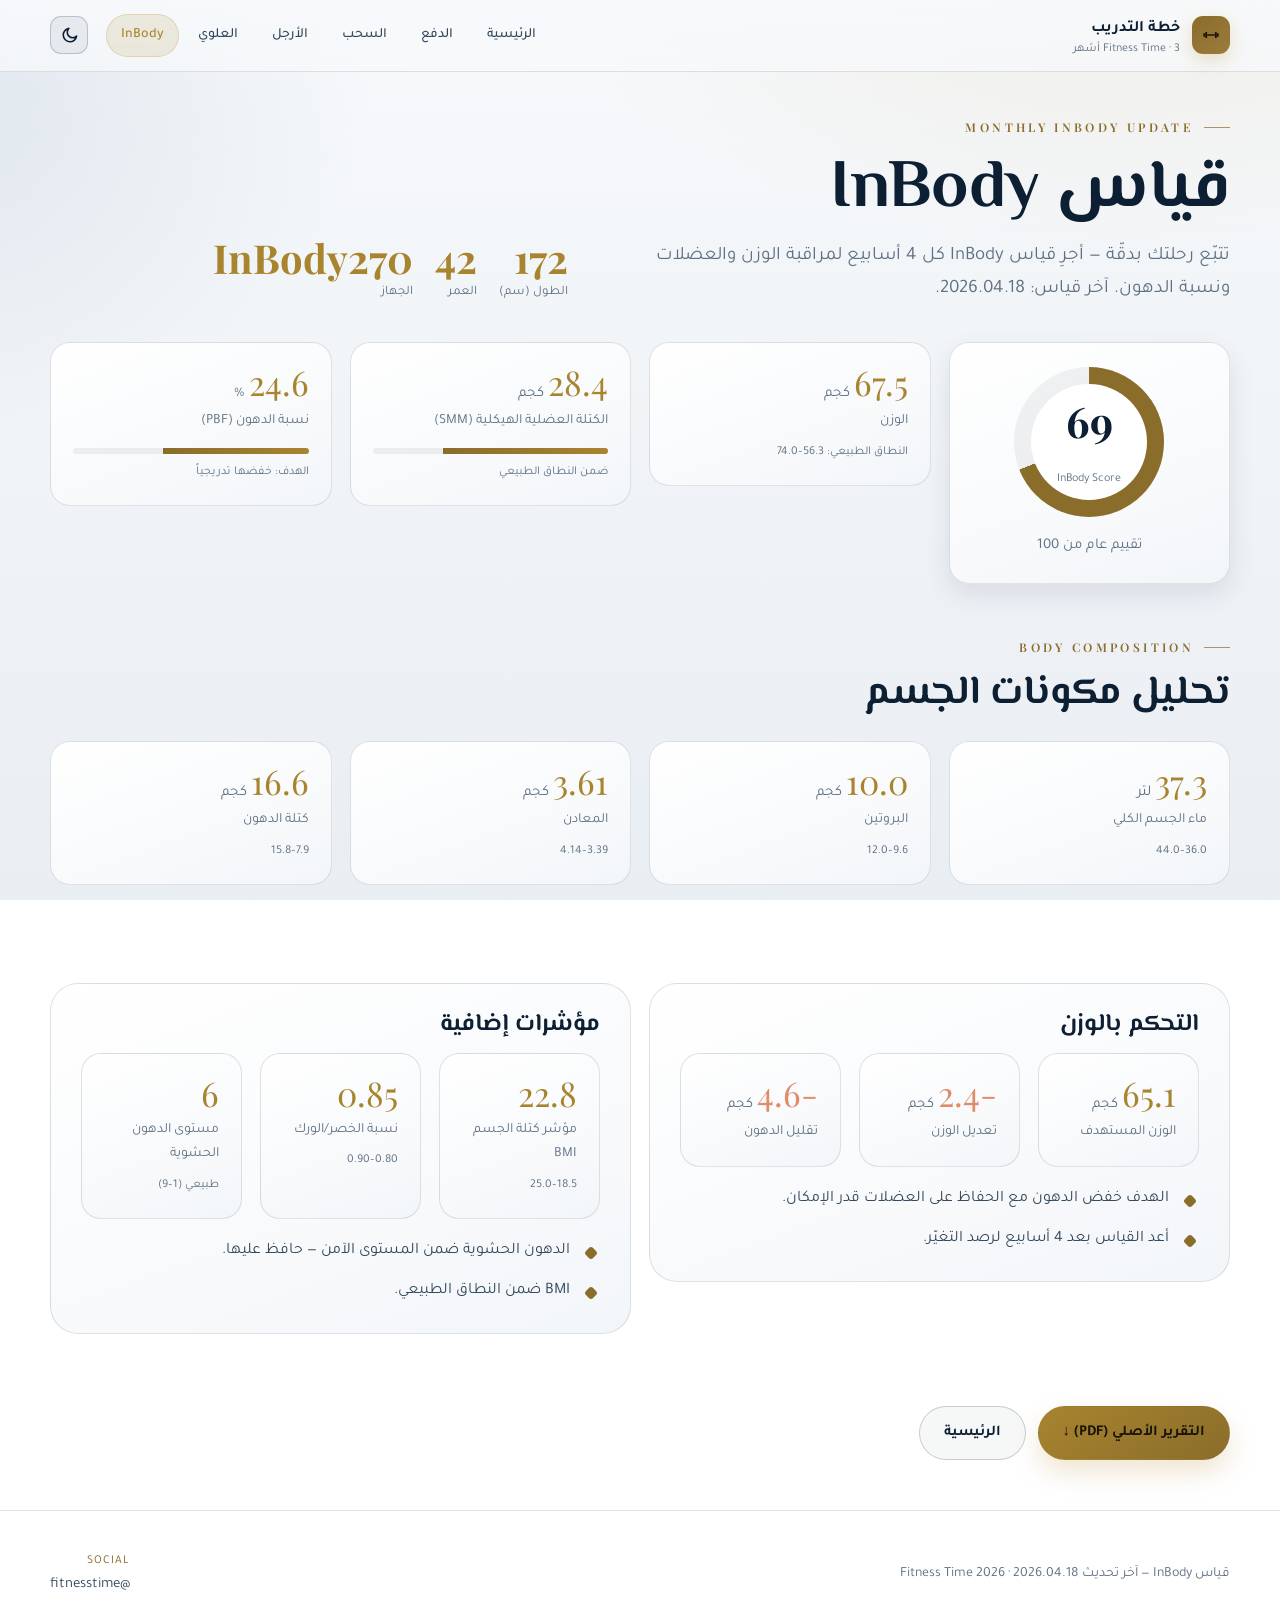
==== inbody.html @ ab3e82ea "Add exercise animation previews with local GIF/JPG assets - Integrated 16 exercises from hasaneyldrm" ====
<!DOCTYPE html>
<html lang="ar" dir="rtl">
<head>
  <meta charset="UTF-8">
  <meta name="viewport" content="width=device-width, initial-scale=1.0">
  <title>قياس InBody | خطة التدريب</title>
  <meta name="description" content="تقرير InBody: الوزن، الكتلة العضلية، نسبة الدهون، ونقاط القياس — مع متابعة شهرية.">
  <meta name="theme-color" content="#0b1a2b">
  <link rel="icon" href="assets/icon.svg" type="image/svg+xml">
  <link rel="manifest" href="manifest.webmanifest">
  <script>try{var t=JSON.parse(localStorage.getItem('theme'));if(t)document.documentElement.dataset.theme=t;}catch(e){}</script>
  <link rel="stylesheet" href="assets/styles.css">
</head>
<body data-day="inbody">
  <header class="nav">
    <div class="wrap nav-in">
      <a class="brand" href="index.html">
        <span class="mark"><svg width="22" height="22" viewBox="0 0 512 512" fill="currentColor"><rect x="78" y="216" width="40" height="80" rx="12"/><rect x="122" y="186" width="44" height="140" rx="14"/><rect x="346" y="186" width="44" height="140" rx="14"/><rect x="394" y="216" width="40" height="80" rx="12"/><rect x="166" y="240" width="180" height="32" rx="16"/></svg></span>
        <span>خطة التدريب<small>Fitness Time · 3 أشهر</small></span>
      </a>
      <nav class="nav-links">
        <a href="index.html">الرئيسية</a>
        <a href="push.html">الدفع</a>
        <a href="pull.html">السحب</a>
        <a href="legs.html">الأرجل</a>
        <a href="upper.html">العلوي</a>
        <a href="inbody.html">InBody</a>
      </nav>
      <button class="theme-toggle" id="themeToggle" type="button" aria-label="تبديل الوضع"></button>
    </div>
  </header>

  <main class="wrap">
    <section class="workout-head">
      <div data-reveal>
        <p class="eyebrow">Monthly InBody Update</p>
        <h1 class="display">قياس InBody</h1>
        <p class="lead">تتبّع رحلتك بدقّة — أجرِ قياس InBody كل 4 أسابيع لمراقبة الوزن والعضلات ونسبة الدهون. آخر قياس: 2026.04.18.</p>
      </div>
      <div class="kpis" data-reveal>
        <div class="kpi"><b>172</b><span>الطول (سم)</span></div>
        <div class="kpi"><b>42</b><span>العمر</span></div>
        <div class="kpi"><b>InBody270</b><span>الجهاز</span></div>
      </div>
    </section>

    <!-- top: score + key stats -->
    <section class="cards c4" style="margin-top:28px; align-items:start">
      <div class="card score-card" data-reveal>
        <div class="score-ring" style="--p:69"><div><b>69</b><span>InBody Score</span></div></div>
        <p style="margin-top:4px">تقييم عام من 100</p>
      </div>
      <div class="stat" data-reveal>
        <div class="v">67.5<small> كجم</small></div>
        <div class="k">الوزن</div>
        <div class="range">النطاق الطبيعي: 56.3–74.0</div>
      </div>
      <div class="stat" data-reveal>
        <div class="v">28.4<small> كجم</small></div>
        <div class="k">الكتلة العضلية الهيكلية (SMM)</div>
        <div class="bar"><i style="width:70%"></i></div>
        <div class="range">ضمن النطاق الطبيعي</div>
      </div>
      <div class="stat" data-reveal>
        <div class="v">24.6<small> %</small></div>
        <div class="k">نسبة الدهون (PBF)</div>
        <div class="bar"><i style="width:62%"></i></div>
        <div class="range">الهدف: خفضها تدريجياً</div>
      </div>
    </section>

    <!-- body composition -->
    <section class="section" style="padding-top:48px">
      <p class="eyebrow" data-reveal>Body Composition</p>
      <h2 class="section-title" data-reveal>تحليل مكونات الجسم</h2>
      <div class="cards c4" style="margin-top:24px">
        <div class="stat" data-reveal><div class="v">37.3<small> لتر</small></div><div class="k">ماء الجسم الكلي</div><div class="range">36.0–44.0</div></div>
        <div class="stat" data-reveal><div class="v">10.0<small> كجم</small></div><div class="k">البروتين</div><div class="range">9.6–12.0</div></div>
        <div class="stat" data-reveal><div class="v">3.61<small> كجم</small></div><div class="k">المعادن</div><div class="range">3.39–4.14</div></div>
        <div class="stat" data-reveal><div class="v">16.6<small> كجم</small></div><div class="k">كتلة الدهون</div><div class="range">7.9–15.8</div></div>
      </div>
    </section>

    <!-- weight control + indicators -->
    <section class="section" style="padding-top:8px">
      <div class="cards c2" style="align-items:start">
        <div class="panel" data-reveal>
          <h2>التحكم بالوزن</h2>
          <div class="cards c3" style="margin-top:6px">
            <div class="stat"><div class="v">65.1<small> كجم</small></div><div class="k">الوزن المستهدف</div></div>
            <div class="stat"><div class="v" style="color:#e08b6a">-2.4<small> كجم</small></div><div class="k">تعديل الوزن</div></div>
            <div class="stat"><div class="v" style="color:#e08b6a">-4.6<small> كجم</small></div><div class="k">تقليل الدهون</div></div>
          </div>
          <ul class="note-list" style="margin-top:18px">
            <li>الهدف خفض الدهون مع الحفاظ على العضلات قدر الإمكان.</li>
            <li>أعد القياس بعد 4 أسابيع لرصد التغيّر.</li>
          </ul>
        </div>
        <div class="panel" data-reveal>
          <h2>مؤشرات إضافية</h2>
          <div class="cards c3" style="margin-top:6px">
            <div class="stat"><div class="v">22.8</div><div class="k">مؤشر كتلة الجسم BMI</div><div class="range">18.5–25.0</div></div>
            <div class="stat"><div class="v">0.85</div><div class="k">نسبة الخصر/الورك</div><div class="range">0.80–0.90</div></div>
            <div class="stat"><div class="v">6</div><div class="k">مستوى الدهون الحشوية</div><div class="range">طبيعي (1–9)</div></div>
          </div>
          <ul class="note-list" style="margin-top:18px">
            <li>الدهون الحشوية ضمن المستوى الآمن — حافظ عليها.</li>
            <li>BMI ضمن النطاق الطبيعي.</li>
          </ul>
        </div>
      </div>
    </section>

    <div class="hero-cta" data-reveal style="margin-top:8px">
      <a class="btn btn-gold" href="Inbody.pdf" target="_blank" rel="noopener">التقرير الأصلي (PDF) ↓</a>
      <a class="btn btn-ghost" href="index.html">الرئيسية</a>
    </div>
  </main>

  <footer class="footer">
    <div class="wrap footer-grid">
      <div class="muted">قياس InBody — آخر تحديث 2026.04.18 · Fitness Time 2026</div>
      <div class="contact"><div><span>SOCIAL</span>@fitnesstime</div></div>
    </div>
  </footer>

  <script src="assets/app.js" defer></script>
</body>
</html>
---- assets/styles.css ----
/* ==========================================================================
   3-Month Training Plan — shared theme
   Dark navy editorial style, imitating the source presentation.
   ========================================================================== */

@import url('https://fonts.googleapis.com/css2?family=Playfair+Display:wght@500;600;700&family=El+Messiri:wght@500;600;700&family=Tajawal:wght@300;400;500;700&display=swap');

:root {
  /* surfaces */
  --navy-900: #08111d;
  --navy-850: #0b1a2b;
  --navy-800: #0f2336;
  --navy-700: #163049;
  --navy-600: #1e3d59;
  /* ink */
  --cream:    #f5f0e6;
  --text:     #c7d3de;
  --muted:    #8597a8;
  /* accent */
  --gold:      #c9a96a;
  --gold-2:    #e3c789;
  --gold-soft: rgba(201,169,106,.14);
  --ok:        #5fbf8f;
  --down:      #e08aa0;
  /* lines + fx */
  --line:    rgba(255,255,255,.08);
  --line-2:  rgba(255,255,255,.14);
  --shadow:  0 24px 60px rgba(0,0,0,.45);
  --shadow-sm: 0 10px 30px rgba(0,0,0,.30);
  --radius:  20px;
  --radius-lg: 28px;
  /* themed semantic tokens — these flip in light mode */
  --bg:
    radial-gradient(1100px 600px at 88% -8%, rgba(201,169,106,.10), transparent 55%),
    radial-gradient(900px 700px at -6% 10%, rgba(30,61,89,.55), transparent 50%),
    linear-gradient(180deg, var(--navy-850) 0%, var(--navy-900) 100%);
  --nav-bg: linear-gradient(180deg, rgba(8,17,29,.92), rgba(8,17,29,.66));
  --surface: linear-gradient(160deg, rgba(22,48,73,.55), rgba(12,26,43,.55));
  --fill:      rgba(255,255,255,.05);
  --fill-soft: rgba(255,255,255,.03);
  --frame-bg:
    radial-gradient(120% 90% at 70% 10%, rgba(201,169,106,.22), transparent 55%),
    linear-gradient(160deg, #14304a 0%, #0a1623 70%);
  --frame-dot: rgba(255,255,255,.05);
  --ring-inner: var(--navy-800);
  --timer-bg: rgba(11,26,43,.95);
  /* type */
  --serif: 'Playfair Display', 'El Messiri', serif;
  --ar-display: 'El Messiri', 'Playfair Display', serif;
  --ar-body: 'Tajawal', 'Segoe UI', Tahoma, sans-serif;
  --maxw: 1180px;

  /* ---- light palette literals (single source; mapped below) ---- */
  --l-cream: #0d1f33;            /* headings / ink */
  --l-text:  #33485c;
  --l-muted: #5f7184;
  --l-gold:    #8a6d2b;          /* deepened gold — legible on white */
  --l-gold-2:  #a8842f;          /* mid gold — emphasis text + button fills */
  --l-gold-soft: rgba(168,132,47,.14);
  --l-ok:   #2f9e6a;
  --l-down: #c14e69;
  --l-line:   rgba(13,31,51,.12);
  --l-line-2: rgba(13,31,51,.20);
  --l-shadow:    0 22px 50px rgba(20,40,70,.14);
  --l-shadow-sm: 0 10px 26px rgba(20,40,70,.10);
  --l-bg:
    radial-gradient(1100px 600px at 88% -8%, rgba(168,132,47,.10), transparent 55%),
    radial-gradient(900px 700px at -6% 10%, rgba(120,150,180,.18), transparent 50%),
    linear-gradient(180deg, #f7f9fb 0%, #e9eef3 100%);
  --l-nav-bg: linear-gradient(180deg, rgba(247,249,251,.92), rgba(247,249,251,.70));
  --l-surface: linear-gradient(160deg, #ffffff, #f3f6f9);
  --l-fill:      rgba(13,31,51,.06);
  --l-fill-soft: rgba(13,31,51,.035);
  --l-frame-bg:
    radial-gradient(120% 90% at 70% 10%, rgba(168,132,47,.18), transparent 55%),
    linear-gradient(160deg, #e7edf3 0%, #d7e0ea 70%);
  --l-frame-dot: rgba(13,31,51,.06);
  --l-ring-inner: #ffffff;
  --l-timer-bg: rgba(255,255,255,.96);
}

/* ---------- Light theme -----------------------------------------------------
   Maps the --l-* literals onto the live tokens. Applied two ways:
   1) explicit user choice  → :root[data-theme="light"]
   2) system preference     → @media, but only when the user hasn't forced dark
   ------------------------------------------------------------------------- */
:root[data-theme="light"] {
  --cream: var(--l-cream); --text: var(--l-text); --muted: var(--l-muted);
  --gold: var(--l-gold); --gold-2: var(--l-gold-2); --gold-soft: var(--l-gold-soft);
  --ok: var(--l-ok); --down: var(--l-down);
  --line: var(--l-line); --line-2: var(--l-line-2);
  --shadow: var(--l-shadow); --shadow-sm: var(--l-shadow-sm);
  --bg: var(--l-bg); --nav-bg: var(--l-nav-bg); --surface: var(--l-surface);
  --fill: var(--l-fill); --fill-soft: var(--l-fill-soft);
  --frame-bg: var(--l-frame-bg); --frame-dot: var(--l-frame-dot);
  --ring-inner: var(--l-ring-inner); --timer-bg: var(--l-timer-bg);
}
@media (prefers-color-scheme: light) {
  :root:not([data-theme="dark"]) {
    --cream: var(--l-cream); --text: var(--l-text); --muted: var(--l-muted);
    --gold: var(--l-gold); --gold-2: var(--l-gold-2); --gold-soft: var(--l-gold-soft);
    --ok: var(--l-ok); --down: var(--l-down);
    --line: var(--l-line); --line-2: var(--l-line-2);
    --shadow: var(--l-shadow); --shadow-sm: var(--l-shadow-sm);
    --bg: var(--l-bg); --nav-bg: var(--l-nav-bg); --surface: var(--l-surface);
    --fill: var(--l-fill); --fill-soft: var(--l-fill-soft);
    --frame-bg: var(--l-frame-bg); --frame-dot: var(--l-frame-dot);
    --ring-inner: var(--l-ring-inner); --timer-bg: var(--l-timer-bg);
  }
}

* { box-sizing: border-box; }
html { scroll-behavior: smooth; }

body {
  margin: 0;
  font-family: var(--ar-body);
  color: var(--text);
  background: var(--bg);
  background-attachment: fixed;
  min-height: 100vh;
  line-height: 1.75;
  -webkit-font-smoothing: antialiased;
  text-rendering: optimizeLegibility;
}

a { color: var(--gold-2); text-decoration: none; }
img { max-width: 100%; display: block; }

.wrap { width: min(var(--maxw), calc(100% - 36px)); margin-inline: auto; }

/* ---------- Top navigation ------------------------------------------------ */
.nav {
  position: sticky; top: 0; z-index: 40;
  backdrop-filter: blur(14px);
  background: var(--nav-bg);
  border-bottom: 1px solid var(--line);
}
.nav-in { display: flex; align-items: center; gap: 18px; padding: 14px 0; }
.brand { display: flex; align-items: center; gap: 12px; font-weight: 700; color: var(--cream); }
.brand .mark {
  width: 38px; height: 38px; border-radius: 11px; flex: none;
  display: grid; place-items: center;
  background: linear-gradient(145deg, var(--gold), #9c7b3c);
  color: #1a1407; box-shadow: 0 6px 18px rgba(201,169,106,.35);
}
.brand small { display: block; font-weight: 400; color: var(--muted); font-size: 12px; line-height: 1; }
.nav-links { display: flex; gap: 4px; margin-inline-start: auto; flex-wrap: wrap; }
.nav-links a {
  color: var(--text); padding: 8px 14px; border-radius: 999px;
  font-size: 14px; font-weight: 500; transition: .2s; border: 1px solid transparent;
}
.nav-links a:hover { background: var(--fill); color: var(--cream); }
.nav-links a.active { background: var(--gold-soft); color: var(--gold-2); border-color: rgba(201,169,106,.35); }

/* theme toggle (light / dark) */
.theme-toggle {
  width: 38px; height: 38px; flex: none; border-radius: 11px;
  display: grid; place-items: center; cursor: pointer; padding: 0;
  border: 1px solid var(--line-2); background: var(--fill); color: var(--cream);
  transition: border-color .2s, color .2s, transform .15s;
}
.theme-toggle:hover { border-color: var(--gold); color: var(--gold); transform: translateY(-1px); }
.theme-toggle svg { width: 19px; height: 19px; }

/* ---------- Shared section primitives ------------------------------------- */
.eyebrow {
  font-family: var(--serif); letter-spacing: .28em; text-transform: uppercase;
  color: var(--gold); font-size: 12px; font-weight: 600; margin: 0 0 14px;
  display: inline-flex; align-items: center; gap: 10px;
}
.eyebrow::before { content: ""; width: 26px; height: 1px; background: var(--gold); opacity: .7; }

.serif { font-family: var(--serif); }

h1, h2, h3 { color: var(--cream); margin: 0; line-height: 1.12; font-weight: 700; }
.display {
  font-family: var(--ar-display);
  font-size: clamp(34px, 6vw, 68px);
  letter-spacing: -.01em;
}
.section-title { font-family: var(--ar-display); font-size: clamp(26px, 3.4vw, 40px); }

.lead { color: var(--muted); font-size: clamp(16px, 1.6vw, 19px); margin: 12px 0 0; max-width: 60ch; }

.section { padding: 64px 0; }
.section + .section { padding-top: 8px; }

/* ---------- Hero / cover -------------------------------------------------- */
.hero { padding: 56px 0 40px; }
.hero-grid { display: grid; grid-template-columns: 1.05fr .95fr; gap: 34px; align-items: stretch; }
.hero-copy { display: flex; flex-direction: column; justify-content: center; }
.hero h1 { margin-bottom: 18px; }
.hero-tags { display: flex; flex-wrap: wrap; gap: 10px; margin-top: 26px; }
.tag {
  padding: 8px 16px; border-radius: 999px; border: 1px solid var(--line-2);
  background: var(--fill-soft); color: var(--text); font-size: 14px; font-weight: 500;
}
.hero-cta { display: flex; flex-wrap: wrap; gap: 12px; margin-top: 30px; }

/* decorative "photo" frame built from gradients + svg (offline-safe) */
.frame {
  position: relative; border-radius: var(--radius-lg); overflow: hidden;
  border: 1px solid var(--line-2);
  background: var(--frame-bg);
  box-shadow: var(--shadow);
  min-height: 340px; display: grid; place-items: center; isolation: isolate;
}
.frame::after {
  content: ""; position: absolute; inset: 0;
  background-image: radial-gradient(var(--frame-dot) 1px, transparent 1px);
  background-size: 22px 22px; opacity: .5; z-index: -1;
}
.frame .glyph { width: 58%; max-width: 320px; opacity: .9; filter: drop-shadow(0 12px 30px rgba(0,0,0,.5)); }
.frame .frame-cap {
  position: absolute; inset-inline: 18px; bottom: 16px; display: flex; justify-content: space-between;
  font-family: var(--serif); letter-spacing: .12em; font-size: 12px; color: var(--muted);
}

.btn {
  display: inline-flex; align-items: center; gap: 9px; padding: 13px 24px; border-radius: 999px;
  font-weight: 700; font-family: var(--ar-body); font-size: 15px; cursor: pointer; border: 1px solid transparent;
  transition: transform .15s, box-shadow .2s, background .2s; text-align: center;
}
.btn:hover { transform: translateY(-2px); }
.btn-gold { background: linear-gradient(145deg, var(--gold-2), var(--gold)); color: #1a1407; box-shadow: 0 12px 26px rgba(201,169,106,.30); }
.btn-ghost { background: var(--fill-soft); color: var(--cream); border-color: var(--line-2); }
.btn-ghost:hover { background: var(--fill); }

/* ---------- Generic cards ------------------------------------------------- */
.cards { display: grid; gap: 18px; }
.cards.c2 { grid-template-columns: repeat(2, 1fr); }
.cards.c3 { grid-template-columns: repeat(3, 1fr); }
.cards.c4 { grid-template-columns: repeat(4, 1fr); }

.card {
  background: var(--surface);
  border: 1px solid var(--line); border-radius: var(--radius); padding: 24px;
  box-shadow: var(--shadow-sm); transition: border-color .2s, transform .2s;
}
.card:hover { border-color: var(--line-2); transform: translateY(-3px); }
.card h3 { font-size: 20px; margin-bottom: 8px; color: var(--cream); }
.card p { margin: 0; color: var(--muted); font-size: 15px; }

/* day picker cards on home */
.day-card { display: block; position: relative; overflow: hidden; }
.day-card .num {
  font-family: var(--serif); font-size: 54px; color: rgba(201,169,106,.28);
  line-height: 1; font-weight: 700; margin-bottom: 6px;
}
.day-card .when { color: var(--gold); font-size: 13px; font-weight: 700; letter-spacing: .04em; }
.day-card .focus { display: flex; gap: 6px; flex-wrap: wrap; margin-top: 14px; }
.day-card .focus span { font-size: 12px; color: var(--text); background: var(--fill); padding: 4px 10px; border-radius: 8px; }
.day-card .go { margin-top: 16px; color: var(--gold-2); font-weight: 700; font-size: 14px; }

/* ---------- Exercise list (workout pages) -------------------------------- */
.workout-head { display: grid; grid-template-columns: 1.1fr .9fr; gap: 30px; align-items: end; padding: 40px 0 8px; }
.kpis { display: flex; gap: 22px; flex-wrap: wrap; }
.kpi { }
.kpi b { display: block; font-family: var(--serif); font-size: 40px; color: var(--gold-2); line-height: 1; }
.kpi span { color: var(--muted); font-size: 13px; }

.exlist { display: grid; gap: 16px; margin-top: 26px; }
.ex {
  display: grid; grid-template-columns: auto auto 1fr auto; gap: 20px; align-items: center;
  background: var(--surface);
  border: 1px solid var(--line); border-radius: var(--radius); padding: 20px 22px;
  transition: border-color .2s, background .2s;
}
.ex:hover { border-color: rgba(201,169,106,.3); }
.ex.done { border-color: rgba(95,191,143,.4); background: linear-gradient(160deg, rgba(95,191,143,.14), transparent 60%), var(--surface); }
.ex-num { font-family: var(--serif); font-size: 30px; font-weight: 700; color: var(--gold); width: 46px; text-align: center; }
/* explicit placement keeps the layout correct before JS injects .ex-preview */
.ex-body { grid-column: 3; }
.ex-side { grid-column: 4; }
.ex-body h3 { font-size: 21px; }
.ex-meta { display: flex; gap: 8px; flex-wrap: wrap; margin-top: 10px; }
.chip {
  font-size: 13px; color: var(--text); background: var(--fill);
  border: 1px solid var(--line); padding: 5px 11px; border-radius: 9px;
}
.chip b { color: var(--cream); font-weight: 700; }
.ex-links { display: flex; gap: 8px; flex-wrap: wrap; margin-top: 12px; }
.ex-link {
  display: inline-flex; align-items: center; gap: 7px; font-size: 13px; font-weight: 700;
  color: var(--gold-2); padding: 6px 12px; border: 1px solid rgba(201,169,106,.3);
  border-radius: 999px; transition: .2s;
}
.ex-link:hover { background: var(--gold-soft); }
.ex-side { display: flex; flex-direction: column; align-items: center; gap: 10px; }
.sets { display: flex; gap: 6px; }
.set-dot {
  width: 30px; height: 30px; border-radius: 9px; border: 1px solid var(--line-2);
  background: var(--fill-soft); color: var(--muted); font-size: 13px; font-weight: 700;
  display: grid; place-items: center; cursor: pointer; transition: .15s; user-select: none;
}
.set-dot:hover { border-color: var(--gold); color: var(--cream); }
.set-dot.on { background: linear-gradient(145deg, var(--gold-2), var(--gold)); color: #1a1407; border-color: transparent; }
.ex-side small { color: var(--muted); font-size: 11px; }

/* ---------- Exercise animation preview ---------------------------------- */
.ex-preview {
  grid-column: 2; align-self: center;
  width: 96px; height: 96px; flex: none;
  border-radius: 14px; overflow: hidden;
  border: 1px solid var(--line);
  background: var(--fill);
  position: relative;
}
.ex-preview-img {
  width: 100%; height: 100%; object-fit: cover; display: block;
  opacity: 0; transition: opacity .35s;
}
.ex-preview-img.loaded  { opacity: 1; }
.ex-preview-img.hidden  { display: none; }
.ex-preview-skeleton {
  position: absolute; inset: 0;
  background: linear-gradient(90deg, var(--fill) 0%, var(--fill-soft) 45%, var(--fill) 90%);
  background-size: 200% 100%;
  animation: ex-shimmer 1.6s ease-in-out infinite;
}
.ex-preview-skeleton.hidden { display: none; }
@keyframes ex-shimmer {
  0%   { background-position: 200% 0; }
  100% { background-position: -200% 0; }
}
.ex-preview-fallback {
  position: absolute; inset: 0;
  display: none; flex-direction: column; align-items: center; justify-content: center;
  gap: 5px; color: var(--muted); font-size: 10px;
  font-family: var(--ar-body); text-align: center; padding: 4px; line-height: 1.3;
}
.ex-preview-fallback svg { width: 28px; height: 28px; opacity: .35; }
.ex-preview-fallback.visible { display: flex; }
@media (prefers-reduced-motion: reduce) {
  .ex-preview-skeleton { animation: none; }
  .ex-preview-img { transition: none; }
}

/* per-exercise weight log (progress tracing) */
.ex-weight { display: flex; align-items: center; gap: 12px; flex-wrap: wrap; margin-top: 14px; }
.w-field {
  display: inline-flex; align-items: center; gap: 6px;
  background: var(--fill); border: 1px solid var(--line-2); border-radius: 11px; padding: 4px 12px;
  transition: border-color .2s;
}
.w-field:focus-within { border-color: var(--gold); }
.w-input {
  width: 60px; border: none; background: transparent; color: var(--cream);
  font-family: var(--serif); font-size: 21px; font-weight: 700; text-align: center;
  -moz-appearance: textfield; appearance: textfield;
}
.w-input::-webkit-outer-spin-button, .w-input::-webkit-inner-spin-button { -webkit-appearance: none; margin: 0; }
.w-input:focus { outline: none; }
.w-input::placeholder { color: var(--muted); opacity: .6; }
.w-unit { color: var(--muted); font-size: 13px; font-weight: 700; }
.w-stat { font-size: 12.5px; color: var(--muted); white-space: nowrap; }
.w-stat b { color: var(--text); font-weight: 700; }
.w-delta { font-size: 12.5px; font-weight: 700; white-space: nowrap; }
.w-delta.up { color: var(--ok); }
.w-delta.down { color: var(--down); }

/* progress bar */
.progress-wrap { display: flex; align-items: center; gap: 14px; margin: 22px 0 4px; }
.progress { flex: 1; height: 10px; border-radius: 999px; background: var(--fill); overflow: hidden; border: 1px solid var(--line); }
.progress > i { display: block; height: 100%; width: 0; background: linear-gradient(90deg, var(--gold), var(--gold-2)); transition: width .35s ease; }
.progress-label { font-size: 14px; color: var(--muted); white-space: nowrap; }
.progress-label b { color: var(--gold-2); }

/* notes panel */
.panel {
  background: var(--surface);
  border: 1px solid var(--line); border-radius: var(--radius-lg); padding: 28px 30px; margin-top: 26px;
}
.panel h2 { font-family: var(--ar-display); font-size: 24px; margin-bottom: 14px; }
.note-list { margin: 0; padding-inline-start: 4px; list-style: none; display: grid; gap: 12px; }
.note-list li { position: relative; padding-inline-start: 26px; color: var(--text); }
.note-list li::before {
  content: ""; position: absolute; inset-inline-start: 0; top: 11px; width: 10px; height: 10px;
  border-radius: 3px; background: var(--gold); transform: rotate(45deg);
}

/* ---------- InBody stats -------------------------------------------------- */
.score-card { text-align: center; display: grid; place-items: center; gap: 6px; }
.score-ring {
  --p: 69; width: 150px; height: 150px; border-radius: 50%;
  background: conic-gradient(var(--gold) calc(var(--p) * 1%), var(--fill) 0);
  display: grid; place-items: center; margin-bottom: 6px;
}
.score-ring > div { width: 116px; height: 116px; border-radius: 50%; background: var(--ring-inner); display: grid; place-items: center; line-height: 1; }
.score-ring b { font-family: var(--serif); font-size: 42px; color: var(--cream); }
.score-ring span { font-size: 12px; color: var(--muted); }

.stat {
  background: var(--surface);
  border: 1px solid var(--line); border-radius: var(--radius); padding: 22px;
}
.stat .v { font-family: var(--serif); font-size: 34px; color: var(--gold-2); line-height: 1; }
.stat .v small { font-size: 15px; color: var(--muted); font-family: var(--ar-body); }
.stat .k { color: var(--muted); font-size: 14px; margin-top: 8px; }
.stat .bar { height: 6px; border-radius: 999px; background: var(--fill); margin-top: 14px; overflow: hidden; }
.stat .bar > i { display: block; height: 100%; background: linear-gradient(90deg, var(--gold), var(--gold-2)); }
.stat .range { font-size: 12px; color: var(--muted); margin-top: 8px; }

/* ---------- Rest timer (floating) ---------------------------------------- */
.timer {
  position: fixed; inset-inline-end: 22px; bottom: 22px; z-index: 60;
  width: 230px; background: var(--timer-bg); backdrop-filter: blur(12px);
  border: 1px solid var(--line-2); border-radius: 18px; box-shadow: var(--shadow);
  padding: 16px; transform: translateY(140%); transition: transform .35s cubic-bezier(.2,.8,.2,1);
}
.timer.open { transform: translateY(0); }
.timer .t-head { display: flex; justify-content: space-between; align-items: center; color: var(--muted); font-size: 12px; }
.timer .t-time { font-family: var(--serif); font-size: 46px; text-align: center; color: var(--cream); margin: 4px 0 10px; letter-spacing: .02em; }
.timer .t-time.warn { color: var(--gold-2); }
.timer .t-row { display: flex; gap: 8px; }
.timer .t-row button { flex: 1; padding: 9px; border-radius: 11px; border: 1px solid var(--line-2); background: var(--fill); color: var(--cream); cursor: pointer; font-weight: 700; font-size: 13px; }
.timer .t-row button:hover { background: var(--fill-soft); border-color: var(--gold); }
.timer .t-presets { display: flex; gap: 6px; margin-top: 8px; }
.timer .t-presets button { flex: 1; padding: 7px 0; font-size: 12px; border-radius: 9px; border: 1px solid var(--line); background: transparent; color: var(--muted); cursor: pointer; }
.timer .t-presets button:hover { color: var(--cream); border-color: var(--gold); }
.timer .t-close { background: none; border: none; color: var(--muted); cursor: pointer; font-size: 18px; line-height: 1; }

.timer-fab {
  position: fixed; inset-inline-end: 22px; bottom: 22px; z-index: 55;
  width: 56px; height: 56px; border-radius: 50%; border: none; cursor: pointer;
  background: linear-gradient(145deg, var(--gold-2), var(--gold)); color: #1a1407;
  box-shadow: 0 14px 30px rgba(201,169,106,.4); display: grid; place-items: center;
  transition: transform .15s;
}
.timer-fab:hover { transform: scale(1.06); }

/* ---------- Footer -------------------------------------------------------- */
.footer { border-top: 1px solid var(--line); margin-top: 50px; padding: 40px 0; }
.footer-grid { display: flex; justify-content: space-between; gap: 24px; flex-wrap: wrap; align-items: center; }
.footer .muted { color: var(--muted); font-size: 14px; }
.footer .contact { display: flex; gap: 20px; flex-wrap: wrap; }
.footer .contact div span { display: block; color: var(--gold); font-size: 12px; letter-spacing: .08em; }
.footer .contact div { color: var(--text); font-size: 15px; }

/* ---------- Reveal on scroll --------------------------------------------- */
[data-reveal] { opacity: 0; transform: translateY(18px); transition: opacity .6s, transform .6s; }
[data-reveal].in { opacity: 1; transform: none; }

/* ---------- Responsive ---------------------------------------------------- */
@media (max-width: 920px) {
  .hero-grid, .workout-head { grid-template-columns: 1fr; }
  .cards.c4 { grid-template-columns: repeat(2, 1fr); }
  .cards.c3 { grid-template-columns: 1fr; }
}
@media (max-width: 620px) {
  .nav-links { display: none; }
  .theme-toggle { margin-inline-start: auto; }
  .cards.c2, .cards.c4 { grid-template-columns: 1fr; }
  .ex { grid-template-columns: auto auto 1fr; }
  .ex-body { grid-column: 3; }
  .ex-side { grid-column: 1 / -1; flex-direction: row; justify-content: space-between; border-top: 1px solid var(--line); padding-top: 14px; margin-top: 4px; }
  .ex-preview { width: 64px; height: 64px; }
  .section { padding: 44px 0; }
}

/* ---------- Print --------------------------------------------------------- */
@media print {
  body { background: #fff; color: #111; }
  .nav, .timer, .timer-fab, .hero-cta, [data-reveal] { opacity: 1 !important; transform: none !important; }
  .timer, .timer-fab, .theme-toggle, .ex-preview { display: none !important; }
  .ex { grid-template-columns: auto 1fr auto; }
  .ex-body { grid-column: 2; }
  .ex-side { grid-column: 3; }
  .card, .ex, .panel, .stat, .w-field { box-shadow: none; border-color: #ccc; background: #fff; }
  h1,h2,h3,.display,.kpi b,.ex-num,.w-input,.w-stat b { color: #111; }
}
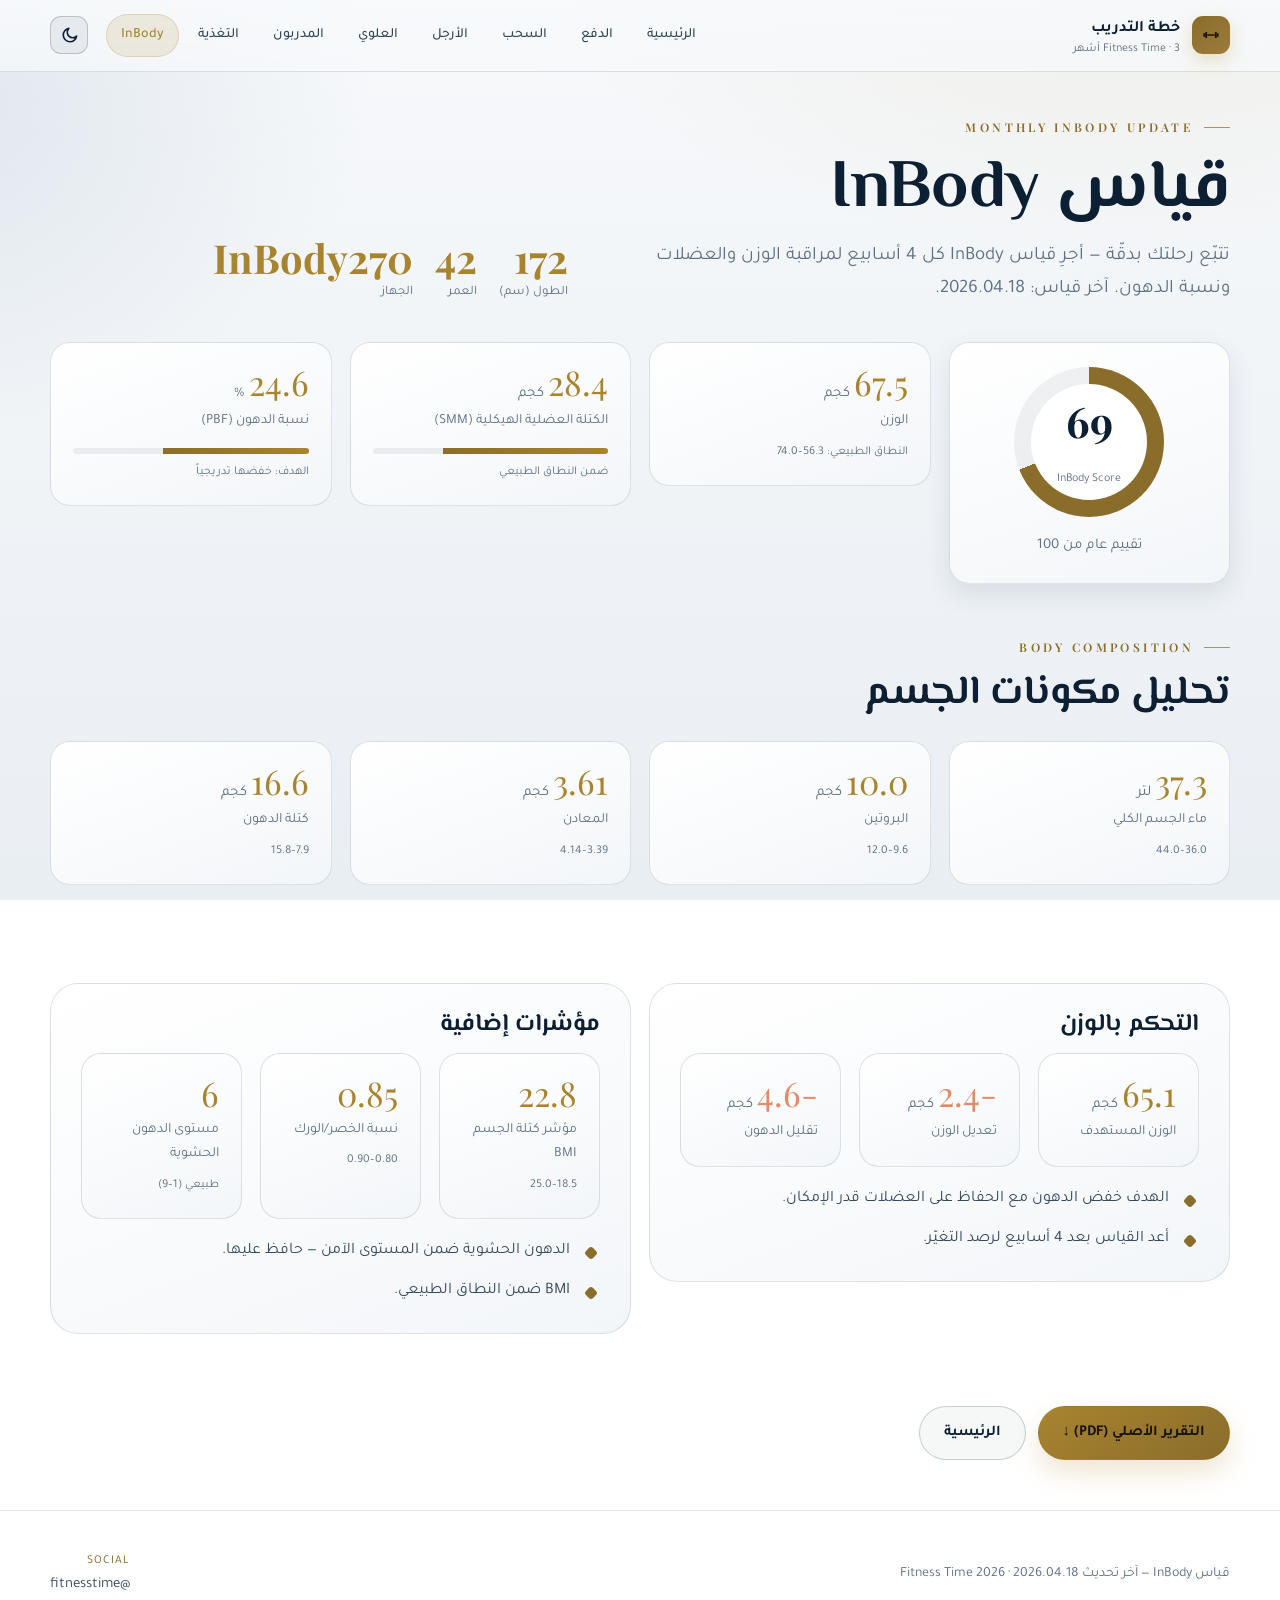
==== commit 11c659ac: "Add instructors + nutrition pages, more exercises, photo-driven design - Redesign home hero with rea" ====
--- a/inbody.html
+++ b/inbody.html
@@ -24,6 +24,8 @@
         <a href="pull.html">السحب</a>
         <a href="legs.html">الأرجل</a>
         <a href="upper.html">العلوي</a>
+        <a href="instructors.html">المدربون</a>
+        <a href="nutrition.html">التغذية</a>
         <a href="inbody.html">InBody</a>
       </nav>
       <button class="theme-toggle" id="themeToggle" type="button" aria-label="تبديل الوضع"></button>
--- a/assets/styles.css
+++ b/assets/styles.css
@@ -215,7 +215,16 @@
 .frame .frame-cap {
   position: absolute; inset-inline: 18px; bottom: 16px; display: flex; justify-content: space-between;
   font-family: var(--serif); letter-spacing: .12em; font-size: 12px; color: var(--muted);
-}
+  z-index: 2;
+}
+/* real-photo hero frame (screenshot style) */
+.photo-frame { padding: 0; }
+.photo-frame img { width: 100%; height: 100%; min-height: 340px; object-fit: cover; }
+.photo-frame::before {
+  content: ""; position: absolute; inset: 0; z-index: 1; pointer-events: none;
+  background: linear-gradient(180deg, rgba(8,17,29,0) 45%, rgba(8,17,29,.78) 100%);
+}
+.photo-frame .frame-cap span { color: var(--cream); text-shadow: 0 2px 12px rgba(0,0,0,.6); }
 
 .btn {
   display: inline-flex; align-items: center; gap: 9px; padding: 13px 24px; border-radius: 999px;
@@ -442,8 +451,96 @@
 [data-reveal] { opacity: 0; transform: translateY(18px); transition: opacity .6s, transform .6s; }
 [data-reveal].in { opacity: 1; transform: none; }
 
+/* ---------- Feature cards (home → instructors / nutrition) --------------- */
+.feature {
+  display: block; border-radius: var(--radius-lg); overflow: hidden;
+  border: 1px solid var(--line); background: var(--surface);
+  box-shadow: var(--shadow-sm); transition: border-color .2s, transform .2s;
+}
+.feature:hover { border-color: rgba(201,169,106,.4); transform: translateY(-3px); }
+.feature-img { position: relative; aspect-ratio: 16 / 9; overflow: hidden; }
+.feature-img img { width: 100%; height: 100%; object-fit: cover; transition: transform .5s ease; }
+.feature:hover .feature-img img { transform: scale(1.05); }
+.feature-img::after {
+  content: ""; position: absolute; inset: 0;
+  background: linear-gradient(180deg, rgba(8,17,29,0) 50%, rgba(8,17,29,.55) 100%);
+}
+.feature-body { padding: 22px 24px 26px; }
+.feature-body h3 { font-family: var(--ar-display); font-size: 24px; margin: 4px 0 8px; }
+.feature-body p { margin: 0; color: var(--muted); font-size: 15px; }
+.feature-body .go { display: inline-block; margin-top: 14px; color: var(--gold-2); font-weight: 700; font-size: 14px; }
+
+/* ---------- Instructors / coaches ---------------------------------------- */
+.coach-grid { display: grid; grid-template-columns: repeat(2, 1fr); gap: 20px; margin-top: 28px; }
+.coach {
+  display: flex; flex-direction: column; overflow: hidden;
+  border: 1px solid var(--line); border-radius: var(--radius-lg);
+  background: var(--surface); box-shadow: var(--shadow-sm);
+  transition: border-color .2s, transform .2s;
+}
+.coach:hover { border-color: rgba(201,169,106,.4); transform: translateY(-3px); }
+.coach-photo { position: relative; aspect-ratio: 5 / 4; overflow: hidden; }
+.coach-photo img { width: 100%; height: 100%; object-fit: cover; transition: transform .5s ease; }
+.coach:hover .coach-photo img { transform: scale(1.05); }
+.coach-photo::after {
+  content: ""; position: absolute; inset: 0;
+  background: linear-gradient(180deg, rgba(8,17,29,0) 55%, rgba(8,17,29,.7) 100%);
+}
+.coach-tag {
+  position: absolute; inset-block-start: 14px; inset-inline-start: 14px; z-index: 2;
+  font-size: 12px; font-weight: 700; color: #1a1407; padding: 5px 12px; border-radius: 999px;
+  background: linear-gradient(145deg, var(--gold-2), var(--gold)); box-shadow: 0 6px 16px rgba(201,169,106,.35);
+}
+.coach-body { padding: 20px 22px 24px; }
+.coach-body h3 { font-size: 22px; }
+.coach-role { color: var(--gold); font-weight: 700; font-size: 13.5px; margin: 6px 0 10px; }
+.coach-body p { margin: 0; color: var(--muted); font-size: 14.5px; }
+.coach-stats { display: flex; gap: 16px; flex-wrap: wrap; margin-top: 16px; padding-top: 14px; border-top: 1px solid var(--line); }
+.coach-stats span { font-size: 12.5px; color: var(--muted); }
+.coach-stats b { display: block; font-family: var(--serif); font-size: 19px; color: var(--gold-2); line-height: 1.1; }
+
+/* ---------- Nutrition / meals -------------------------------------------- */
+.meal-grid { display: grid; grid-template-columns: repeat(3, 1fr); gap: 20px; margin-top: 28px; }
+.meal {
+  display: flex; flex-direction: column; overflow: hidden;
+  border: 1px solid var(--line); border-radius: var(--radius); background: var(--surface);
+  box-shadow: var(--shadow-sm); transition: border-color .2s, transform .2s;
+}
+.meal:hover { border-color: rgba(201,169,106,.4); transform: translateY(-3px); }
+.meal-img { position: relative; aspect-ratio: 4 / 3; overflow: hidden; }
+.meal-img img { width: 100%; height: 100%; object-fit: cover; transition: transform .5s ease; }
+.meal:hover .meal-img img { transform: scale(1.05); }
+.meal-kcal {
+  position: absolute; inset-block-start: 12px; inset-inline-end: 12px; z-index: 2;
+  font-size: 12px; font-weight: 700; color: var(--cream);
+  background: rgba(8,17,29,.7); backdrop-filter: blur(6px);
+  padding: 5px 11px; border-radius: 999px; border: 1px solid var(--line-2);
+}
+.meal-body { padding: 18px 20px 20px; flex: 1; display: flex; flex-direction: column; }
+.meal-body h3 { font-size: 19px; }
+.meal-body p { margin: 8px 0 0; color: var(--muted); font-size: 14px; flex: 1; }
+.macros { display: flex; gap: 8px; margin-top: 16px; }
+.macro {
+  flex: 1; text-align: center; font-size: 11.5px; color: var(--muted);
+  padding: 8px 4px; border-radius: 11px; border: 1px solid var(--line); background: var(--fill-soft);
+}
+.macro b { display: block; font-family: var(--serif); font-size: 17px; color: var(--cream); line-height: 1.15; margin-bottom: 2px; }
+.macro.p b { color: #6fd3a3; }
+.macro.c b { color: var(--gold-2); }
+.macro.f b { color: #e0a878; }
+
+/* daily plan split panel */
+.diet-plan { display: grid; grid-template-columns: 1.3fr .7fr; gap: 28px; align-items: center; }
+.diet-copy h2 { font-family: var(--ar-display); font-size: 24px; margin-bottom: 14px; }
+.diet-photo { border-radius: var(--radius); overflow: hidden; aspect-ratio: 1 / 1; border: 1px solid var(--line-2); }
+.diet-photo img { width: 100%; height: 100%; object-fit: cover; }
+
 /* ---------- Responsive ---------------------------------------------------- */
 @media (max-width: 920px) {
+  .coach-grid { grid-template-columns: 1fr; }
+  .meal-grid { grid-template-columns: repeat(2, 1fr); }
+  .diet-plan { grid-template-columns: 1fr; }
+  .diet-photo { aspect-ratio: 16 / 9; }
   .hero-grid, .workout-head { grid-template-columns: 1fr; }
   .cards.c4 { grid-template-columns: repeat(2, 1fr); }
   .cards.c3 { grid-template-columns: 1fr; }
@@ -452,6 +549,7 @@
   .nav-links { display: none; }
   .theme-toggle { margin-inline-start: auto; }
   .cards.c2, .cards.c4 { grid-template-columns: 1fr; }
+  .meal-grid { grid-template-columns: 1fr; }
   .ex { grid-template-columns: auto auto 1fr; }
   .ex-body { grid-column: 3; }
   .ex-side { grid-column: 1 / -1; flex-direction: row; justify-content: space-between; border-top: 1px solid var(--line); padding-top: 14px; margin-top: 4px; }
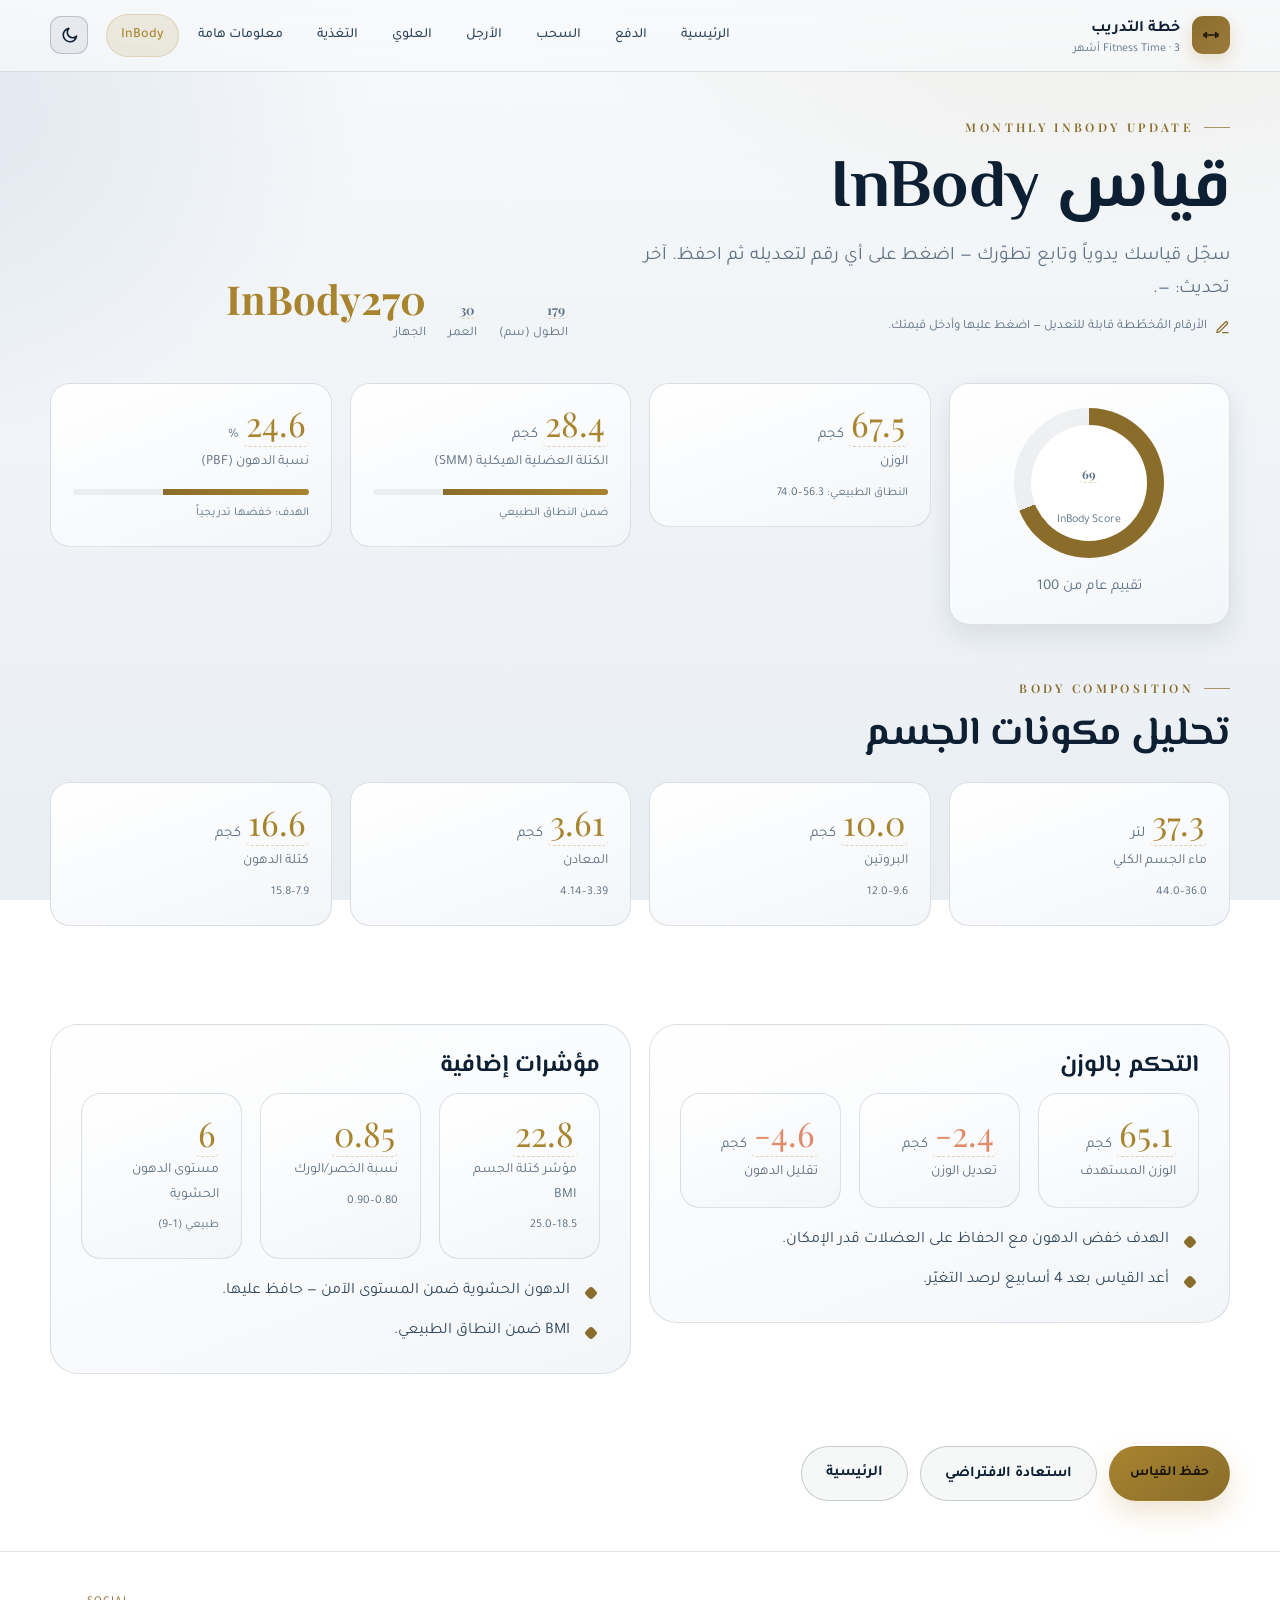
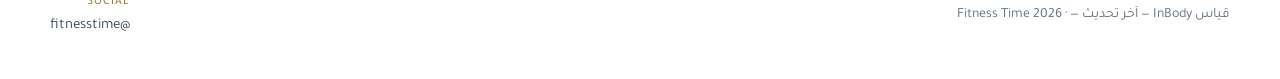
==== commit 08c5e042: "Replace instructors page with "Important Info" + manual InBody entry - Remove instructors.html; add " ====
--- a/inbody.html
+++ b/inbody.html
@@ -4,7 +4,7 @@
   <meta charset="UTF-8">
   <meta name="viewport" content="width=device-width, initial-scale=1.0">
   <title>قياس InBody | خطة التدريب</title>
-  <meta name="description" content="تقرير InBody: الوزن، الكتلة العضلية، نسبة الدهون، ونقاط القياس — مع متابعة شهرية.">
+  <meta name="description" content="تقرير InBody: الوزن، الكتلة العضلية، نسبة الدهون، ونقاط القياس — إدخال يدوي ومتابعة شهرية.">
   <meta name="theme-color" content="#0b1a2b">
   <link rel="icon" href="assets/icon.svg" type="image/svg+xml">
   <link rel="manifest" href="manifest.webmanifest">
@@ -24,8 +24,8 @@
         <a href="pull.html">السحب</a>
         <a href="legs.html">الأرجل</a>
         <a href="upper.html">العلوي</a>
-        <a href="instructors.html">المدربون</a>
         <a href="nutrition.html">التغذية</a>
+        <a href="info.html">معلومات هامة</a>
         <a href="inbody.html">InBody</a>
       </nav>
       <button class="theme-toggle" id="themeToggle" type="button" aria-label="تبديل الوضع"></button>
@@ -37,11 +37,15 @@
       <div data-reveal>
         <p class="eyebrow">Monthly InBody Update</p>
         <h1 class="display">قياس InBody</h1>
-        <p class="lead">تتبّع رحلتك بدقّة — أجرِ قياس InBody كل 4 أسابيع لمراقبة الوزن والعضلات ونسبة الدهون. آخر قياس: 2026.04.18.</p>
+        <p class="lead">سجّل قياسك يدوياً وتابع تطوّرك — اضغط على أي رقم لتعديله ثم احفظ. آخر تحديث: <span data-ib-date>—</span>.</p>
+        <div class="ib-hint">
+          <svg viewBox="0 0 24 24" fill="none" stroke="currentColor" stroke-width="2" stroke-linecap="round" stroke-linejoin="round"><path d="M12 20h9M16.5 3.5a2.1 2.1 0 0 1 3 3L7 19l-4 1 1-4 12.5-12.5z"/></svg>
+          الأرقام المُخطّطة قابلة للتعديل — اضغط عليها وأدخل قيمتك.
+        </div>
       </div>
       <div class="kpis" data-reveal>
-        <div class="kpi"><b>172</b><span>الطول (سم)</span></div>
-        <div class="kpi"><b>42</b><span>العمر</span></div>
+        <div class="kpi"><b><span class="ib" data-ib="height" contenteditable="true" inputmode="decimal">179</span></b><span>الطول (سم)</span></div>
+        <div class="kpi"><b><span class="ib" data-ib="age" contenteditable="true" inputmode="numeric">30</span></b><span>العمر</span></div>
         <div class="kpi"><b>InBody270</b><span>الجهاز</span></div>
       </div>
     </section>
@@ -49,22 +53,22 @@
     <!-- top: score + key stats -->
     <section class="cards c4" style="margin-top:28px; align-items:start">
       <div class="card score-card" data-reveal>
-        <div class="score-ring" style="--p:69"><div><b>69</b><span>InBody Score</span></div></div>
+        <div class="score-ring" style="--p:69"><div><b><span class="ib" data-ib="score" contenteditable="true" inputmode="numeric">69</span></b><span>InBody Score</span></div></div>
         <p style="margin-top:4px">تقييم عام من 100</p>
       </div>
       <div class="stat" data-reveal>
-        <div class="v">67.5<small> كجم</small></div>
+        <div class="v"><span class="ib" data-ib="weight" contenteditable="true" inputmode="decimal">67.5</span><small> كجم</small></div>
         <div class="k">الوزن</div>
         <div class="range">النطاق الطبيعي: 56.3–74.0</div>
       </div>
       <div class="stat" data-reveal>
-        <div class="v">28.4<small> كجم</small></div>
+        <div class="v"><span class="ib" data-ib="smm" contenteditable="true" inputmode="decimal">28.4</span><small> كجم</small></div>
         <div class="k">الكتلة العضلية الهيكلية (SMM)</div>
         <div class="bar"><i style="width:70%"></i></div>
         <div class="range">ضمن النطاق الطبيعي</div>
       </div>
       <div class="stat" data-reveal>
-        <div class="v">24.6<small> %</small></div>
+        <div class="v"><span class="ib" data-ib="pbf" contenteditable="true" inputmode="decimal">24.6</span><small> %</small></div>
         <div class="k">نسبة الدهون (PBF)</div>
         <div class="bar"><i style="width:62%"></i></div>
         <div class="range">الهدف: خفضها تدريجياً</div>
@@ -76,10 +80,10 @@
       <p class="eyebrow" data-reveal>Body Composition</p>
       <h2 class="section-title" data-reveal>تحليل مكونات الجسم</h2>
       <div class="cards c4" style="margin-top:24px">
-        <div class="stat" data-reveal><div class="v">37.3<small> لتر</small></div><div class="k">ماء الجسم الكلي</div><div class="range">36.0–44.0</div></div>
-        <div class="stat" data-reveal><div class="v">10.0<small> كجم</small></div><div class="k">البروتين</div><div class="range">9.6–12.0</div></div>
-        <div class="stat" data-reveal><div class="v">3.61<small> كجم</small></div><div class="k">المعادن</div><div class="range">3.39–4.14</div></div>
-        <div class="stat" data-reveal><div class="v">16.6<small> كجم</small></div><div class="k">كتلة الدهون</div><div class="range">7.9–15.8</div></div>
+        <div class="stat" data-reveal><div class="v"><span class="ib" data-ib="tbw" contenteditable="true" inputmode="decimal">37.3</span><small> لتر</small></div><div class="k">ماء الجسم الكلي</div><div class="range">36.0–44.0</div></div>
+        <div class="stat" data-reveal><div class="v"><span class="ib" data-ib="protein" contenteditable="true" inputmode="decimal">10.0</span><small> كجم</small></div><div class="k">البروتين</div><div class="range">9.6–12.0</div></div>
+        <div class="stat" data-reveal><div class="v"><span class="ib" data-ib="mineral" contenteditable="true" inputmode="decimal">3.61</span><small> كجم</small></div><div class="k">المعادن</div><div class="range">3.39–4.14</div></div>
+        <div class="stat" data-reveal><div class="v"><span class="ib" data-ib="fatmass" contenteditable="true" inputmode="decimal">16.6</span><small> كجم</small></div><div class="k">كتلة الدهون</div><div class="range">7.9–15.8</div></div>
       </div>
     </section>
 
@@ -89,9 +93,9 @@
         <div class="panel" data-reveal>
           <h2>التحكم بالوزن</h2>
           <div class="cards c3" style="margin-top:6px">
-            <div class="stat"><div class="v">65.1<small> كجم</small></div><div class="k">الوزن المستهدف</div></div>
-            <div class="stat"><div class="v" style="color:#e08b6a">-2.4<small> كجم</small></div><div class="k">تعديل الوزن</div></div>
-            <div class="stat"><div class="v" style="color:#e08b6a">-4.6<small> كجم</small></div><div class="k">تقليل الدهون</div></div>
+            <div class="stat"><div class="v"><span class="ib" data-ib="target" contenteditable="true" inputmode="decimal">65.1</span><small> كجم</small></div><div class="k">الوزن المستهدف</div></div>
+            <div class="stat"><div class="v" style="color:#e08b6a"><span class="ib" data-ib="adjust" contenteditable="true" inputmode="decimal">-2.4</span><small> كجم</small></div><div class="k">تعديل الوزن</div></div>
+            <div class="stat"><div class="v" style="color:#e08b6a"><span class="ib" data-ib="fatreduce" contenteditable="true" inputmode="decimal">-4.6</span><small> كجم</small></div><div class="k">تقليل الدهون</div></div>
           </div>
           <ul class="note-list" style="margin-top:18px">
             <li>الهدف خفض الدهون مع الحفاظ على العضلات قدر الإمكان.</li>
@@ -101,9 +105,9 @@
         <div class="panel" data-reveal>
           <h2>مؤشرات إضافية</h2>
           <div class="cards c3" style="margin-top:6px">
-            <div class="stat"><div class="v">22.8</div><div class="k">مؤشر كتلة الجسم BMI</div><div class="range">18.5–25.0</div></div>
-            <div class="stat"><div class="v">0.85</div><div class="k">نسبة الخصر/الورك</div><div class="range">0.80–0.90</div></div>
-            <div class="stat"><div class="v">6</div><div class="k">مستوى الدهون الحشوية</div><div class="range">طبيعي (1–9)</div></div>
+            <div class="stat"><div class="v"><span class="ib" data-ib="bmi" contenteditable="true" inputmode="decimal">22.8</span></div><div class="k">مؤشر كتلة الجسم BMI</div><div class="range">18.5–25.0</div></div>
+            <div class="stat"><div class="v"><span class="ib" data-ib="whr" contenteditable="true" inputmode="decimal">0.85</span></div><div class="k">نسبة الخصر/الورك</div><div class="range">0.80–0.90</div></div>
+            <div class="stat"><div class="v"><span class="ib" data-ib="vfl" contenteditable="true" inputmode="numeric">6</span></div><div class="k">مستوى الدهون الحشوية</div><div class="range">طبيعي (1–9)</div></div>
           </div>
           <ul class="note-list" style="margin-top:18px">
             <li>الدهون الحشوية ضمن المستوى الآمن — حافظ عليها.</li>
@@ -114,14 +118,15 @@
     </section>
 
     <div class="hero-cta" data-reveal style="margin-top:8px">
-      <a class="btn btn-gold" href="Inbody.pdf" target="_blank" rel="noopener">التقرير الأصلي (PDF) ↓</a>
+      <button class="btn btn-gold" id="ibSave" type="button">حفظ القياس</button>
+      <button class="btn btn-ghost" id="ibReset" type="button">استعادة الافتراضي</button>
       <a class="btn btn-ghost" href="index.html">الرئيسية</a>
     </div>
   </main>
 
   <footer class="footer">
     <div class="wrap footer-grid">
-      <div class="muted">قياس InBody — آخر تحديث 2026.04.18 · Fitness Time 2026</div>
+      <div class="muted">قياس InBody — آخر تحديث <span data-ib-date>—</span> · Fitness Time 2026</div>
       <div class="contact"><div><span>SOCIAL</span>@fitnesstime</div></div>
     </div>
   </footer>
--- a/assets/styles.css
+++ b/assets/styles.css
@@ -535,9 +535,80 @@
 .diet-photo { border-radius: var(--radius); overflow: hidden; aspect-ratio: 1 / 1; border: 1px solid var(--line-2); }
 .diet-photo img { width: 100%; height: 100%; object-fit: cover; }
 
+/* ---------- Info page: profile strip ------------------------------------- */
+.profile-strip {
+  display: grid; grid-template-columns: 260px 1fr; gap: 0; margin-top: 28px;
+  border: 1px solid var(--line); border-radius: var(--radius-lg); overflow: hidden;
+  background: var(--surface); box-shadow: var(--shadow-sm);
+}
+.profile-photo { position: relative; min-height: 200px; overflow: hidden; }
+.profile-photo img { width: 100%; height: 100%; object-fit: cover; position: absolute; inset: 0; }
+.profile-photo::after { content: ""; position: absolute; inset: 0; background: linear-gradient(90deg, rgba(8,17,29,.55), rgba(8,17,29,.1)); }
+.profile-body { padding: 26px 30px; display: flex; flex-direction: column; justify-content: center; }
+.profile-body h2 { font-family: var(--ar-display); font-size: 30px; margin: 4px 0 18px; }
+.profile-stats { display: flex; flex-wrap: wrap; gap: 28px; }
+.profile-stats div { }
+.profile-stats b { display: block; font-family: var(--serif); font-size: 30px; color: var(--gold-2); line-height: 1.1; }
+.profile-stats b small { font-size: 14px; color: var(--muted); font-family: var(--ar-body); }
+.profile-stats span { font-size: 13px; color: var(--muted); }
+
+/* ---------- Info page: tips grid ----------------------------------------- */
+.tip-grid { display: grid; grid-template-columns: repeat(3, 1fr); gap: 18px; margin-top: 26px; }
+.tip {
+  position: relative; padding: 24px 22px 22px;
+  border: 1px solid var(--line); border-radius: var(--radius); background: var(--surface);
+  box-shadow: var(--shadow-sm); transition: border-color .2s, transform .2s; overflow: hidden;
+}
+.tip:hover { border-color: rgba(201,169,106,.4); transform: translateY(-3px); }
+.tip-no {
+  position: absolute; inset-block-start: 14px; inset-inline-start: 18px;
+  font-family: var(--serif); font-size: 30px; font-weight: 700; color: rgba(201,169,106,.22); line-height: 1;
+}
+.tip-ic {
+  width: 50px; height: 50px; border-radius: 14px; display: grid; place-items: center; margin-bottom: 16px;
+  background: var(--gold-soft); border: 1px solid rgba(201,169,106,.3); color: var(--gold-2);
+}
+.tip-ic svg { width: 26px; height: 26px; }
+.tip h3 { font-size: 18px; margin-bottom: 8px; }
+.tip p { margin: 0; color: var(--muted); font-size: 14.5px; line-height: 1.7; }
+.tip p b { color: var(--text); font-weight: 700; }
+
+/* ---------- Info page: weekly split + golden tip ------------------------- */
+.week-split { display: grid; gap: 8px; margin-top: 6px; }
+.day {
+  display: flex; justify-content: space-between; align-items: center;
+  padding: 11px 16px; border-radius: 12px; border: 1px solid var(--line); background: var(--fill-soft);
+}
+.day span { color: var(--muted); font-size: 14px; }
+.day b { font-size: 14.5px; color: var(--text); }
+.day.on { border-color: rgba(201,169,106,.32); background: var(--gold-soft); }
+.day.on b { color: var(--gold-2); }
+.day.off { opacity: .7; }
+.golden-tip { display: flex; flex-direction: column; }
+.golden-tip h2 { font-family: var(--ar-display); font-size: 24px; margin-bottom: 12px; }
+.golden-tip p { color: var(--muted); font-size: 15px; line-height: 1.8; margin: 0; }
+
+/* ---------- InBody: editable manual fields ------------------------------- */
+.ib {
+  cursor: text; outline: none; border-radius: 5px; padding: 0 3px;
+  border-bottom: 1px dashed rgba(201,169,106,.5); transition: background .15s, border-color .15s;
+  unicode-bidi: plaintext;
+}
+.ib:hover { border-bottom-color: var(--gold); }
+.ib:focus { background: var(--gold-soft); border-bottom-style: solid; border-bottom-color: var(--gold); }
+.ib-hint {
+  display: inline-flex; align-items: center; gap: 8px; margin-top: 10px;
+  color: var(--muted); font-size: 13px;
+}
+.ib-hint svg { width: 15px; height: 15px; color: var(--gold); }
+#ibSave { padding: 10px 20px; font-size: 14px; }
+
 /* ---------- Responsive ---------------------------------------------------- */
 @media (max-width: 920px) {
   .coach-grid { grid-template-columns: 1fr; }
+  .tip-grid { grid-template-columns: repeat(2, 1fr); }
+  .profile-strip { grid-template-columns: 1fr; }
+  .profile-photo { min-height: 160px; }
   .meal-grid { grid-template-columns: repeat(2, 1fr); }
   .diet-plan { grid-template-columns: 1fr; }
   .diet-photo { aspect-ratio: 16 / 9; }
@@ -550,6 +621,8 @@
   .theme-toggle { margin-inline-start: auto; }
   .cards.c2, .cards.c4 { grid-template-columns: 1fr; }
   .meal-grid { grid-template-columns: 1fr; }
+  .tip-grid { grid-template-columns: 1fr; }
+  .profile-stats { gap: 18px; }
   .ex { grid-template-columns: auto auto 1fr; }
   .ex-body { grid-column: 3; }
   .ex-side { grid-column: 1 / -1; flex-direction: row; justify-content: space-between; border-top: 1px solid var(--line); padding-top: 14px; margin-top: 4px; }
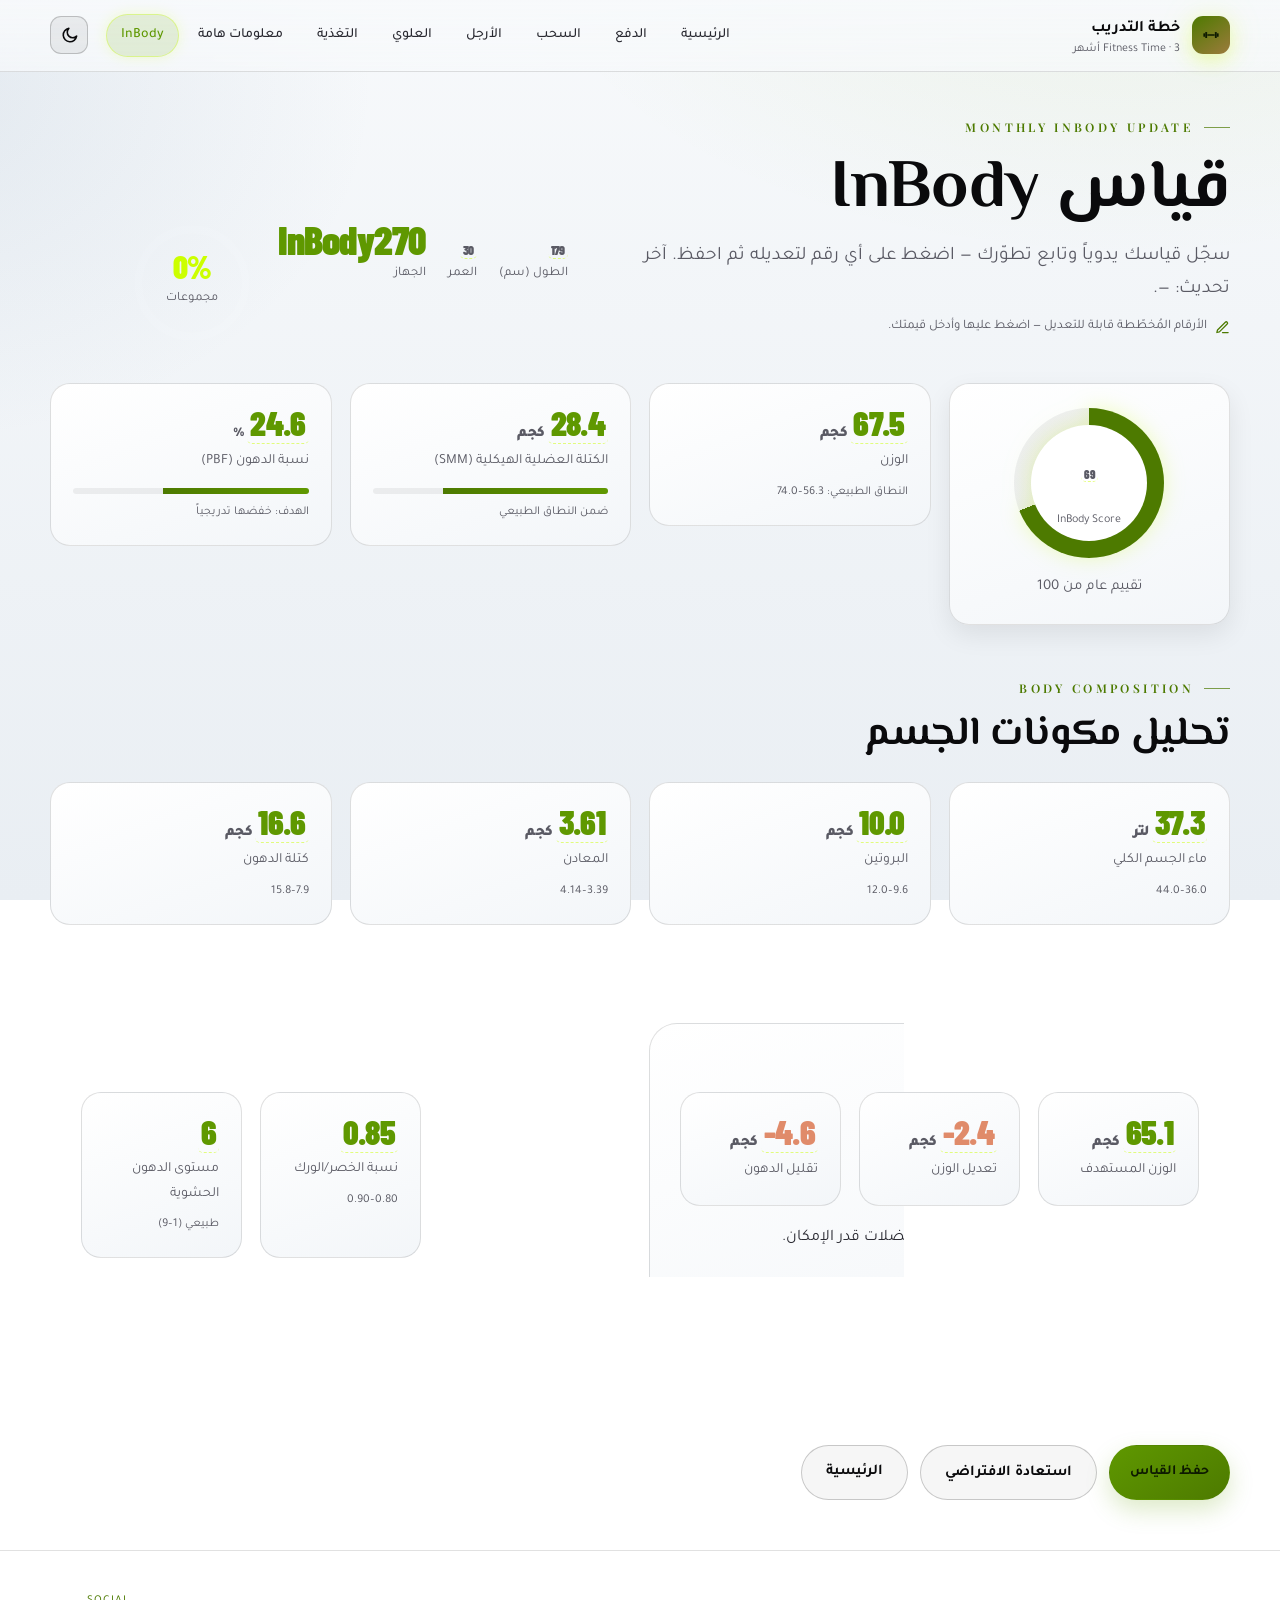
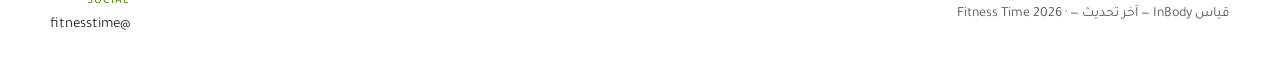
==== commit 4bb8bd8f: "تحسين واجهة الجوال: bottom nav لجميع الصفحات + تحسينات CSS" ====
--- a/inbody.html
+++ b/inbody.html
@@ -132,5 +132,49 @@
   </footer>
 
   <script src="assets/app.js" defer></script>
+
+  <!-- Bottom Navigation Bar (Mobile) -->
+  <nav class="bottom-nav" role="navigation" aria-label="تنقل سريع">
+    <a class="bottom-nav__item" href="index.html" aria-label="الرئيسية">
+      <svg width="24" height="24" viewBox="0 0 24 24" fill="none" stroke="currentColor" stroke-width="2" stroke-linecap="round" stroke-linejoin="round"><path d="m3 9 9-7 9 7v11a2 2 0 0 1-2 2H5a2 2 0 0 1-2-2z"/><polyline points="9 22 9 12 15 12 15 22"/></svg>
+      <span>الرئيسية</span>
+    </a>
+    <button class="bottom-nav__item" id="bnWorkoutBtn" aria-label="التدريب" aria-expanded="false" aria-haspopup="true">
+      <svg width="24" height="24" viewBox="0 0 24 24" fill="none" stroke="currentColor" stroke-width="2" stroke-linecap="round" stroke-linejoin="round"><path d="M6.5 6.5h11M6.5 17.5h11M3 12h18"/><circle cx="12" cy="12" r="1"/></svg>
+      <span>التدريب</span>
+      <div class="bottom-nav__dropdown" id="bnWorkoutDropdown" role="menu">
+        <a href="push.html" role="menuitem"><svg width="16" height="16" viewBox="0 0 24 24" fill="none" stroke="currentColor" stroke-width="2"><path d="M5 12h14M12 5l7 7-7 7"/></svg>يوم الدفع — Push</a>
+        <a href="pull.html" role="menuitem"><svg width="16" height="16" viewBox="0 0 24 24" fill="none" stroke="currentColor" stroke-width="2"><path d="M19 12H5M12 19l-7-7 7-7"/></svg>يوم السحب — Pull</a>
+        <a href="upper.html" role="menuitem"><svg width="16" height="16" viewBox="0 0 24 24" fill="none" stroke="currentColor" stroke-width="2"><path d="M12 19V5M5 12l7-7 7 7"/></svg>الجزء العلوي — Upper</a>
+        <a href="legs.html" role="menuitem"><svg width="16" height="16" viewBox="0 0 24 24" fill="none" stroke="currentColor" stroke-width="2"><path d="M12 5v14M5 12l7 7 7-7"/></svg>يوم الأرجل — Legs</a>
+      </div>
+    </button>
+    <a class="bottom-nav__item" href="nutrition.html" aria-label="التغذية">
+      <svg width="24" height="24" viewBox="0 0 24 24" fill="none" stroke="currentColor" stroke-width="2" stroke-linecap="round" stroke-linejoin="round"><path d="M11 2a2 2 0 0 0-2 2v5H4a2 2 0 0 0-2 2v3c0 1.1.9 2 2 2h3v4a2 2 0 0 0 2 2h2a2 2 0 0 0 2-2v-4h3a2 2 0 0 0 2-2v-3a2 2 0 0 0-2-2h-5V4a2 2 0 0 0-2-2h-2z"/></svg>
+      <span>التغذية</span>
+    </a>
+    <a class="bottom-nav__item active" href="inbody.html" aria-label="InBody">
+      <svg width="24" height="24" viewBox="0 0 24 24" fill="none" stroke="currentColor" stroke-width="2" stroke-linecap="round" stroke-linejoin="round"><line x1="18" y1="20" x2="18" y2="10"/><line x1="12" y1="20" x2="12" y2="4"/><line x1="6" y1="20" x2="6" y2="14"/></svg>
+      <span>InBody</span>
+    </a>
+    <a class="bottom-nav__item" href="info.html" aria-label="معلومات">
+      <svg width="24" height="24" viewBox="0 0 24 24" fill="none" stroke="currentColor" stroke-width="2" stroke-linecap="round" stroke-linejoin="round"><circle cx="12" cy="12" r="10"/><line x1="12" y1="16" x2="12" y2="12"/><line x1="12" y1="8" x2="12.01" y2="8"/></svg>
+      <span>معلومات</span>
+    </a>
+  </nav>
+
+  <script>
+    (function(){
+      var btn = document.getElementById('bnWorkoutBtn');
+      var dd  = document.getElementById('bnWorkoutDropdown');
+      if (!btn || !dd) return;
+      btn.addEventListener('click', function(e){
+        e.stopPropagation();
+        var open = dd.classList.toggle('open');
+        btn.setAttribute('aria-expanded', open);
+      });
+      document.addEventListener('click', function(){ dd.classList.remove('open'); btn.setAttribute('aria-expanded','false'); });
+    })();
+  </script>
 </body>
 </html>
--- a/assets/styles.css
+++ b/assets/styles.css
@@ -1,80 +1,87 @@
 /* ==========================================================================
-   3-Month Training Plan — shared theme
-   Dark navy editorial style, imitating the source presentation.
+   3-Month Training Plan — BURN Electric Theme
+   Deep black + fluorescent lime, inspired by BURN / Nike Training Club.
    ========================================================================== */
 
-@import url('https://fonts.googleapis.com/css2?family=Playfair+Display:wght@500;600;700&family=El+Messiri:wght@500;600;700&family=Tajawal:wght@300;400;500;700&display=swap');
+@import url('https://fonts.googleapis.com/css2?family=Barlow+Condensed:wght@700;900&family=Playfair+Display:wght@500;600;700&family=El+Messiri:wght@500;600;700&family=Tajawal:wght@300;400;500;700&display=swap');
 
 :root {
-  /* surfaces */
-  --navy-900: #08111d;
-  --navy-850: #0b1a2b;
-  --navy-800: #0f2336;
-  --navy-700: #163049;
-  --navy-600: #1e3d59;
+  /* surfaces — BURN near-black */
+  --navy-900: #09090b;
+  --navy-850: #0d0d0f;
+  --navy-800: #111113;
+  --navy-700: #1a1a1c;
+  --navy-600: #242426;
   /* ink */
-  --cream:    #f5f0e6;
-  --text:     #c7d3de;
-  --muted:    #8597a8;
-  /* accent */
-  --gold:      #c9a96a;
-  --gold-2:    #e3c789;
-  --gold-soft: rgba(201,169,106,.14);
+  --cream:    #f0f0f0;
+  --text:     #b0b0b8;
+  --muted:    #66666e;
+  /* accent — BURN electric lime */
+  --gold:      #CCFF00;
+  --gold-2:    #d4ff2a;
+  --gold-soft: rgba(204,255,0,.10);
   --ok:        #5fbf8f;
   --down:      #e08aa0;
   /* lines + fx */
-  --line:    rgba(255,255,255,.08);
-  --line-2:  rgba(255,255,255,.14);
-  --shadow:  0 24px 60px rgba(0,0,0,.45);
-  --shadow-sm: 0 10px 30px rgba(0,0,0,.30);
+  --line:    rgba(255,255,255,.07);
+  --line-2:  rgba(255,255,255,.12);
+  --shadow:  0 24px 60px rgba(0,0,0,.70);
+  --shadow-sm: 0 10px 30px rgba(0,0,0,.55);
   --radius:  20px;
   --radius-lg: 28px;
+  /* glow — BURN neon lime */
+  --glow:    0 0 22px rgba(204,255,0,.45);
+  --glow-sm: 0 0 12px rgba(204,255,0,.28);
+  --glow-xs: 0 0  7px rgba(204,255,0,.20);
   /* themed semantic tokens — these flip in light mode */
   --bg:
-    radial-gradient(1100px 600px at 88% -8%, rgba(201,169,106,.10), transparent 55%),
-    radial-gradient(900px 700px at -6% 10%, rgba(30,61,89,.55), transparent 50%),
+    radial-gradient(1100px 600px at 88% -8%, rgba(204,255,0,.07), transparent 55%),
+    radial-gradient(900px 700px at -6% 10%, rgba(204,255,0,.03), transparent 50%),
     linear-gradient(180deg, var(--navy-850) 0%, var(--navy-900) 100%);
-  --nav-bg: linear-gradient(180deg, rgba(8,17,29,.92), rgba(8,17,29,.66));
-  --surface: linear-gradient(160deg, rgba(22,48,73,.55), rgba(12,26,43,.55));
-  --fill:      rgba(255,255,255,.05);
+  --nav-bg: linear-gradient(180deg, rgba(9,9,11,.96), rgba(9,9,11,.78));
+  --nav-panel: #0d0d0f;
+  --surface: linear-gradient(160deg, rgba(26,26,28,.88), rgba(17,17,19,.88));
+  --fill:      rgba(255,255,255,.06);
   --fill-soft: rgba(255,255,255,.03);
   --frame-bg:
-    radial-gradient(120% 90% at 70% 10%, rgba(201,169,106,.22), transparent 55%),
-    linear-gradient(160deg, #14304a 0%, #0a1623 70%);
-  --frame-dot: rgba(255,255,255,.05);
+    radial-gradient(120% 90% at 70% 10%, rgba(204,255,0,.18), transparent 55%),
+    linear-gradient(160deg, #1a1a1c 0%, #0d0d0f 70%);
+  --frame-dot: rgba(255,255,255,.04);
   --ring-inner: var(--navy-800);
-  --timer-bg: rgba(11,26,43,.95);
+  --timer-bg: rgba(9,9,11,.97);
   /* type */
+  --numeric: 'Barlow Condensed', 'Tajawal', sans-serif;
   --serif: 'Playfair Display', 'El Messiri', serif;
   --ar-display: 'El Messiri', 'Playfair Display', serif;
   --ar-body: 'Tajawal', 'Segoe UI', Tahoma, sans-serif;
   --maxw: 1180px;
 
   /* ---- light palette literals (single source; mapped below) ---- */
-  --l-cream: #0d1f33;            /* headings / ink */
-  --l-text:  #33485c;
-  --l-muted: #5f7184;
-  --l-gold:    #8a6d2b;          /* deepened gold — legible on white */
-  --l-gold-2:  #a8842f;          /* mid gold — emphasis text + button fills */
-  --l-gold-soft: rgba(168,132,47,.14);
+  --l-cream: #0a0a0c;
+  --l-text:  #2a2a32;
+  --l-muted: #5a5a64;
+  --l-gold:    #4d7a00;          /* dark lime — legible on white */
+  --l-gold-2:  #5f9800;
+  --l-gold-soft: rgba(102,160,0,.14);
   --l-ok:   #2f9e6a;
   --l-down: #c14e69;
-  --l-line:   rgba(13,31,51,.12);
-  --l-line-2: rgba(13,31,51,.20);
-  --l-shadow:    0 22px 50px rgba(20,40,70,.14);
-  --l-shadow-sm: 0 10px 26px rgba(20,40,70,.10);
+  --l-line:   rgba(10,10,12,.12);
+  --l-line-2: rgba(10,10,12,.20);
+  --l-shadow:    0 22px 50px rgba(0,0,0,.12);
+  --l-shadow-sm: 0 10px 26px rgba(0,0,0,.08);
   --l-bg:
-    radial-gradient(1100px 600px at 88% -8%, rgba(168,132,47,.10), transparent 55%),
-    radial-gradient(900px 700px at -6% 10%, rgba(120,150,180,.18), transparent 50%),
+    radial-gradient(1100px 600px at 88% -8%, rgba(102,160,0,.08), transparent 55%),
+    radial-gradient(900px 700px at -6% 10%, rgba(120,150,180,.15), transparent 50%),
     linear-gradient(180deg, #f7f9fb 0%, #e9eef3 100%);
-  --l-nav-bg: linear-gradient(180deg, rgba(247,249,251,.92), rgba(247,249,251,.70));
+  --l-nav-bg: linear-gradient(180deg, rgba(247,249,251,.94), rgba(247,249,251,.72));
+  --l-nav-panel: #ffffff;
   --l-surface: linear-gradient(160deg, #ffffff, #f3f6f9);
-  --l-fill:      rgba(13,31,51,.06);
-  --l-fill-soft: rgba(13,31,51,.035);
+  --l-fill:      rgba(10,10,12,.06);
+  --l-fill-soft: rgba(10,10,12,.035);
   --l-frame-bg:
-    radial-gradient(120% 90% at 70% 10%, rgba(168,132,47,.18), transparent 55%),
+    radial-gradient(120% 90% at 70% 10%, rgba(102,160,0,.14), transparent 55%),
     linear-gradient(160deg, #e7edf3 0%, #d7e0ea 70%);
-  --l-frame-dot: rgba(13,31,51,.06);
+  --l-frame-dot: rgba(10,10,12,.06);
   --l-ring-inner: #ffffff;
   --l-timer-bg: rgba(255,255,255,.96);
 }
@@ -90,7 +97,7 @@
   --ok: var(--l-ok); --down: var(--l-down);
   --line: var(--l-line); --line-2: var(--l-line-2);
   --shadow: var(--l-shadow); --shadow-sm: var(--l-shadow-sm);
-  --bg: var(--l-bg); --nav-bg: var(--l-nav-bg); --surface: var(--l-surface);
+  --bg: var(--l-bg); --nav-bg: var(--l-nav-bg); --nav-panel: var(--l-nav-panel); --surface: var(--l-surface);
   --fill: var(--l-fill); --fill-soft: var(--l-fill-soft);
   --frame-bg: var(--l-frame-bg); --frame-dot: var(--l-frame-dot);
   --ring-inner: var(--l-ring-inner); --timer-bg: var(--l-timer-bg);
@@ -102,7 +109,7 @@
     --ok: var(--l-ok); --down: var(--l-down);
     --line: var(--l-line); --line-2: var(--l-line-2);
     --shadow: var(--l-shadow); --shadow-sm: var(--l-shadow-sm);
-    --bg: var(--l-bg); --nav-bg: var(--l-nav-bg); --surface: var(--l-surface);
+    --bg: var(--l-bg); --nav-bg: var(--l-nav-bg); --nav-panel: var(--l-nav-panel); --surface: var(--l-surface);
     --fill: var(--l-fill); --fill-soft: var(--l-fill-soft);
     --frame-bg: var(--l-frame-bg); --frame-dot: var(--l-frame-dot);
     --ring-inner: var(--l-ring-inner); --timer-bg: var(--l-timer-bg);
@@ -142,7 +149,7 @@
   width: 38px; height: 38px; border-radius: 11px; flex: none;
   display: grid; place-items: center;
   background: linear-gradient(145deg, var(--gold), #9c7b3c);
-  color: #1a1407; box-shadow: 0 6px 18px rgba(201,169,106,.35);
+  color: #0d1a00; box-shadow: 0 6px 18px rgba(204,255,0,.35);
 }
 .brand small { display: block; font-weight: 400; color: var(--muted); font-size: 12px; line-height: 1; }
 .nav-links { display: flex; gap: 4px; margin-inline-start: auto; flex-wrap: wrap; }
@@ -151,7 +158,7 @@
   font-size: 14px; font-weight: 500; transition: .2s; border: 1px solid transparent;
 }
 .nav-links a:hover { background: var(--fill); color: var(--cream); }
-.nav-links a.active { background: var(--gold-soft); color: var(--gold-2); border-color: rgba(201,169,106,.35); }
+.nav-links a.active { background: var(--gold-soft); color: var(--gold-2); border-color: rgba(204,255,0,.35); }
 
 /* theme toggle (light / dark) */
 .theme-toggle {
@@ -162,6 +169,16 @@
 }
 .theme-toggle:hover { border-color: var(--gold); color: var(--gold); transform: translateY(-1px); }
 .theme-toggle svg { width: 19px; height: 19px; }
+
+/* mobile hamburger — hidden on desktop, shown ≤620px */
+.nav-toggle {
+  display: none; width: 38px; height: 38px; flex: none; border-radius: 11px;
+  place-items: center; cursor: pointer; padding: 0;
+  border: 1px solid var(--line-2); background: var(--fill); color: var(--cream);
+  transition: border-color .2s, color .2s;
+}
+.nav-toggle:hover { border-color: var(--gold); color: var(--gold); }
+.nav-toggle svg { width: 22px; height: 22px; }
 
 /* ---------- Shared section primitives ------------------------------------- */
 .eyebrow {
@@ -232,7 +249,7 @@
   transition: transform .15s, box-shadow .2s, background .2s; text-align: center;
 }
 .btn:hover { transform: translateY(-2px); }
-.btn-gold { background: linear-gradient(145deg, var(--gold-2), var(--gold)); color: #1a1407; box-shadow: 0 12px 26px rgba(201,169,106,.30); }
+.btn-gold { background: linear-gradient(145deg, var(--gold-2), var(--gold)); color: #0d1a00; box-shadow: 0 12px 26px rgba(204,255,0,.30); }
 .btn-ghost { background: var(--fill-soft); color: var(--cream); border-color: var(--line-2); }
 .btn-ghost:hover { background: var(--fill); }
 
@@ -254,7 +271,7 @@
 /* day picker cards on home */
 .day-card { display: block; position: relative; overflow: hidden; }
 .day-card .num {
-  font-family: var(--serif); font-size: 54px; color: rgba(201,169,106,.28);
+  font-family: var(--serif); font-size: 54px; color: rgba(204,255,0,.28);
   line-height: 1; font-weight: 700; margin-bottom: 6px;
 }
 .day-card .when { color: var(--gold); font-size: 13px; font-weight: 700; letter-spacing: .04em; }
@@ -276,7 +293,7 @@
   border: 1px solid var(--line); border-radius: var(--radius); padding: 20px 22px;
   transition: border-color .2s, background .2s;
 }
-.ex:hover { border-color: rgba(201,169,106,.3); }
+.ex:hover { border-color: rgba(204,255,0,.3); }
 .ex.done { border-color: rgba(95,191,143,.4); background: linear-gradient(160deg, rgba(95,191,143,.14), transparent 60%), var(--surface); }
 .ex-num { font-family: var(--serif); font-size: 30px; font-weight: 700; color: var(--gold); width: 46px; text-align: center; }
 /* explicit placement keeps the layout correct before JS injects .ex-preview */
@@ -292,7 +309,7 @@
 .ex-links { display: flex; gap: 8px; flex-wrap: wrap; margin-top: 12px; }
 .ex-link {
   display: inline-flex; align-items: center; gap: 7px; font-size: 13px; font-weight: 700;
-  color: var(--gold-2); padding: 6px 12px; border: 1px solid rgba(201,169,106,.3);
+  color: var(--gold-2); padding: 6px 12px; border: 1px solid rgba(204,255,0,.3);
   border-radius: 999px; transition: .2s;
 }
 .ex-link:hover { background: var(--gold-soft); }
@@ -304,7 +321,7 @@
   display: grid; place-items: center; cursor: pointer; transition: .15s; user-select: none;
 }
 .set-dot:hover { border-color: var(--gold); color: var(--cream); }
-.set-dot.on { background: linear-gradient(145deg, var(--gold-2), var(--gold)); color: #1a1407; border-color: transparent; }
+.set-dot.on { background: linear-gradient(145deg, var(--gold-2), var(--gold)); color: #0d1a00; border-color: transparent; }
 .ex-side small { color: var(--muted); font-size: 11px; }
 
 /* ---------- Exercise animation preview ---------------------------------- */
@@ -433,8 +450,8 @@
 .timer-fab {
   position: fixed; inset-inline-end: 22px; bottom: 22px; z-index: 55;
   width: 56px; height: 56px; border-radius: 50%; border: none; cursor: pointer;
-  background: linear-gradient(145deg, var(--gold-2), var(--gold)); color: #1a1407;
-  box-shadow: 0 14px 30px rgba(201,169,106,.4); display: grid; place-items: center;
+  background: linear-gradient(145deg, var(--gold-2), var(--gold)); color: #0d1a00;
+  box-shadow: 0 14px 30px rgba(204,255,0,.4); display: grid; place-items: center;
   transition: transform .15s;
 }
 .timer-fab:hover { transform: scale(1.06); }
@@ -457,7 +474,7 @@
   border: 1px solid var(--line); background: var(--surface);
   box-shadow: var(--shadow-sm); transition: border-color .2s, transform .2s;
 }
-.feature:hover { border-color: rgba(201,169,106,.4); transform: translateY(-3px); }
+.feature:hover { border-color: rgba(204,255,0,.4); transform: translateY(-3px); }
 .feature-img { position: relative; aspect-ratio: 16 / 9; overflow: hidden; }
 .feature-img img { width: 100%; height: 100%; object-fit: cover; transition: transform .5s ease; }
 .feature:hover .feature-img img { transform: scale(1.05); }
@@ -478,7 +495,7 @@
   background: var(--surface); box-shadow: var(--shadow-sm);
   transition: border-color .2s, transform .2s;
 }
-.coach:hover { border-color: rgba(201,169,106,.4); transform: translateY(-3px); }
+.coach:hover { border-color: rgba(204,255,0,.4); transform: translateY(-3px); }
 .coach-photo { position: relative; aspect-ratio: 5 / 4; overflow: hidden; }
 .coach-photo img { width: 100%; height: 100%; object-fit: cover; transition: transform .5s ease; }
 .coach:hover .coach-photo img { transform: scale(1.05); }
@@ -488,8 +505,8 @@
 }
 .coach-tag {
   position: absolute; inset-block-start: 14px; inset-inline-start: 14px; z-index: 2;
-  font-size: 12px; font-weight: 700; color: #1a1407; padding: 5px 12px; border-radius: 999px;
-  background: linear-gradient(145deg, var(--gold-2), var(--gold)); box-shadow: 0 6px 16px rgba(201,169,106,.35);
+  font-size: 12px; font-weight: 700; color: #0d1a00; padding: 5px 12px; border-radius: 999px;
+  background: linear-gradient(145deg, var(--gold-2), var(--gold)); box-shadow: 0 6px 16px rgba(204,255,0,.35);
 }
 .coach-body { padding: 20px 22px 24px; }
 .coach-body h3 { font-size: 22px; }
@@ -506,7 +523,7 @@
   border: 1px solid var(--line); border-radius: var(--radius); background: var(--surface);
   box-shadow: var(--shadow-sm); transition: border-color .2s, transform .2s;
 }
-.meal:hover { border-color: rgba(201,169,106,.4); transform: translateY(-3px); }
+.meal:hover { border-color: rgba(204,255,0,.4); transform: translateY(-3px); }
 .meal-img { position: relative; aspect-ratio: 4 / 3; overflow: hidden; }
 .meal-img img { width: 100%; height: 100%; object-fit: cover; transition: transform .5s ease; }
 .meal:hover .meal-img img { transform: scale(1.05); }
@@ -559,14 +576,15 @@
   border: 1px solid var(--line); border-radius: var(--radius); background: var(--surface);
   box-shadow: var(--shadow-sm); transition: border-color .2s, transform .2s; overflow: hidden;
 }
-.tip:hover { border-color: rgba(201,169,106,.4); transform: translateY(-3px); }
+.tip:hover { border-color: rgba(204,255,0,.4); transform: translateY(-3px); }
 .tip-no {
-  position: absolute; inset-block-start: 14px; inset-inline-start: 18px;
-  font-family: var(--serif); font-size: 30px; font-weight: 700; color: rgba(201,169,106,.22); line-height: 1;
+  position: absolute; inset-block-start: 18px; inset-inline-end: 22px;
+  font-family: var(--serif); font-size: 34px; font-weight: 700; color: rgba(204,255,0,.20); line-height: 1;
+  pointer-events: none;
 }
 .tip-ic {
   width: 50px; height: 50px; border-radius: 14px; display: grid; place-items: center; margin-bottom: 16px;
-  background: var(--gold-soft); border: 1px solid rgba(201,169,106,.3); color: var(--gold-2);
+  background: var(--gold-soft); border: 1px solid rgba(204,255,0,.3); color: var(--gold-2);
 }
 .tip-ic svg { width: 26px; height: 26px; }
 .tip h3 { font-size: 18px; margin-bottom: 8px; }
@@ -581,7 +599,7 @@
 }
 .day span { color: var(--muted); font-size: 14px; }
 .day b { font-size: 14.5px; color: var(--text); }
-.day.on { border-color: rgba(201,169,106,.32); background: var(--gold-soft); }
+.day.on { border-color: rgba(204,255,0,.32); background: var(--gold-soft); }
 .day.on b { color: var(--gold-2); }
 .day.off { opacity: .7; }
 .golden-tip { display: flex; flex-direction: column; }
@@ -591,7 +609,7 @@
 /* ---------- InBody: editable manual fields ------------------------------- */
 .ib {
   cursor: text; outline: none; border-radius: 5px; padding: 0 3px;
-  border-bottom: 1px dashed rgba(201,169,106,.5); transition: background .15s, border-color .15s;
+  border-bottom: 1px dashed rgba(204,255,0,.5); transition: background .15s, border-color .15s;
   unicode-bidi: plaintext;
 }
 .ib:hover { border-bottom-color: var(--gold); }
@@ -617,17 +635,208 @@
   .cards.c3 { grid-template-columns: 1fr; }
 }
 @media (max-width: 620px) {
-  .nav-links { display: none; }
-  .theme-toggle { margin-inline-start: auto; }
-  .cards.c2, .cards.c4 { grid-template-columns: 1fr; }
+
+  /* ---- Padding to avoid bottom nav overlap ---- */
+  body { padding-bottom: 0; }
+  .footer { margin-bottom: 72px; }
+
+  /* ---- Nav: keep hamburger as fallback but hide on mobile ---- */
+  .nav-toggle { display: grid; margin-inline-start: auto; }
+  .nav-links {
+    display: flex; flex-direction: column; gap: 2px; flex-wrap: nowrap;
+    position: absolute; inset-inline: 0; top: 100%; margin: 0;
+    background: var(--nav-panel); backdrop-filter: blur(14px);
+    border-bottom: 1px solid var(--line); box-shadow: var(--shadow);
+    padding: 8px 18px 14px; z-index: 45;
+    max-height: 0; overflow: hidden; opacity: 0; pointer-events: none;
+    transition: max-height .32s ease, opacity .24s, padding .32s;
+  }
+  .nav-links.open { max-height: 78vh; opacity: 1; pointer-events: auto; }
+  .nav-links a { padding: 12px 14px; font-size: 15px; border-radius: 12px; }
+
+  /* ---- Cards ---- */
+  .cards.c2 { grid-template-columns: 1fr; }
+  .cards.c4 { grid-template-columns: repeat(2, 1fr); }
   .meal-grid { grid-template-columns: 1fr; }
   .tip-grid { grid-template-columns: 1fr; }
   .profile-stats { gap: 18px; }
+
+  /* ---- Exercises ---- */
   .ex { grid-template-columns: auto auto 1fr; }
   .ex-body { grid-column: 3; }
-  .ex-side { grid-column: 1 / -1; flex-direction: row; justify-content: space-between; border-top: 1px solid var(--line); padding-top: 14px; margin-top: 4px; }
+  .ex-side {
+    grid-column: 1 / -1; flex-direction: row; justify-content: space-between;
+    border-top: 1px solid var(--line); padding-top: 14px; margin-top: 4px;
+  }
   .ex-preview { width: 64px; height: 64px; }
-  .section { padding: 44px 0; }
+
+  /* ---- Section spacing ---- */
+  .section { padding: 32px 0; }
+  .hero { padding: 28px 0 24px; }
+
+  /* ---- Hero: compact mobile layout ---- */
+  .display { font-size: clamp(28px, 8vw, 40px); }
+  .photo-frame { display: none; }
+  .hero-grid { grid-template-columns: 1fr; gap: 0; }
+  .hero-tags { gap: 8px; margin-top: 18px; }
+  .tag { font-size: 13px; padding: 6px 14px; }
+  .hero-cta { margin-top: 22px; gap: 10px; }
+  .btn { font-size: 14px; padding: 12px 20px; }
+
+  /* ---- Day cards: 2-per-row ---- */
+  #days .cards.c4 { grid-template-columns: repeat(2, 1fr); }
+  .day-card .num { font-size: 36px; margin-bottom: 4px; }
+  .day-card { padding: 16px; }
+  .day-card h3 { font-size: 15px; }
+  .day-card .when { font-size: 11px; }
+  .day-card .focus span { font-size: 11px; padding: 3px 8px; }
+  .day-card .go { font-size: 12px; margin-top: 10px; }
+
+  /* ---- InBody: score on top full-width + 3 stats in a row ---- */
+  #inbody .cards.c4 {
+    grid-template-columns: 1fr 1fr 1fr;
+    grid-template-rows: auto auto;
+    gap: 12px;
+  }
+  #inbody .cards.c4 .score-card {
+    grid-column: 1 / -1;
+    padding: 20px;
+  }
+  .score-ring { width: 130px; height: 130px; }
+  .score-ring > div { width: 100px; height: 100px; }
+  .score-ring b { font-size: 36px; }
+  #inbody .cards.c4 .stat { padding: 14px 12px; }
+  #inbody .cards.c4 .stat .v { font-size: 22px; }
+  #inbody .cards.c4 .stat .k { font-size: 11px; }
+  #inbody .cards.c4 .stat .range { font-size: 10px; }
+
+  /* ---- Bottom nav bar ---- */
+  .bottom-nav {
+    display: flex !important;
+  }
+
+  /* ---- Feature cards stacked ---- */
+  .cards.c2 .feature { width: 100%; }
+}
+
+/* ---- Bottom Nav Bar (mobile only) ---- */
+.bottom-nav {
+  display: none;
+  position: fixed;
+  inset-inline: 0;
+  bottom: 0;
+  z-index: 50;
+  height: 64px;
+  background: var(--nav-panel);
+  backdrop-filter: blur(16px);
+  -webkit-backdrop-filter: blur(16px);
+  border-top: 1px solid var(--line-2);
+  box-shadow: 0 -8px 30px rgba(0,0,0,.45);
+  align-items: stretch;
+  direction: rtl;
+}
+
+.bottom-nav__item {
+  flex: 1;
+  display: flex;
+  flex-direction: column;
+  align-items: center;
+  justify-content: center;
+  gap: 4px;
+  color: var(--muted);
+  text-decoration: none;
+  font-size: 10px;
+  font-family: var(--ar-body);
+  font-weight: 500;
+  cursor: pointer;
+  border: none;
+  background: transparent;
+  padding: 0;
+  transition: color .2s;
+  position: relative;
+}
+
+.bottom-nav__item:hover,
+.bottom-nav__item.active {
+  color: var(--gold-2);
+}
+
+.bottom-nav__item svg {
+  width: 22px;
+  height: 22px;
+  stroke: currentColor;
+  fill: none;
+  stroke-width: 1.8;
+  stroke-linecap: round;
+  stroke-linejoin: round;
+}
+
+.bottom-nav__item.active svg {
+  filter: drop-shadow(0 0 6px rgba(204,255,0,.50));
+}
+
+/* Workout dropdown from bottom nav */
+.bottom-nav__dropdown {
+  position: absolute;
+  bottom: calc(100% + 8px);
+  left: 50%;
+  transform: translateX(-50%);
+  background: var(--nav-panel);
+  border: 1px solid var(--line-2);
+  border-radius: 14px;
+  box-shadow: var(--shadow);
+  backdrop-filter: blur(14px);
+  padding: 8px;
+  min-width: 130px;
+  display: none;
+  flex-direction: column;
+  gap: 2px;
+  z-index: 55;
+}
+
+.bottom-nav__dropdown.open {
+  display: flex;
+}
+
+.bottom-nav__dropdown a {
+  display: flex;
+  align-items: center;
+  gap: 10px;
+  padding: 10px 14px;
+  border-radius: 10px;
+  color: var(--text);
+  font-size: 14px;
+  font-family: var(--ar-body);
+  font-weight: 500;
+  text-decoration: none;
+  transition: background .15s, color .15s;
+  white-space: nowrap;
+  direction: rtl;
+}
+
+.bottom-nav__dropdown a:hover {
+  background: var(--gold-soft);
+  color: var(--gold-2);
+}
+
+.bottom-nav__dropdown a svg {
+  width: 16px;
+  height: 16px;
+  stroke: currentColor;
+  fill: none;
+  stroke-width: 2;
+  flex: none;
+}
+
+/* Light mode bottom nav */
+[data-theme="light"] .bottom-nav {
+  box-shadow: 0 -4px 20px rgba(0,0,0,.10);
+}
+
+@media (prefers-color-scheme: light) {
+  :root:not([data-theme="dark"]) .bottom-nav {
+    box-shadow: 0 -4px 20px rgba(0,0,0,.10);
+  }
 }
 
 /* ---------- Print --------------------------------------------------------- */
@@ -641,3 +850,70 @@
   .card, .ex, .panel, .stat, .w-field { box-shadow: none; border-color: #ccc; background: #fff; }
   h1,h2,h3,.display,.kpi b,.ex-num,.w-input,.w-stat b { color: #111; }
 }
+
+/* ==========================================================================
+   BURN Electric Overrides — Barlow Condensed numerics + glow + frosted glass
+   + activity ring
+   ========================================================================== */
+
+/* Barlow Condensed for all key numeric displays */
+.kpi b         { font-family: var(--numeric); font-weight: 900; letter-spacing: -.02em; }
+.stat .v       { font-family: var(--numeric); font-weight: 900; letter-spacing: -.02em; }
+.score-ring b  { font-family: var(--numeric); font-weight: 900; }
+.w-stat b      { font-family: var(--numeric); }
+
+/* Frosted glass cards — BURN card style */
+.card, .panel, .stat, .ex, .meal, .tip, .day-card, .feature, .coach {
+  backdrop-filter: blur(10px);
+  -webkit-backdrop-filter: blur(10px);
+}
+
+/* Glow effects on lime accent elements */
+.btn-gold {
+  box-shadow: var(--glow-sm), 0 10px 24px rgba(204,255,0,.20);
+}
+.btn-gold:hover {
+  box-shadow: var(--glow), 0 14px 32px rgba(204,255,0,.32);
+}
+.set-dot.on   { box-shadow: var(--glow-xs); }
+.set-dot:hover { box-shadow: 0 0 10px rgba(204,255,0,.15); }
+.nav-links a.active { box-shadow: 0 0 14px rgba(204,255,0,.18); }
+.score-ring   { filter: drop-shadow(0 0 10px rgba(204,255,0,.25)); }
+.prog-bar > i { box-shadow: 0 0 10px rgba(204,255,0,.35); }
+
+/* Brand mark glow */
+.brand .mark {
+  box-shadow: 0 6px 20px rgba(204,255,0,.30), 0 0 40px rgba(204,255,0,.10);
+}
+
+/* Activity ring — workout progress visualization (BURN style) */
+.activity-ring {
+  width: 128px; height: 128px; flex: none; display: block;
+}
+.activity-ring svg { width: 100%; height: 100%; }
+.ar-track { stroke: rgba(255,255,255,.07); }
+.ar-fill  {
+  stroke: #CCFF00;
+  filter: drop-shadow(0 0 8px rgba(204,255,0,.55));
+  transition: stroke-dashoffset .65s cubic-bezier(.4,0,.2,1);
+}
+.ar-pct {
+  font-family: 'Barlow Condensed', sans-serif;
+  font-weight: 900; font-size: 28px; fill: #CCFF00;
+  letter-spacing: -.03em;
+}
+.ar-label {
+  font-family: 'Tajawal', sans-serif;
+  font-size: 11px; fill: var(--muted);
+}
+
+/* Light-mode glow softens (lime is still vivid on white) */
+[data-theme="light"] .btn-gold { box-shadow: 0 10px 24px rgba(102,160,0,.22); }
+[data-theme="light"] .btn-gold:hover { box-shadow: 0 14px 32px rgba(102,160,0,.35); }
+[data-theme="light"] .score-ring { filter: none; }
+[data-theme="light"] .ar-fill { filter: none; }
+[data-theme="light"] .prog-bar > i { box-shadow: none; }
+[data-theme="light"] .set-dot.on { box-shadow: none; }
+@media (prefers-color-scheme: light) {
+  :root:not([data-theme="dark"]) .btn-gold { box-shadow: 0 10px 24px rgba(102,160,0,.22); }
+}
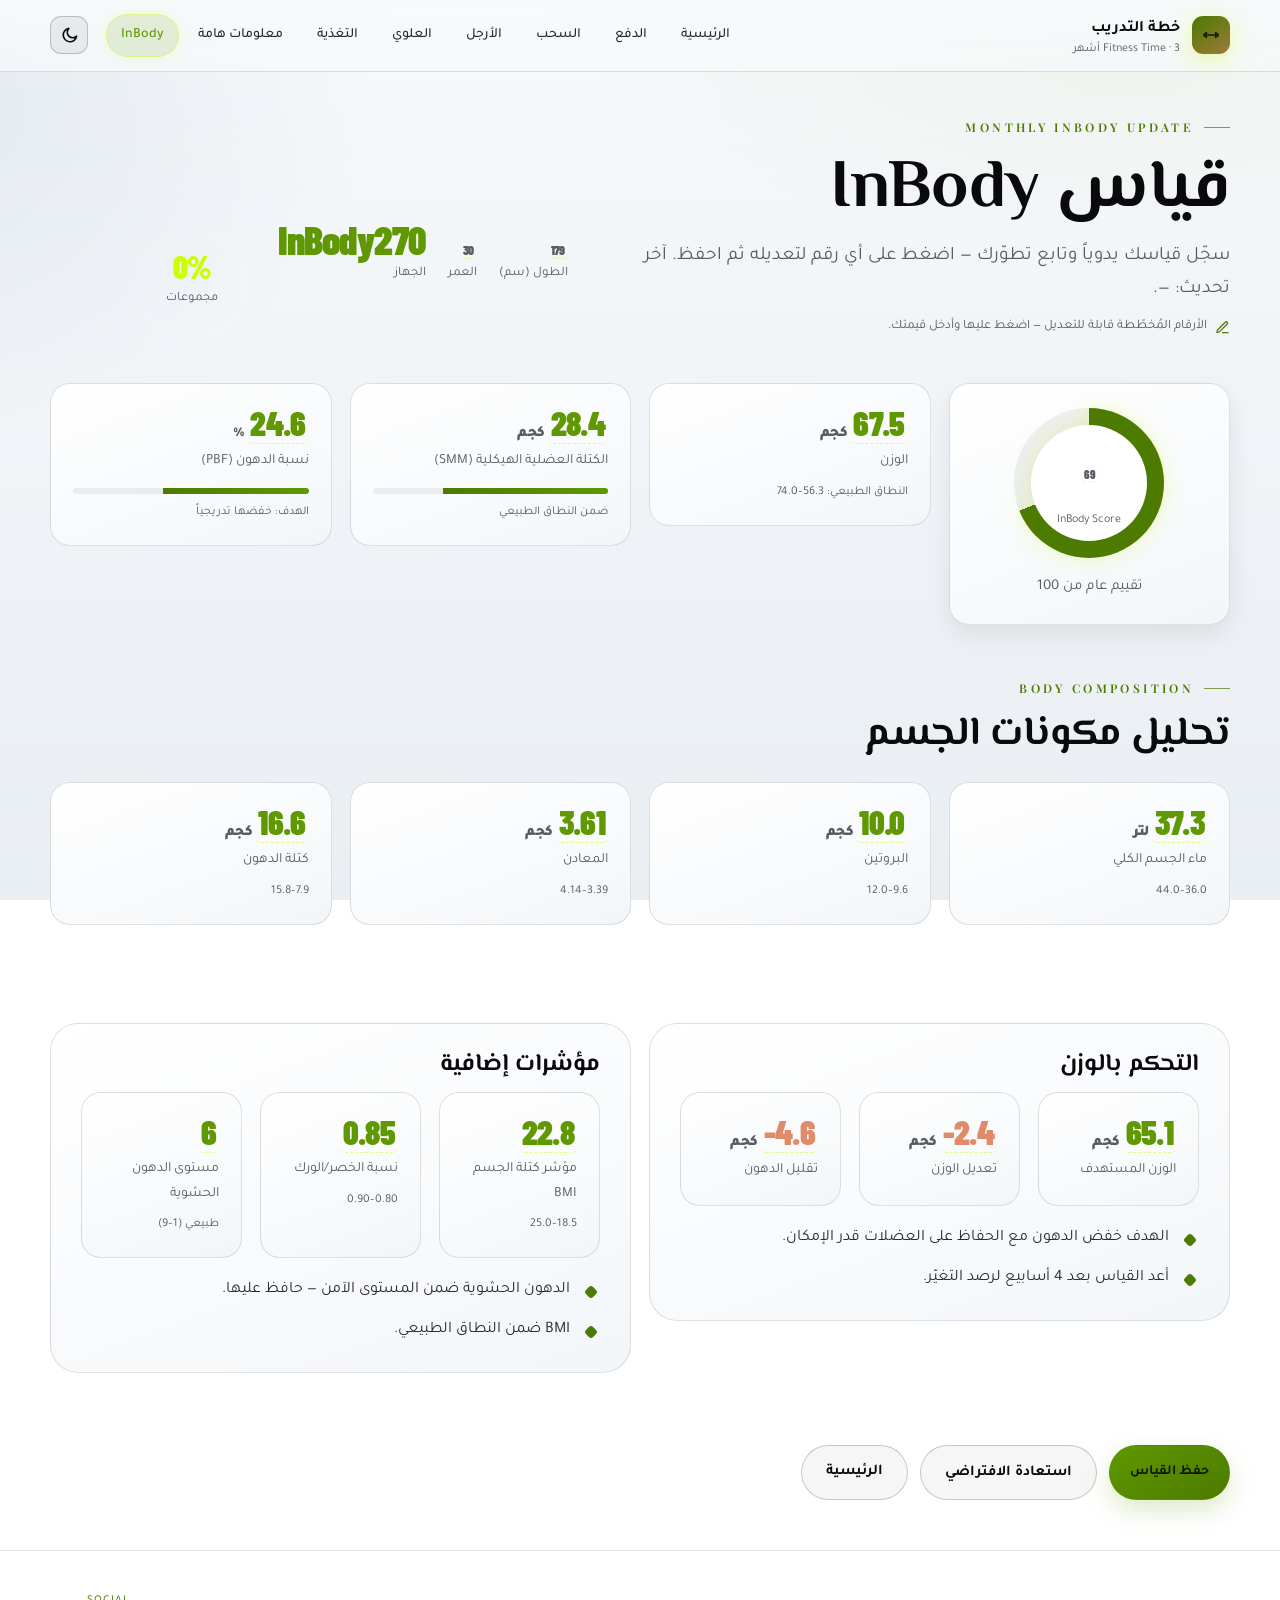
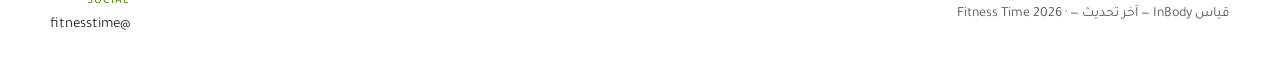
==== commit c24871ea: "تحسين بطاقات التمارين وتنظيف شريط التنقل السفلي - إعادة تصميم تخطيط بطاقات التمارين: رقم التمرين أعل" ====
--- a/inbody.html
+++ b/inbody.html
@@ -139,16 +139,10 @@
       <svg width="24" height="24" viewBox="0 0 24 24" fill="none" stroke="currentColor" stroke-width="2" stroke-linecap="round" stroke-linejoin="round"><path d="m3 9 9-7 9 7v11a2 2 0 0 1-2 2H5a2 2 0 0 1-2-2z"/><polyline points="9 22 9 12 15 12 15 22"/></svg>
       <span>الرئيسية</span>
     </a>
-    <button class="bottom-nav__item" id="bnWorkoutBtn" aria-label="التدريب" aria-expanded="false" aria-haspopup="true">
+    <a class="bottom-nav__item" href="push.html" aria-label="التدريب">
       <svg width="24" height="24" viewBox="0 0 24 24" fill="none" stroke="currentColor" stroke-width="2" stroke-linecap="round" stroke-linejoin="round"><path d="M6.5 6.5h11M6.5 17.5h11M3 12h18"/><circle cx="12" cy="12" r="1"/></svg>
       <span>التدريب</span>
-      <div class="bottom-nav__dropdown" id="bnWorkoutDropdown" role="menu">
-        <a href="push.html" role="menuitem"><svg width="16" height="16" viewBox="0 0 24 24" fill="none" stroke="currentColor" stroke-width="2"><path d="M5 12h14M12 5l7 7-7 7"/></svg>يوم الدفع — Push</a>
-        <a href="pull.html" role="menuitem"><svg width="16" height="16" viewBox="0 0 24 24" fill="none" stroke="currentColor" stroke-width="2"><path d="M19 12H5M12 19l-7-7 7-7"/></svg>يوم السحب — Pull</a>
-        <a href="upper.html" role="menuitem"><svg width="16" height="16" viewBox="0 0 24 24" fill="none" stroke="currentColor" stroke-width="2"><path d="M12 19V5M5 12l7-7 7 7"/></svg>الجزء العلوي — Upper</a>
-        <a href="legs.html" role="menuitem"><svg width="16" height="16" viewBox="0 0 24 24" fill="none" stroke="currentColor" stroke-width="2"><path d="M12 5v14M5 12l7 7 7-7"/></svg>يوم الأرجل — Legs</a>
-      </div>
-    </button>
+    </a>
     <a class="bottom-nav__item" href="nutrition.html" aria-label="التغذية">
       <svg width="24" height="24" viewBox="0 0 24 24" fill="none" stroke="currentColor" stroke-width="2" stroke-linecap="round" stroke-linejoin="round"><path d="M11 2a2 2 0 0 0-2 2v5H4a2 2 0 0 0-2 2v3c0 1.1.9 2 2 2h3v4a2 2 0 0 0 2 2h2a2 2 0 0 0 2-2v-4h3a2 2 0 0 0 2-2v-3a2 2 0 0 0-2-2h-5V4a2 2 0 0 0-2-2h-2z"/></svg>
       <span>التغذية</span>
@@ -163,18 +157,5 @@
     </a>
   </nav>
 
-  <script>
-    (function(){
-      var btn = document.getElementById('bnWorkoutBtn');
-      var dd  = document.getElementById('bnWorkoutDropdown');
-      if (!btn || !dd) return;
-      btn.addEventListener('click', function(e){
-        e.stopPropagation();
-        var open = dd.classList.toggle('open');
-        btn.setAttribute('aria-expanded', open);
-      });
-      document.addEventListener('click', function(){ dd.classList.remove('open'); btn.setAttribute('aria-expanded','false'); });
-    })();
-  </script>
 </body>
 </html>
--- a/assets/styles.css
+++ b/assets/styles.css
@@ -288,17 +288,16 @@
 
 .exlist { display: grid; gap: 16px; margin-top: 26px; }
 .ex {
-  display: grid; grid-template-columns: auto auto 1fr auto; gap: 20px; align-items: center;
+  display: grid; grid-template-columns: 1fr auto; gap: 10px 18px; align-items: start;
   background: var(--surface);
   border: 1px solid var(--line); border-radius: var(--radius); padding: 20px 22px;
   transition: border-color .2s, background .2s;
 }
 .ex:hover { border-color: rgba(204,255,0,.3); }
 .ex.done { border-color: rgba(95,191,143,.4); background: linear-gradient(160deg, rgba(95,191,143,.14), transparent 60%), var(--surface); }
-.ex-num { font-family: var(--serif); font-size: 30px; font-weight: 700; color: var(--gold); width: 46px; text-align: center; }
-/* explicit placement keeps the layout correct before JS injects .ex-preview */
-.ex-body { grid-column: 3; }
-.ex-side { grid-column: 4; }
+.ex-num { font-family: var(--serif); font-size: 30px; font-weight: 700; color: var(--gold); grid-column: 2; grid-row: 1; line-height: 1; text-align: center; min-width: 40px; }
+.ex-body { grid-column: 1; grid-row: 1 / span 2; }
+.ex-side { grid-column: 1 / -1; }
 .ex-body h3 { font-size: 21px; }
 .ex-meta { display: flex; gap: 8px; flex-wrap: wrap; margin-top: 10px; }
 .chip {
@@ -313,7 +312,7 @@
   border-radius: 999px; transition: .2s;
 }
 .ex-link:hover { background: var(--gold-soft); }
-.ex-side { display: flex; flex-direction: column; align-items: center; gap: 10px; }
+.ex-side { display: flex; flex-direction: row-reverse; justify-content: space-between; align-items: center; gap: 10px; border-top: 1px solid var(--line); padding-top: 12px; margin-top: 4px; }
 .sets { display: flex; gap: 6px; }
 .set-dot {
   width: 30px; height: 30px; border-radius: 9px; border: 1px solid var(--line-2);
@@ -326,8 +325,8 @@
 
 /* ---------- Exercise animation preview ---------------------------------- */
 .ex-preview {
-  grid-column: 2; align-self: center;
-  width: 96px; height: 96px; flex: none;
+  grid-column: 2; grid-row: 2; align-self: start;
+  width: 90px; height: 90px; flex: none;
   border-radius: 14px; overflow: hidden;
   border: 1px solid var(--line);
   background: var(--fill);
@@ -662,13 +661,9 @@
   .profile-stats { gap: 18px; }
 
   /* ---- Exercises ---- */
-  .ex { grid-template-columns: auto auto 1fr; }
-  .ex-body { grid-column: 3; }
-  .ex-side {
-    grid-column: 1 / -1; flex-direction: row; justify-content: space-between;
-    border-top: 1px solid var(--line); padding-top: 14px; margin-top: 4px;
-  }
-  .ex-preview { width: 64px; height: 64px; }
+  .ex { padding: 16px 16px 14px; gap: 8px 14px; }
+  .ex-num { font-size: 24px; min-width: 32px; }
+  .ex-preview { width: 72px; height: 72px; }
 
   /* ---- Section spacing ---- */
   .section { padding: 32px 0; }
@@ -775,58 +770,6 @@
   filter: drop-shadow(0 0 6px rgba(204,255,0,.50));
 }
 
-/* Workout dropdown from bottom nav */
-.bottom-nav__dropdown {
-  position: absolute;
-  bottom: calc(100% + 8px);
-  left: 50%;
-  transform: translateX(-50%);
-  background: var(--nav-panel);
-  border: 1px solid var(--line-2);
-  border-radius: 14px;
-  box-shadow: var(--shadow);
-  backdrop-filter: blur(14px);
-  padding: 8px;
-  min-width: 130px;
-  display: none;
-  flex-direction: column;
-  gap: 2px;
-  z-index: 55;
-}
-
-.bottom-nav__dropdown.open {
-  display: flex;
-}
-
-.bottom-nav__dropdown a {
-  display: flex;
-  align-items: center;
-  gap: 10px;
-  padding: 10px 14px;
-  border-radius: 10px;
-  color: var(--text);
-  font-size: 14px;
-  font-family: var(--ar-body);
-  font-weight: 500;
-  text-decoration: none;
-  transition: background .15s, color .15s;
-  white-space: nowrap;
-  direction: rtl;
-}
-
-.bottom-nav__dropdown a:hover {
-  background: var(--gold-soft);
-  color: var(--gold-2);
-}
-
-.bottom-nav__dropdown a svg {
-  width: 16px;
-  height: 16px;
-  stroke: currentColor;
-  fill: none;
-  stroke-width: 2;
-  flex: none;
-}
 
 /* Light mode bottom nav */
 [data-theme="light"] .bottom-nav {
@@ -837,6 +780,18 @@
   :root:not([data-theme="dark"]) .bottom-nav {
     box-shadow: 0 -4px 20px rgba(0,0,0,.10);
   }
+}
+
+/* Light mode: day card background numbers */
+[data-theme="light"] .day-card .num { color: rgba(77,122,0,.22); }
+@media (prefers-color-scheme: light) {
+  :root:not([data-theme="dark"]) .day-card .num { color: rgba(77,122,0,.22); }
+}
+
+/* Mobile: lift timer FAB above bottom nav */
+@media (max-width: 620px) {
+  .timer-fab { bottom: calc(64px + 14px); }
+  .timer     { bottom: calc(64px + 14px); }
 }
 
 /* ---------- Print --------------------------------------------------------- */
@@ -847,6 +802,9 @@
   .ex { grid-template-columns: auto 1fr auto; }
   .ex-body { grid-column: 2; }
   .ex-side { grid-column: 3; }
+  .ex { grid-template-columns: 1fr auto; }
+  .ex-body { grid-column: 1; }
+  .ex-side { grid-column: 1 / -1; }
   .card, .ex, .panel, .stat, .w-field { box-shadow: none; border-color: #ccc; background: #fff; }
   h1,h2,h3,.display,.kpi b,.ex-num,.w-input,.w-stat b { color: #111; }
 }
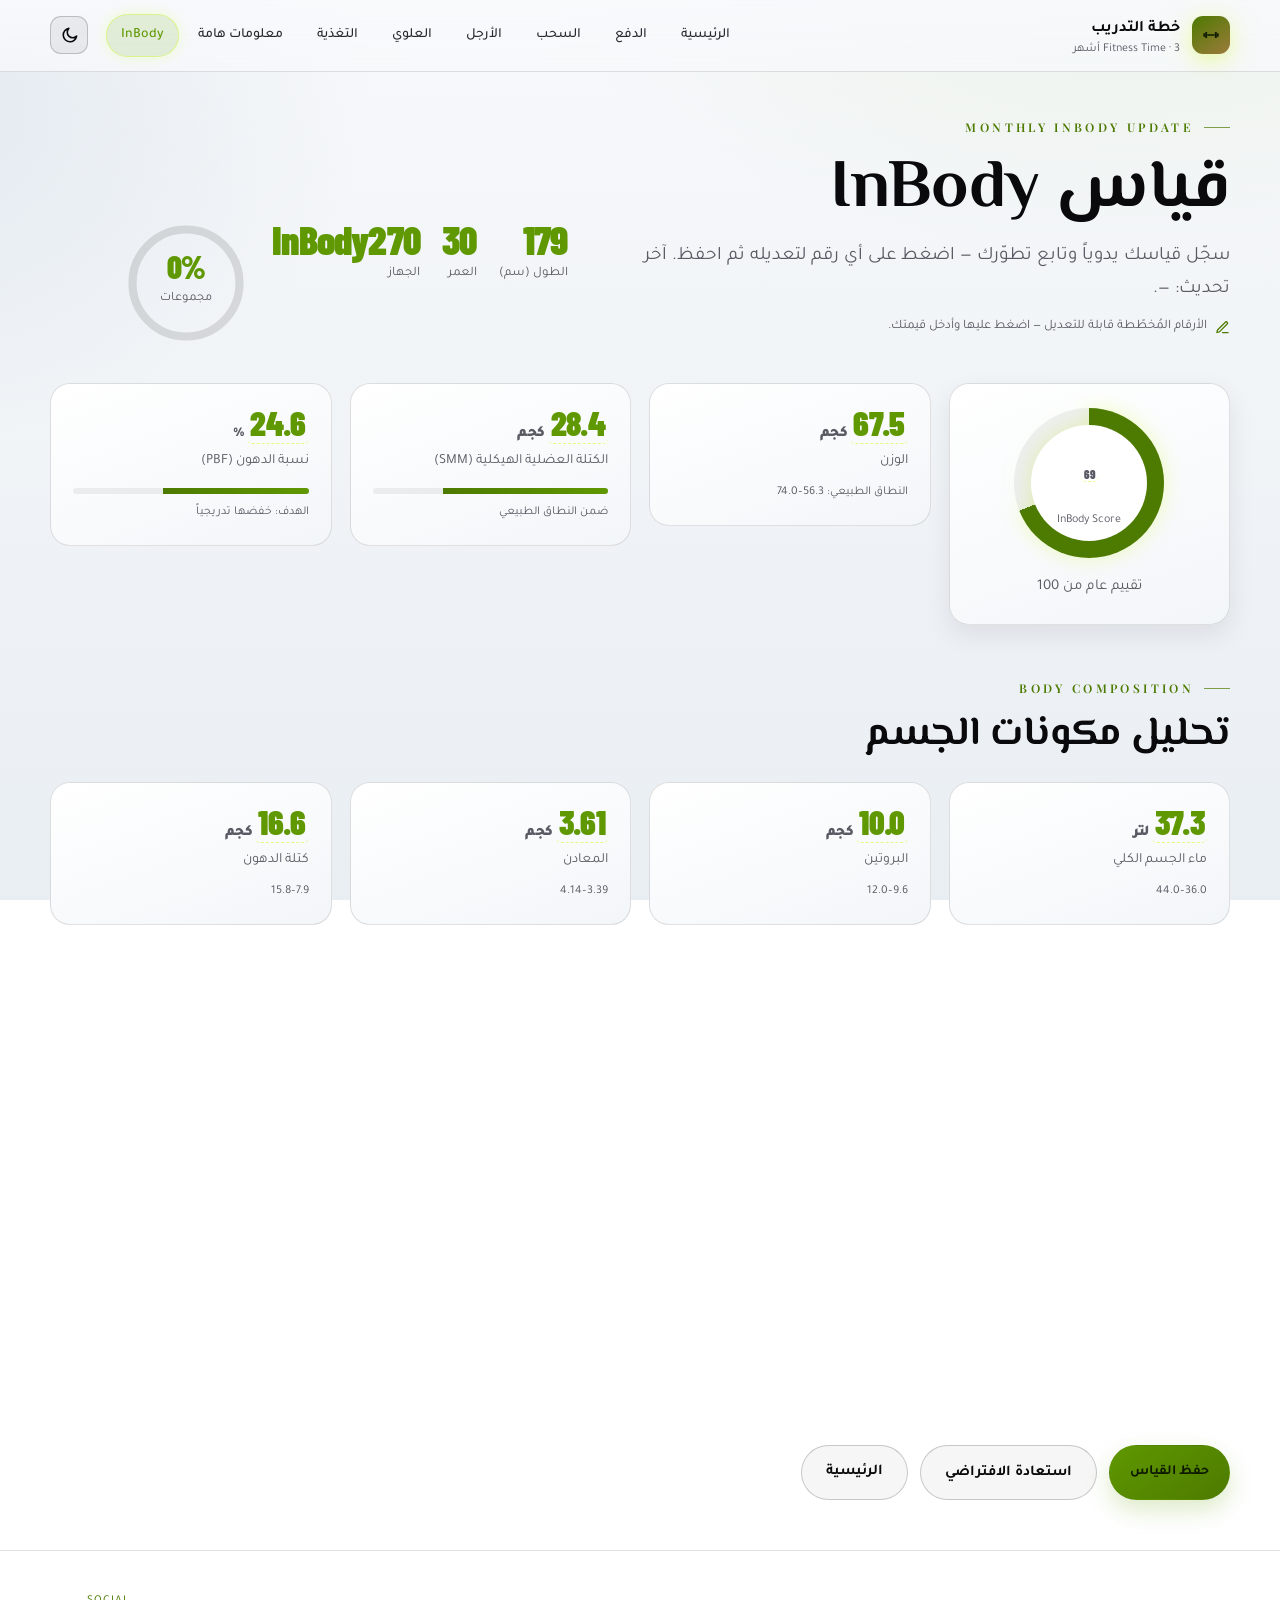
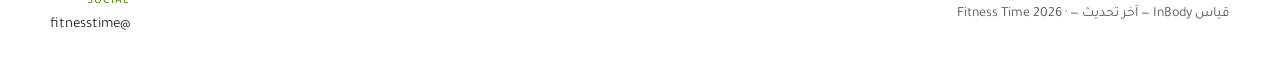
==== commit 40afb57d: "تصميم لوحة الأداء: صفوف تمارين بخطوط فاصلة + بطاقة حصة اليوم - تحويل بطاقات التمارين إلى صفوف مفصولة" ====
--- a/inbody.html
+++ b/inbody.html
@@ -5,7 +5,7 @@
   <meta name="viewport" content="width=device-width, initial-scale=1.0">
   <title>قياس InBody | خطة التدريب</title>
   <meta name="description" content="تقرير InBody: الوزن، الكتلة العضلية، نسبة الدهون، ونقاط القياس — إدخال يدوي ومتابعة شهرية.">
-  <meta name="theme-color" content="#0b1a2b">
+  <meta name="theme-color" content="#09090b">
   <link rel="icon" href="assets/icon.svg" type="image/svg+xml">
   <link rel="manifest" href="manifest.webmanifest">
   <script>try{var t=JSON.parse(localStorage.getItem('theme'));if(t)document.documentElement.dataset.theme=t;}catch(e){}</script>
--- a/assets/styles.css
+++ b/assets/styles.css
@@ -286,20 +286,22 @@
 .kpi b { display: block; font-family: var(--serif); font-size: 40px; color: var(--gold-2); line-height: 1; }
 .kpi span { color: var(--muted); font-size: 13px; }
 
-.exlist { display: grid; gap: 16px; margin-top: 26px; }
+.exlist { display: grid; gap: 0; margin-top: 18px; border-bottom: 1px solid var(--line); }
 .ex {
-  display: grid; grid-template-columns: 1fr auto; gap: 10px 18px; align-items: start;
-  background: var(--surface);
-  border: 1px solid var(--line); border-radius: var(--radius); padding: 20px 22px;
-  transition: border-color .2s, background .2s;
-}
-.ex:hover { border-color: rgba(204,255,0,.3); }
-.ex.done { border-color: rgba(95,191,143,.4); background: linear-gradient(160deg, rgba(95,191,143,.14), transparent 60%), var(--surface); }
-.ex-num { font-family: var(--serif); font-size: 30px; font-weight: 700; color: var(--gold); grid-column: 2; grid-row: 1; line-height: 1; text-align: center; min-width: 40px; }
-.ex-body { grid-column: 1; grid-row: 1 / span 2; }
-.ex-side { grid-column: 1 / -1; }
+  display: grid; grid-template-columns: auto 1fr auto; gap: 6px 16px; align-items: start;
+  background: transparent;
+  border-top: 1px solid var(--line); border-radius: 0; padding: 20px 4px 18px;
+  transition: background .2s;
+}
+.ex:hover { background: var(--fill-soft); }
+.ex.done { background: linear-gradient(90deg, rgba(95,191,143,.08), transparent 65%); }
+.ex-num { font-family: var(--numeric); font-size: 22px; font-weight: 900; color: var(--gold); grid-column: 1; grid-row: 1; line-height: 1.3; text-align: center; min-width: 34px; letter-spacing: .02em; }
+.ex-body { grid-column: 2; grid-row: 1; }
+.ex-side { grid-column: 1 / -1; grid-row: 2; }
 .ex-body h3 { font-size: 21px; }
-.ex-meta { display: flex; gap: 8px; flex-wrap: wrap; margin-top: 10px; }
+.ex-meta { display: flex; gap: 4px; flex-wrap: wrap; margin-top: 8px; }
+.ex-meta .chip { background: transparent; border: none; padding: 0; color: var(--muted); font-size: 12.5px; }
+.ex-meta .chip + .chip::before { content: "·"; margin-inline-end: 8px; color: var(--muted); }
 .chip {
   font-size: 13px; color: var(--text); background: var(--fill);
   border: 1px solid var(--line); padding: 5px 11px; border-radius: 9px;
@@ -312,21 +314,26 @@
   border-radius: 999px; transition: .2s;
 }
 .ex-link:hover { background: var(--gold-soft); }
-.ex-side { display: flex; flex-direction: row-reverse; justify-content: space-between; align-items: center; gap: 10px; border-top: 1px solid var(--line); padding-top: 12px; margin-top: 4px; }
-.sets { display: flex; gap: 6px; }
+.ex-side { display: flex; flex-direction: row-reverse; align-items: center; gap: 14px; padding-top: 6px; }
+.ex-side small { flex: none; }
+.sets { display: flex; gap: 5px; flex: 1; }
 .set-dot {
-  width: 30px; height: 30px; border-radius: 9px; border: 1px solid var(--line-2);
+  flex: 1; height: 30px; border-radius: 8px; border: 1px solid var(--line-2);
   background: var(--fill-soft); color: var(--muted); font-size: 13px; font-weight: 700;
+  font-family: var(--numeric);
   display: grid; place-items: center; cursor: pointer; transition: .15s; user-select: none;
 }
+@keyframes setPop { 0% { transform: scale(1); } 45% { transform: scale(1.12); } 100% { transform: scale(1); } }
+.set-dot.pop { animation: setPop .32s cubic-bezier(.34,1.56,.64,1); }
+@media (prefers-reduced-motion: reduce) { .set-dot.pop { animation: none; } }
 .set-dot:hover { border-color: var(--gold); color: var(--cream); }
 .set-dot.on { background: linear-gradient(145deg, var(--gold-2), var(--gold)); color: #0d1a00; border-color: transparent; }
 .ex-side small { color: var(--muted); font-size: 11px; }
 
 /* ---------- Exercise animation preview ---------------------------------- */
 .ex-preview {
-  grid-column: 2; grid-row: 2; align-self: start;
-  width: 90px; height: 90px; flex: none;
+  grid-column: 3; grid-row: 1; align-self: start;
+  width: 76px; height: 76px; flex: none;
   border-radius: 14px; overflow: hidden;
   border: 1px solid var(--line);
   background: var(--fill);
@@ -386,7 +393,12 @@
 .w-delta.down { color: var(--down); }
 
 /* progress bar */
-.progress-wrap { display: flex; align-items: center; gap: 14px; margin: 22px 0 4px; }
+.progress-wrap {
+  position: sticky; top: 74px; z-index: 30;
+  display: flex; align-items: center; gap: 14px; margin: 22px 0 4px;
+  padding: 10px 16px; background: var(--nav-panel);
+  border: 1px solid var(--line); border-radius: 999px;
+}
 .progress { flex: 1; height: 10px; border-radius: 999px; background: var(--fill); overflow: hidden; border: 1px solid var(--line); }
 .progress > i { display: block; height: 100%; width: 0; background: linear-gradient(90deg, var(--gold), var(--gold-2)); transition: width .35s ease; }
 .progress-label { font-size: 14px; color: var(--muted); white-space: nowrap; }
@@ -661,9 +673,11 @@
   .profile-stats { gap: 18px; }
 
   /* ---- Exercises ---- */
-  .ex { padding: 16px 16px 14px; gap: 8px 14px; }
-  .ex-num { font-size: 24px; min-width: 32px; }
-  .ex-preview { width: 72px; height: 72px; }
+  .ex { padding: 16px 2px 14px; gap: 6px 12px; }
+  .ex-num { font-size: 19px; min-width: 28px; }
+  .ex-preview { width: 64px; height: 64px; }
+  .set-dot { height: 28px; }
+  .progress-wrap { top: 68px; padding: 8px 14px; }
 
   /* ---- Section spacing ---- */
   .section { padding: 32px 0; }
@@ -788,6 +802,19 @@
   :root:not([data-theme="dark"]) .day-card .num { color: rgba(77,122,0,.22); }
 }
 
+/* Today's session highlight + per-day progress (home) */
+.day-card.today { border-color: rgba(204,255,0,.45); box-shadow: var(--glow-xs); }
+.today-badge {
+  position: absolute; top: 12px; inset-inline-start: 12px;
+  background: linear-gradient(145deg, var(--gold-2), var(--gold)); color: #0d1a00;
+  font-size: 11px; font-weight: 700; padding: 4px 10px; border-radius: 999px;
+}
+.day-progress { margin-top: 10px; font-size: 12px; color: var(--gold-2); font-weight: 700; }
+[data-theme="light"] .day-card.today { border-color: rgba(77,122,0,.45); }
+@media (prefers-color-scheme: light) {
+  :root:not([data-theme="dark"]) .day-card.today { border-color: rgba(77,122,0,.45); }
+}
+
 /* Mobile: lift timer FAB above bottom nav */
 @media (max-width: 620px) {
   .timer-fab { bottom: calc(64px + 14px); }
@@ -799,11 +826,8 @@
   body { background: #fff; color: #111; }
   .nav, .timer, .timer-fab, .hero-cta, [data-reveal] { opacity: 1 !important; transform: none !important; }
   .timer, .timer-fab, .theme-toggle, .ex-preview { display: none !important; }
-  .ex { grid-template-columns: auto 1fr auto; }
+  .ex { grid-template-columns: auto 1fr; }
   .ex-body { grid-column: 2; }
-  .ex-side { grid-column: 3; }
-  .ex { grid-template-columns: 1fr auto; }
-  .ex-body { grid-column: 1; }
   .ex-side { grid-column: 1 / -1; }
   .card, .ex, .panel, .stat, .w-field { box-shadow: none; border-color: #ccc; background: #fff; }
   h1,h2,h3,.display,.kpi b,.ex-num,.w-input,.w-stat b { color: #111; }
@@ -821,7 +845,7 @@
 .w-stat b      { font-family: var(--numeric); }
 
 /* Frosted glass cards — BURN card style */
-.card, .panel, .stat, .ex, .meal, .tip, .day-card, .feature, .coach {
+.card, .panel, .stat, .meal, .tip, .day-card, .feature, .coach {
   backdrop-filter: blur(10px);
   -webkit-backdrop-filter: blur(10px);
 }
@@ -849,15 +873,15 @@
   width: 128px; height: 128px; flex: none; display: block;
 }
 .activity-ring svg { width: 100%; height: 100%; }
-.ar-track { stroke: rgba(255,255,255,.07); }
+.ar-track { stroke: var(--line); }
 .ar-fill  {
-  stroke: #CCFF00;
+  stroke: var(--gold);
   filter: drop-shadow(0 0 8px rgba(204,255,0,.55));
   transition: stroke-dashoffset .65s cubic-bezier(.4,0,.2,1);
 }
 .ar-pct {
   font-family: 'Barlow Condensed', sans-serif;
-  font-weight: 900; font-size: 28px; fill: #CCFF00;
+  font-weight: 900; font-size: 28px; fill: var(--gold-2);
   letter-spacing: -.03em;
 }
 .ar-label {
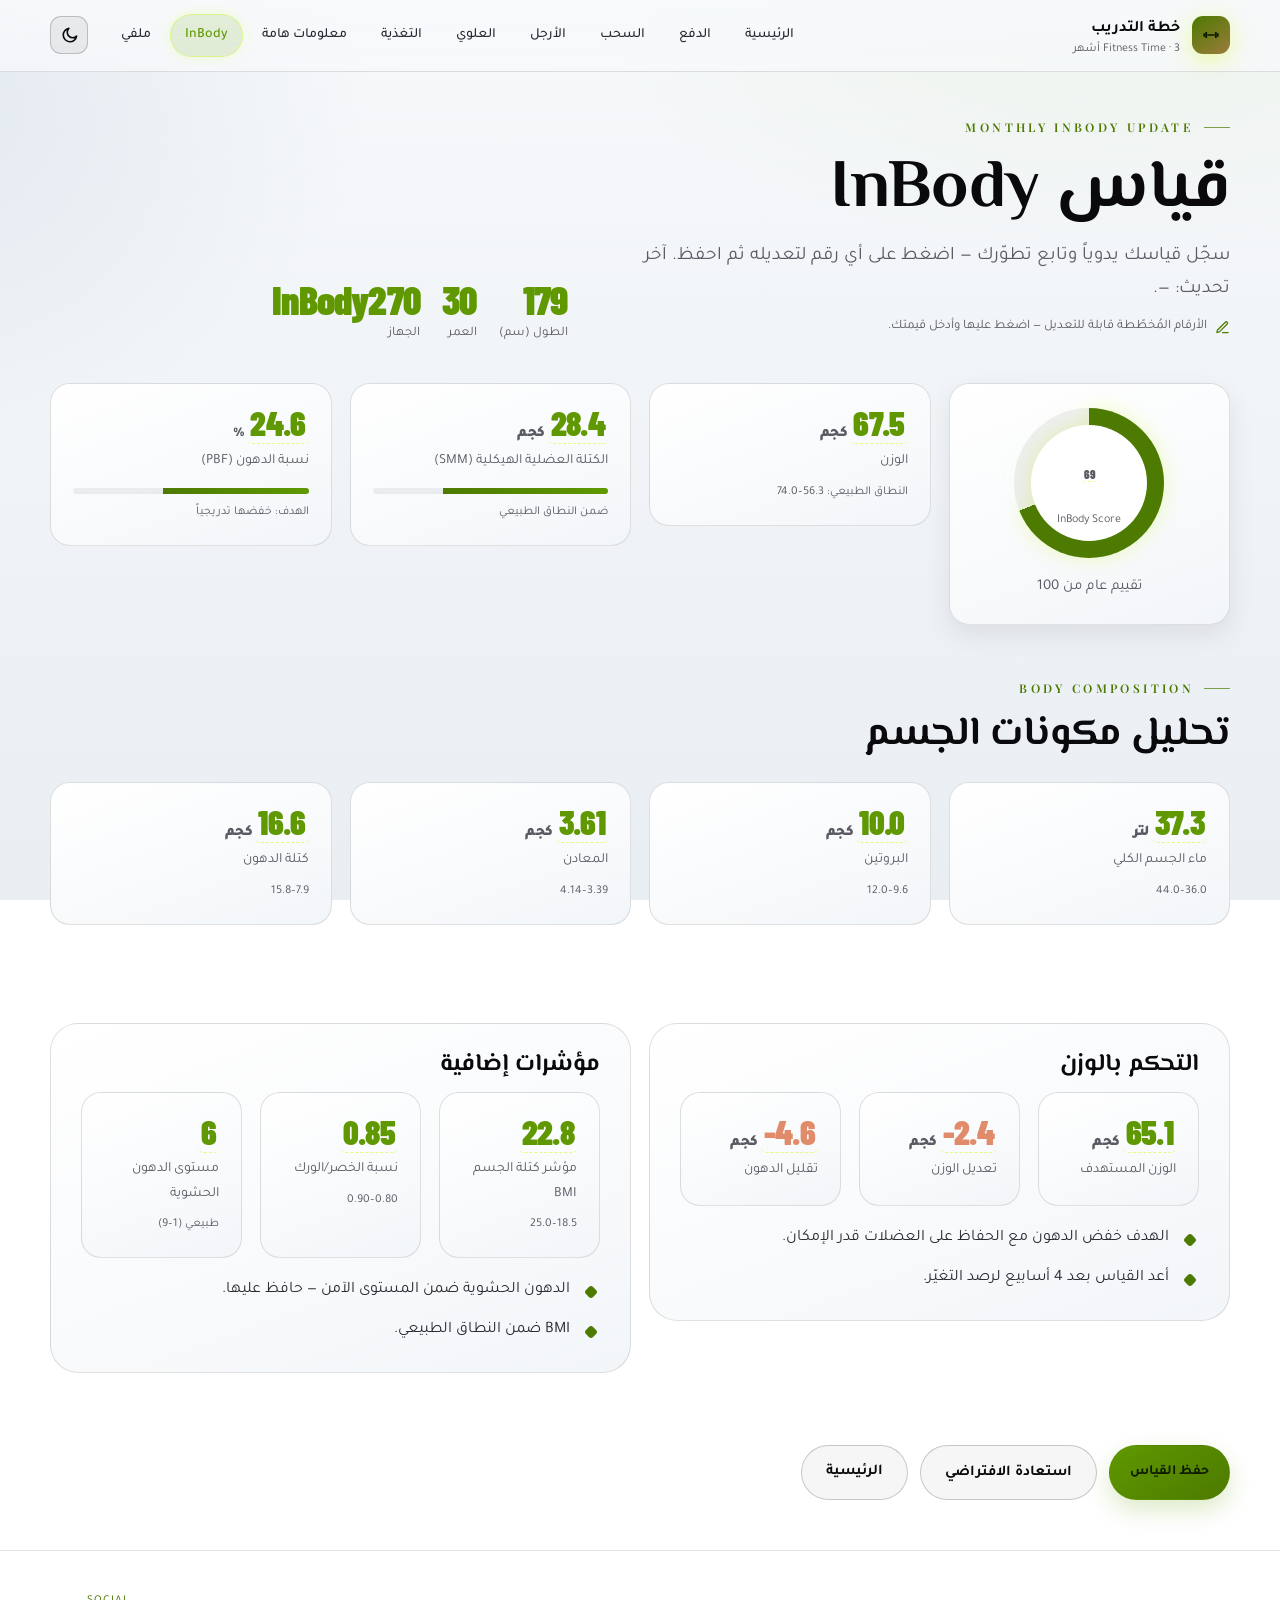
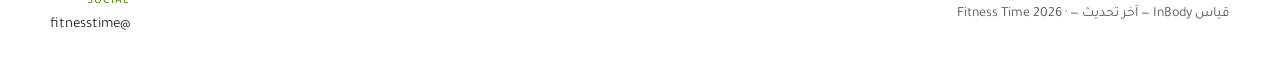
==== commit 53d9e7d1: "إضافة صفحة الملف الشخصي: بيانات الجسم والأهداف المحسوبة تلقائياً - صفحة profile.html: الاسم، الجنس، " ====
--- a/inbody.html
+++ b/inbody.html
@@ -27,6 +27,7 @@
         <a href="nutrition.html">التغذية</a>
         <a href="info.html">معلومات هامة</a>
         <a href="inbody.html">InBody</a>
+        <a href="profile.html">ملفي</a>
       </nav>
       <button class="theme-toggle" id="themeToggle" type="button" aria-label="تبديل الوضع"></button>
     </div>
@@ -151,9 +152,9 @@
       <svg width="24" height="24" viewBox="0 0 24 24" fill="none" stroke="currentColor" stroke-width="2" stroke-linecap="round" stroke-linejoin="round"><line x1="18" y1="20" x2="18" y2="10"/><line x1="12" y1="20" x2="12" y2="4"/><line x1="6" y1="20" x2="6" y2="14"/></svg>
       <span>InBody</span>
     </a>
-    <a class="bottom-nav__item" href="info.html" aria-label="معلومات">
-      <svg width="24" height="24" viewBox="0 0 24 24" fill="none" stroke="currentColor" stroke-width="2" stroke-linecap="round" stroke-linejoin="round"><circle cx="12" cy="12" r="10"/><line x1="12" y1="16" x2="12" y2="12"/><line x1="12" y1="8" x2="12.01" y2="8"/></svg>
-      <span>معلومات</span>
+    <a class="bottom-nav__item" href="profile.html" aria-label="ملفي">
+      <svg width="24" height="24" viewBox="0 0 24 24" fill="none" stroke="currentColor" stroke-width="2" stroke-linecap="round" stroke-linejoin="round"><path d="M20 21v-2a4 4 0 0 0-4-4H8a4 4 0 0 0-4 4v2"/><circle cx="12" cy="7" r="4"/></svg>
+      <span>ملفي</span>
     </a>
   </nav>
 
--- a/assets/styles.css
+++ b/assets/styles.css
@@ -632,6 +632,21 @@
 .ib-hint svg { width: 15px; height: 15px; color: var(--gold); }
 #ibSave { padding: 10px 20px; font-size: 14px; }
 
+/* ---------- Profile page --------------------------------------------------- */
+.pf-form { display: grid; grid-template-columns: repeat(2, 1fr); gap: 16px 18px; margin-top: 6px; }
+.pf-field { display: grid; gap: 8px; align-content: start; }
+.pf-field label { font-size: 13px; color: var(--muted); font-weight: 500; }
+.pf-field input, .pf-field select {
+  width: 100%; background: var(--fill); border: 1px solid var(--line-2); border-radius: 12px;
+  color: var(--cream); font-family: var(--ar-body); font-size: 15px; padding: 11px 14px;
+  transition: border-color .2s; appearance: none; -webkit-appearance: none;
+}
+.pf-field input:focus, .pf-field select:focus { outline: none; border-color: var(--gold); }
+.pf-field input[type="number"] { font-family: var(--numeric); font-weight: 700; font-size: 17px; }
+.pf-field select option { background: var(--nav-panel); color: var(--cream); }
+.pf-span2 { grid-column: 1 / -1; }
+.pf-note { color: var(--muted); font-size: 12.5px; margin-top: 16px; }
+
 /* ---------- Responsive ---------------------------------------------------- */
 @media (max-width: 920px) {
   .coach-grid { grid-template-columns: 1fr; }
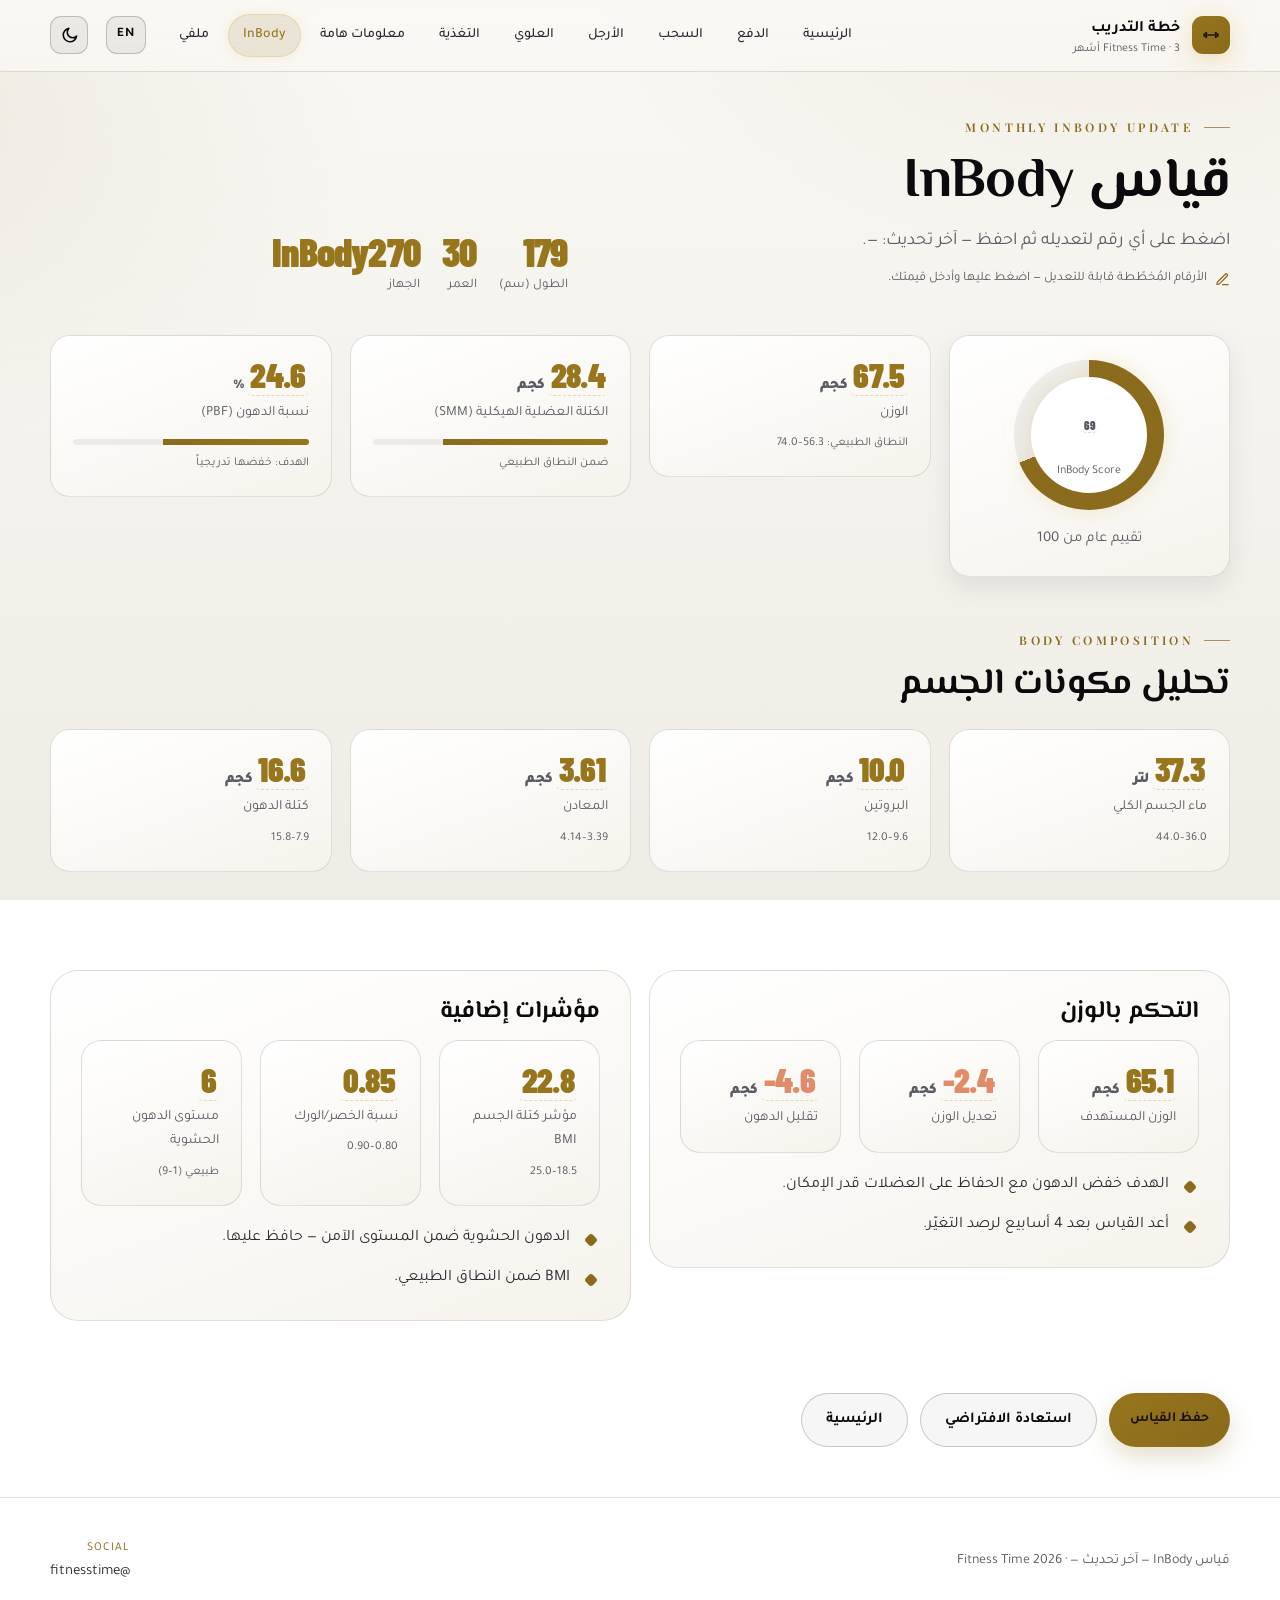
==== commit 950adfd9: "تحسين الواجهة: هوية ذهبية فاخرة + تحسينات جوال + لغتين ومؤقّت شاشة القفل - لوحة ألوان أونيكس وذهب (ا" ====
--- a/inbody.html
+++ b/inbody.html
@@ -2,13 +2,17 @@
 <html lang="ar" dir="rtl">
 <head>
   <meta charset="UTF-8">
-  <meta name="viewport" content="width=device-width, initial-scale=1.0">
+  <meta name="viewport" content="width=device-width, initial-scale=1.0, viewport-fit=cover">
+  <meta name="apple-mobile-web-app-capable" content="yes">
+  <meta name="apple-mobile-web-app-status-bar-style" content="black-translucent">
+  <meta name="apple-mobile-web-app-title" content="خطة التدريب">
+  <meta name="format-detection" content="telephone=no">
   <title>قياس InBody | خطة التدريب</title>
   <meta name="description" content="تقرير InBody: الوزن، الكتلة العضلية، نسبة الدهون، ونقاط القياس — إدخال يدوي ومتابعة شهرية.">
   <meta name="theme-color" content="#09090b">
   <link rel="icon" href="assets/icon.svg" type="image/svg+xml">
   <link rel="manifest" href="manifest.webmanifest">
-  <script>try{var t=JSON.parse(localStorage.getItem('theme'));if(t)document.documentElement.dataset.theme=t;}catch(e){}</script>
+  <script>try{var t=JSON.parse(localStorage.getItem('theme'));if(t)document.documentElement.dataset.theme=t;var L=JSON.parse(localStorage.getItem('lang'));if(L==='en'){document.documentElement.lang='en';document.documentElement.dir='ltr';}}catch(e){}</script>
   <link rel="stylesheet" href="assets/styles.css">
 </head>
 <body data-day="inbody">
@@ -38,7 +42,7 @@
       <div data-reveal>
         <p class="eyebrow">Monthly InBody Update</p>
         <h1 class="display">قياس InBody</h1>
-        <p class="lead">سجّل قياسك يدوياً وتابع تطوّرك — اضغط على أي رقم لتعديله ثم احفظ. آخر تحديث: <span data-ib-date>—</span>.</p>
+        <p class="lead">اضغط على أي رقم لتعديله ثم احفظ — آخر تحديث: <span data-ib-date>—</span>.</p>
         <div class="ib-hint">
           <svg viewBox="0 0 24 24" fill="none" stroke="currentColor" stroke-width="2" stroke-linecap="round" stroke-linejoin="round"><path d="M12 20h9M16.5 3.5a2.1 2.1 0 0 1 3 3L7 19l-4 1 1-4 12.5-12.5z"/></svg>
           الأرقام المُخطّطة قابلة للتعديل — اضغط عليها وأدخل قيمتك.
@@ -132,6 +136,7 @@
     </div>
   </footer>
 
+  <script src="assets/i18n.js"></script>
   <script src="assets/app.js" defer></script>
 
   <!-- Bottom Navigation Bar (Mobile) -->
--- a/assets/styles.css
+++ b/assets/styles.css
@@ -1,6 +1,6 @@
 /* ==========================================================================
-   3-Month Training Plan — BURN Electric Theme
-   Deep black + fluorescent lime, inspired by BURN / Nike Training Club.
+   3-Month Training Plan — Onyx & Gold Theme
+   Deep charcoal black + champagne gold. Quiet luxury for training.
    ========================================================================== */
 
 @import url('https://fonts.googleapis.com/css2?family=Barlow+Condensed:wght@700;900&family=Playfair+Display:wght@500;600;700&family=El+Messiri:wght@500;600;700&family=Tajawal:wght@300;400;500;700&display=swap');
@@ -16,10 +16,10 @@
   --cream:    #f0f0f0;
   --text:     #b0b0b8;
   --muted:    #66666e;
-  /* accent — BURN electric lime */
-  --gold:      #CCFF00;
-  --gold-2:    #d4ff2a;
-  --gold-soft: rgba(204,255,0,.10);
+  /* accent — champagne gold */
+  --gold:      #D9B45C;
+  --gold-2:    #EBCF8E;
+  --gold-soft: rgba(217,180,92,.12);
   --ok:        #5fbf8f;
   --down:      #e08aa0;
   /* lines + fx */
@@ -29,14 +29,14 @@
   --shadow-sm: 0 10px 30px rgba(0,0,0,.55);
   --radius:  20px;
   --radius-lg: 28px;
-  /* glow — BURN neon lime */
-  --glow:    0 0 22px rgba(204,255,0,.45);
-  --glow-sm: 0 0 12px rgba(204,255,0,.28);
-  --glow-xs: 0 0  7px rgba(204,255,0,.20);
+  /* glow — soft gold sheen */
+  --glow:    0 0 22px rgba(217,180,92,.35);
+  --glow-sm: 0 0 12px rgba(217,180,92,.22);
+  --glow-xs: 0 0  7px rgba(217,180,92,.16);
   /* themed semantic tokens — these flip in light mode */
   --bg:
-    radial-gradient(1100px 600px at 88% -8%, rgba(204,255,0,.07), transparent 55%),
-    radial-gradient(900px 700px at -6% 10%, rgba(204,255,0,.03), transparent 50%),
+    radial-gradient(1100px 600px at 88% -8%, rgba(217,180,92,.07), transparent 55%),
+    radial-gradient(900px 700px at -6% 10%, rgba(217,180,92,.03), transparent 50%),
     linear-gradient(180deg, var(--navy-850) 0%, var(--navy-900) 100%);
   --nav-bg: linear-gradient(180deg, rgba(9,9,11,.96), rgba(9,9,11,.78));
   --nav-panel: #0d0d0f;
@@ -44,7 +44,7 @@
   --fill:      rgba(255,255,255,.06);
   --fill-soft: rgba(255,255,255,.03);
   --frame-bg:
-    radial-gradient(120% 90% at 70% 10%, rgba(204,255,0,.18), transparent 55%),
+    radial-gradient(120% 90% at 70% 10%, rgba(217,180,92,.18), transparent 55%),
     linear-gradient(160deg, #1a1a1c 0%, #0d0d0f 70%);
   --frame-dot: rgba(255,255,255,.04);
   --ring-inner: var(--navy-800);
@@ -60,9 +60,9 @@
   --l-cream: #0a0a0c;
   --l-text:  #2a2a32;
   --l-muted: #5a5a64;
-  --l-gold:    #4d7a00;          /* dark lime — legible on white */
-  --l-gold-2:  #5f9800;
-  --l-gold-soft: rgba(102,160,0,.14);
+  --l-gold:    #8a6a1c;          /* deep gold — legible on white */
+  --l-gold-2:  #96751d;
+  --l-gold-soft: rgba(138,106,28,.14);
   --l-ok:   #2f9e6a;
   --l-down: #c14e69;
   --l-line:   rgba(10,10,12,.12);
@@ -70,17 +70,17 @@
   --l-shadow:    0 22px 50px rgba(0,0,0,.12);
   --l-shadow-sm: 0 10px 26px rgba(0,0,0,.08);
   --l-bg:
-    radial-gradient(1100px 600px at 88% -8%, rgba(102,160,0,.08), transparent 55%),
-    radial-gradient(900px 700px at -6% 10%, rgba(120,150,180,.15), transparent 50%),
-    linear-gradient(180deg, #f7f9fb 0%, #e9eef3 100%);
-  --l-nav-bg: linear-gradient(180deg, rgba(247,249,251,.94), rgba(247,249,251,.72));
-  --l-nav-panel: #ffffff;
-  --l-surface: linear-gradient(160deg, #ffffff, #f3f6f9);
+    radial-gradient(1100px 600px at 88% -8%, rgba(138,106,28,.09), transparent 55%),
+    radial-gradient(900px 700px at -6% 10%, rgba(170,150,110,.12), transparent 50%),
+    linear-gradient(180deg, #faf8f4 0%, #efece5 100%);
+  --l-nav-bg: linear-gradient(180deg, rgba(250,248,244,.94), rgba(250,248,244,.72));
+  --l-nav-panel: #fffdf9;
+  --l-surface: linear-gradient(160deg, #ffffff, #f6f3ec);
   --l-fill:      rgba(10,10,12,.06);
   --l-fill-soft: rgba(10,10,12,.035);
   --l-frame-bg:
-    radial-gradient(120% 90% at 70% 10%, rgba(102,160,0,.14), transparent 55%),
-    linear-gradient(160deg, #e7edf3 0%, #d7e0ea 70%);
+    radial-gradient(120% 90% at 70% 10%, rgba(138,106,28,.14), transparent 55%),
+    linear-gradient(160deg, #efeadf 0%, #e3dcca 70%);
   --l-frame-dot: rgba(10,10,12,.06);
   --l-ring-inner: #ffffff;
   --l-timer-bg: rgba(255,255,255,.96);
@@ -117,7 +117,7 @@
 }
 
 * { box-sizing: border-box; }
-html { scroll-behavior: smooth; }
+html { scroll-behavior: smooth; -webkit-tap-highlight-color: transparent; }
 
 body {
   margin: 0;
@@ -125,11 +125,20 @@
   color: var(--text);
   background: var(--bg);
   background-attachment: fixed;
-  min-height: 100vh;
+  min-height: 100dvh;
   line-height: 1.75;
   -webkit-font-smoothing: antialiased;
   text-rendering: optimizeLegibility;
 }
+
+/* film grain — breaks digital flatness (luxury texture) */
+body::after {
+  content: ""; position: fixed; inset: 0; z-index: 1; pointer-events: none;
+  background-image: url("data:image/svg+xml;utf8,<svg xmlns='http://www.w3.org/2000/svg' width='160' height='160'><filter id='n'><feTurbulence type='fractalNoise' baseFrequency='0.9' numOctaves='2' stitchTiles='stitch'/><feColorMatrix type='saturate' values='0'/></filter><rect width='100%25' height='100%25' filter='url(%23n)' opacity='0.5'/></svg>");
+  opacity: .045; mix-blend-mode: overlay;
+}
+
+a, button, .set-dot { touch-action: manipulation; }
 
 a { color: var(--gold-2); text-decoration: none; }
 img { max-width: 100%; display: block; }
@@ -148,8 +157,8 @@
 .brand .mark {
   width: 38px; height: 38px; border-radius: 11px; flex: none;
   display: grid; place-items: center;
-  background: linear-gradient(145deg, var(--gold), #9c7b3c);
-  color: #0d1a00; box-shadow: 0 6px 18px rgba(204,255,0,.35);
+  background: linear-gradient(145deg, var(--gold-2), var(--gold));
+  color: #1c1405; box-shadow: 0 6px 18px rgba(217,180,92,.35);
 }
 .brand small { display: block; font-weight: 400; color: var(--muted); font-size: 12px; line-height: 1; }
 .nav-links { display: flex; gap: 4px; margin-inline-start: auto; flex-wrap: wrap; }
@@ -158,7 +167,7 @@
   font-size: 14px; font-weight: 500; transition: .2s; border: 1px solid transparent;
 }
 .nav-links a:hover { background: var(--fill); color: var(--cream); }
-.nav-links a.active { background: var(--gold-soft); color: var(--gold-2); border-color: rgba(204,255,0,.35); }
+.nav-links a.active { background: var(--gold-soft); color: var(--gold-2); border-color: rgba(217,180,92,.35); }
 
 /* theme toggle (light / dark) */
 .theme-toggle {
@@ -193,15 +202,16 @@
 h1, h2, h3 { color: var(--cream); margin: 0; line-height: 1.12; font-weight: 700; }
 .display {
   font-family: var(--ar-display);
-  font-size: clamp(34px, 6vw, 68px);
+  font-size: clamp(30px, 5vw, 56px);
   letter-spacing: -.01em;
-}
-.section-title { font-family: var(--ar-display); font-size: clamp(26px, 3.4vw, 40px); }
-
-.lead { color: var(--muted); font-size: clamp(16px, 1.6vw, 19px); margin: 12px 0 0; max-width: 60ch; }
+  text-wrap: balance;
+}
+.section-title { font-family: var(--ar-display); font-size: clamp(24px, 3vw, 36px); text-wrap: balance; }
+
+.lead { color: var(--muted); font-size: clamp(15px, 1.5vw, 18px); margin: 12px 0 0; max-width: 58ch; }
 
 .section { padding: 64px 0; }
-.section + .section { padding-top: 8px; }
+.section + .section { padding-top: 28px; }
 
 /* ---------- Hero / cover -------------------------------------------------- */
 .hero { padding: 56px 0 40px; }
@@ -249,7 +259,8 @@
   transition: transform .15s, box-shadow .2s, background .2s; text-align: center;
 }
 .btn:hover { transform: translateY(-2px); }
-.btn-gold { background: linear-gradient(145deg, var(--gold-2), var(--gold)); color: #0d1a00; box-shadow: 0 12px 26px rgba(204,255,0,.30); }
+.btn:active { transform: translateY(1px) scale(0.98); transition-duration: .08s; box-shadow: none !important; }
+.btn-gold { background: linear-gradient(145deg, var(--gold-2), var(--gold)); color: #1c1405; box-shadow: 0 12px 26px rgba(217,180,92,.30); }
 .btn-ghost { background: var(--fill-soft); color: var(--cream); border-color: var(--line-2); }
 .btn-ghost:hover { background: var(--fill); }
 
@@ -271,7 +282,7 @@
 /* day picker cards on home */
 .day-card { display: block; position: relative; overflow: hidden; }
 .day-card .num {
-  font-family: var(--serif); font-size: 54px; color: rgba(204,255,0,.28);
+  font-family: var(--serif); font-size: 54px; color: rgba(217,180,92,.28);
   line-height: 1; font-weight: 700; margin-bottom: 6px;
 }
 .day-card .when { color: var(--gold); font-size: 13px; font-weight: 700; letter-spacing: .04em; }
@@ -310,7 +321,7 @@
 .ex-links { display: flex; gap: 8px; flex-wrap: wrap; margin-top: 12px; }
 .ex-link {
   display: inline-flex; align-items: center; gap: 7px; font-size: 13px; font-weight: 700;
-  color: var(--gold-2); padding: 6px 12px; border: 1px solid rgba(204,255,0,.3);
+  color: var(--gold-2); padding: 6px 12px; border: 1px solid rgba(217,180,92,.3);
   border-radius: 999px; transition: .2s;
 }
 .ex-link:hover { background: var(--gold-soft); }
@@ -327,7 +338,7 @@
 .set-dot.pop { animation: setPop .32s cubic-bezier(.34,1.56,.64,1); }
 @media (prefers-reduced-motion: reduce) { .set-dot.pop { animation: none; } }
 .set-dot:hover { border-color: var(--gold); color: var(--cream); }
-.set-dot.on { background: linear-gradient(145deg, var(--gold-2), var(--gold)); color: #0d1a00; border-color: transparent; }
+.set-dot.on { background: linear-gradient(145deg, var(--gold-2), var(--gold)); color: #1c1405; border-color: transparent; }
 .ex-side small { color: var(--muted); font-size: 11px; }
 
 /* ---------- Exercise animation preview ---------------------------------- */
@@ -461,8 +472,8 @@
 .timer-fab {
   position: fixed; inset-inline-end: 22px; bottom: 22px; z-index: 55;
   width: 56px; height: 56px; border-radius: 50%; border: none; cursor: pointer;
-  background: linear-gradient(145deg, var(--gold-2), var(--gold)); color: #0d1a00;
-  box-shadow: 0 14px 30px rgba(204,255,0,.4); display: grid; place-items: center;
+  background: linear-gradient(145deg, var(--gold-2), var(--gold)); color: #1c1405;
+  box-shadow: 0 14px 30px rgba(217,180,92,.4); display: grid; place-items: center;
   transition: transform .15s;
 }
 .timer-fab:hover { transform: scale(1.06); }
@@ -485,7 +496,7 @@
   border: 1px solid var(--line); background: var(--surface);
   box-shadow: var(--shadow-sm); transition: border-color .2s, transform .2s;
 }
-.feature:hover { border-color: rgba(204,255,0,.4); transform: translateY(-3px); }
+.feature:hover { border-color: rgba(217,180,92,.4); transform: translateY(-3px); }
 .feature-img { position: relative; aspect-ratio: 16 / 9; overflow: hidden; }
 .feature-img img { width: 100%; height: 100%; object-fit: cover; transition: transform .5s ease; }
 .feature:hover .feature-img img { transform: scale(1.05); }
@@ -506,7 +517,7 @@
   background: var(--surface); box-shadow: var(--shadow-sm);
   transition: border-color .2s, transform .2s;
 }
-.coach:hover { border-color: rgba(204,255,0,.4); transform: translateY(-3px); }
+.coach:hover { border-color: rgba(217,180,92,.4); transform: translateY(-3px); }
 .coach-photo { position: relative; aspect-ratio: 5 / 4; overflow: hidden; }
 .coach-photo img { width: 100%; height: 100%; object-fit: cover; transition: transform .5s ease; }
 .coach:hover .coach-photo img { transform: scale(1.05); }
@@ -516,8 +527,8 @@
 }
 .coach-tag {
   position: absolute; inset-block-start: 14px; inset-inline-start: 14px; z-index: 2;
-  font-size: 12px; font-weight: 700; color: #0d1a00; padding: 5px 12px; border-radius: 999px;
-  background: linear-gradient(145deg, var(--gold-2), var(--gold)); box-shadow: 0 6px 16px rgba(204,255,0,.35);
+  font-size: 12px; font-weight: 700; color: #1c1405; padding: 5px 12px; border-radius: 999px;
+  background: linear-gradient(145deg, var(--gold-2), var(--gold)); box-shadow: 0 6px 16px rgba(217,180,92,.35);
 }
 .coach-body { padding: 20px 22px 24px; }
 .coach-body h3 { font-size: 22px; }
@@ -534,7 +545,7 @@
   border: 1px solid var(--line); border-radius: var(--radius); background: var(--surface);
   box-shadow: var(--shadow-sm); transition: border-color .2s, transform .2s;
 }
-.meal:hover { border-color: rgba(204,255,0,.4); transform: translateY(-3px); }
+.meal:hover { border-color: rgba(217,180,92,.4); transform: translateY(-3px); }
 .meal-img { position: relative; aspect-ratio: 4 / 3; overflow: hidden; }
 .meal-img img { width: 100%; height: 100%; object-fit: cover; transition: transform .5s ease; }
 .meal:hover .meal-img img { transform: scale(1.05); }
@@ -587,15 +598,15 @@
   border: 1px solid var(--line); border-radius: var(--radius); background: var(--surface);
   box-shadow: var(--shadow-sm); transition: border-color .2s, transform .2s; overflow: hidden;
 }
-.tip:hover { border-color: rgba(204,255,0,.4); transform: translateY(-3px); }
+.tip:hover { border-color: rgba(217,180,92,.4); transform: translateY(-3px); }
 .tip-no {
   position: absolute; inset-block-start: 18px; inset-inline-end: 22px;
-  font-family: var(--serif); font-size: 34px; font-weight: 700; color: rgba(204,255,0,.20); line-height: 1;
+  font-family: var(--serif); font-size: 34px; font-weight: 700; color: rgba(217,180,92,.20); line-height: 1;
   pointer-events: none;
 }
 .tip-ic {
   width: 50px; height: 50px; border-radius: 14px; display: grid; place-items: center; margin-bottom: 16px;
-  background: var(--gold-soft); border: 1px solid rgba(204,255,0,.3); color: var(--gold-2);
+  background: var(--gold-soft); border: 1px solid rgba(217,180,92,.3); color: var(--gold-2);
 }
 .tip-ic svg { width: 26px; height: 26px; }
 .tip h3 { font-size: 18px; margin-bottom: 8px; }
@@ -610,7 +621,7 @@
 }
 .day span { color: var(--muted); font-size: 14px; }
 .day b { font-size: 14.5px; color: var(--text); }
-.day.on { border-color: rgba(204,255,0,.32); background: var(--gold-soft); }
+.day.on { border-color: rgba(217,180,92,.32); background: var(--gold-soft); }
 .day.on b { color: var(--gold-2); }
 .day.off { opacity: .7; }
 .golden-tip { display: flex; flex-direction: column; }
@@ -620,7 +631,7 @@
 /* ---------- InBody: editable manual fields ------------------------------- */
 .ib {
   cursor: text; outline: none; border-radius: 5px; padding: 0 3px;
-  border-bottom: 1px dashed rgba(204,255,0,.5); transition: background .15s, border-color .15s;
+  border-bottom: 1px dashed rgba(217,180,92,.5); transition: background .15s, border-color .15s;
   unicode-bidi: plaintext;
 }
 .ib:hover { border-bottom-color: var(--gold); }
@@ -646,6 +657,38 @@
 .pf-field select option { background: var(--nav-panel); color: var(--cream); }
 .pf-span2 { grid-column: 1 / -1; }
 .pf-note { color: var(--muted); font-size: 12.5px; margin-top: 16px; }
+
+/* weight log chart */
+.pf-chart { margin-top: 8px; }
+.pf-chart svg { width: 100%; height: auto; display: block; }
+.pf-empty { color: var(--muted); font-size: 13.5px; margin: 8px 0 0; }
+.pf-log-stats { display: flex; gap: 26px; flex-wrap: wrap; margin-top: 16px; }
+.pf-log-stats div { display: grid; gap: 2px; }
+.pf-log-stats b { font-family: var(--numeric); font-weight: 900; font-size: 22px; color: var(--cream); line-height: 1; }
+.pf-log-stats span { color: var(--muted); font-size: 12px; }
+
+/* weekly weigh-in reminder banner */
+.remind-banner { margin-top: 18px; }
+.remind-banner .rb-in {
+  display: flex; align-items: center; gap: 14px;
+  background: var(--surface); border: 1px solid rgba(217,180,92,.30); border-radius: var(--radius);
+  padding: 14px 18px;
+}
+.remind-banner svg { width: 26px; height: 26px; color: var(--gold-2); flex: none; }
+.remind-banner .rb-txt { flex: 1; display: grid; gap: 2px; min-width: 0; }
+.remind-banner b { color: var(--cream); font-size: 15px; }
+.remind-banner span { color: var(--muted); font-size: 12.5px; }
+.remind-banner .btn { padding: 9px 16px; font-size: 13px; }
+.rb-close { background: none; border: none; color: var(--muted); font-size: 20px; cursor: pointer; padding: 4px 8px; line-height: 1; }
+.rb-close:hover { color: var(--cream); }
+[data-theme="light"] .remind-banner .rb-in { border-color: rgba(117,90,21,.35); }
+@media (prefers-color-scheme: light) {
+  :root:not([data-theme="dark"]) .remind-banner .rb-in { border-color: rgba(117,90,21,.35); }
+}
+@media (max-width: 620px) {
+  .remind-banner .rb-in { flex-wrap: wrap; }
+  .remind-banner .rb-txt { flex: 1 1 60%; }
+}
 
 /* ---------- Responsive ---------------------------------------------------- */
 @media (max-width: 920px) {
@@ -662,9 +705,9 @@
 }
 @media (max-width: 620px) {
 
-  /* ---- Padding to avoid bottom nav overlap ---- */
-  body { padding-bottom: 0; }
-  .footer { margin-bottom: 72px; }
+  /* ---- iOS: fixed backgrounds repaint badly — use scroll ---- */
+  body { padding-bottom: 0; background-attachment: scroll; font-size: 14.5px; line-height: 1.65; }
+  .footer { margin-bottom: calc(60px + env(safe-area-inset-bottom, 0px)); padding: 26px 0; }
 
   /* ---- Nav: keep hamburger as fallback but hide on mobile ---- */
   .nav-toggle { display: grid; margin-inline-start: auto; }
@@ -679,59 +722,110 @@
   }
   .nav-links.open { max-height: 78vh; opacity: 1; pointer-events: auto; }
   .nav-links a { padding: 12px 14px; font-size: 15px; border-radius: 12px; }
+  .nav-in { padding: 10px 0; }
+  .brand small { font-size: 10px; }
+
+  /* ---- Compact type scale (iPhone) ---- */
+  .display { font-size: clamp(23px, 6.6vw, 30px); }
+  .section-title { font-size: 19px; }
+  .lead { font-size: 13.5px; line-height: 1.7; margin-top: 8px; }
+  .eyebrow { font-size: 10px; letter-spacing: .2em; margin-bottom: 10px; }
+  .card h3 { font-size: 16px; }
+  .card p { font-size: 13px; }
+  .kpi b { font-size: 28px; }
+  .kpi span { font-size: 11.5px; }
+  .kpis { gap: 16px; }
+  .panel { padding: 20px 18px; }
+  .panel h2 { font-size: 18px; margin-bottom: 10px; }
+  .note-list { gap: 9px; }
+  .note-list li { font-size: 13.5px; }
+  .feature-body { padding: 16px 18px 20px; }
+  .feature-body h3 { font-size: 19px; }
+  .feature-body p { font-size: 13px; }
+  .tip { padding: 18px 16px 16px; }
+  .tip h3 { font-size: 15.5px; }
+  .tip p { font-size: 13px; }
+  .tip-ic { width: 42px; height: 42px; margin-bottom: 12px; }
+  .stat { padding: 16px; }
+  .stat .v { font-size: 27px; }
+  .stat .k { font-size: 12.5px; margin-top: 6px; }
+  .golden-tip p { font-size: 13.5px; }
+  .profile-body h2 { font-size: 24px; }
+  .profile-stats b { font-size: 24px; }
 
   /* ---- Cards ---- */
+  .cards { gap: 12px; }
+  .overview-main { min-height: 0; justify-content: flex-start; padding: 20px 20px; }
+  .overview-label { margin-bottom: 10px; }
+  .overview-text { line-height: 1.7; }
   .cards.c2 { grid-template-columns: 1fr; }
   .cards.c4 { grid-template-columns: repeat(2, 1fr); }
-  .meal-grid { grid-template-columns: 1fr; }
-  .tip-grid { grid-template-columns: 1fr; }
+  .meal-grid { grid-template-columns: 1fr; gap: 14px; }
+  .tip-grid { grid-template-columns: 1fr; gap: 12px; }
   .profile-stats { gap: 18px; }
 
   /* ---- Exercises ---- */
-  .ex { padding: 16px 2px 14px; gap: 6px 12px; }
-  .ex-num { font-size: 19px; min-width: 28px; }
-  .ex-preview { width: 64px; height: 64px; }
-  .set-dot { height: 28px; }
-  .progress-wrap { top: 68px; padding: 8px 14px; }
+  .ex { padding: 14px 2px 12px; gap: 6px 12px; }
+  .ex-num { font-size: 17px; min-width: 26px; }
+  .ex-body h3 { font-size: 16px; }
+  .ex-meta .chip { font-size: 11.5px; }
+  .ex-link { font-size: 12px; padding: 5px 11px; }
+  .ex-preview { width: 62px; height: 62px; }
+  .ex-weight { gap: 10px; margin-top: 10px; }
+  .w-input { font-size: 18px; width: 52px; }
+  .w-stat, .w-delta { font-size: 11.5px; }
+  .set-dot { height: 34px; font-size: 13px; }
+  .ex-side small { display: none; }
+  .progress-wrap { top: 62px; padding: 8px 14px; margin-top: 14px; }
+  .progress-label { font-size: 12.5px; }
+  .activity-ring { width: 96px; height: 96px; }
 
   /* ---- Section spacing ---- */
-  .section { padding: 32px 0; }
-  .hero { padding: 28px 0 24px; }
+  .section { padding: 26px 0; }
+  .section + .section { padding-top: 18px; }
+  .hero { padding: 22px 0 18px; }
+  .workout-head { padding: 26px 0 4px; gap: 18px; }
 
   /* ---- Hero: compact mobile layout ---- */
-  .display { font-size: clamp(28px, 8vw, 40px); }
   .photo-frame { display: none; }
   .hero-grid { grid-template-columns: 1fr; gap: 0; }
-  .hero-tags { gap: 8px; margin-top: 18px; }
-  .tag { font-size: 13px; padding: 6px 14px; }
-  .hero-cta { margin-top: 22px; gap: 10px; }
-  .btn { font-size: 14px; padding: 12px 20px; }
+  .hero h1 { margin-bottom: 10px; }
+  .hero-tags { gap: 7px; margin-top: 14px; }
+  .tag { font-size: 12px; padding: 5px 12px; }
+  .hero-cta { margin-top: 18px; gap: 9px; }
+  .btn { font-size: 13.5px; padding: 11px 18px; }
 
   /* ---- Day cards: 2-per-row ---- */
   #days .cards.c4 { grid-template-columns: repeat(2, 1fr); }
-  .day-card .num { font-size: 36px; margin-bottom: 4px; }
-  .day-card { padding: 16px; }
-  .day-card h3 { font-size: 15px; }
-  .day-card .when { font-size: 11px; }
-  .day-card .focus span { font-size: 11px; padding: 3px 8px; }
-  .day-card .go { font-size: 12px; margin-top: 10px; }
+  .day-card .num { font-size: 30px; margin-bottom: 4px; }
+  .day-card { padding: 14px; }
+  .day-card h3 { font-size: 14.5px; }
+  .day-card .when { font-size: 10.5px; }
+  .day-card .focus { margin-top: 10px; }
+  .day-card .focus span { font-size: 10.5px; padding: 3px 8px; }
+  .day-card .go { font-size: 11.5px; margin-top: 9px; }
+
+  /* ---- Forms: 16px inputs prevent iOS focus zoom ---- */
+  .pf-field input, .pf-field select { font-size: 16px; }
+  .pf-field input[type="number"] { font-size: 17px; }
+  .pf-form { grid-template-columns: 1fr; gap: 12px; }
 
   /* ---- InBody: score on top full-width + 3 stats in a row ---- */
   #inbody .cards.c4 {
     grid-template-columns: 1fr 1fr 1fr;
     grid-template-rows: auto auto;
-    gap: 12px;
+    gap: 10px;
   }
   #inbody .cards.c4 .score-card {
     grid-column: 1 / -1;
-    padding: 20px;
+    padding: 18px;
   }
-  .score-ring { width: 130px; height: 130px; }
-  .score-ring > div { width: 100px; height: 100px; }
-  .score-ring b { font-size: 36px; }
-  #inbody .cards.c4 .stat { padding: 14px 12px; }
-  #inbody .cards.c4 .stat .v { font-size: 22px; }
-  #inbody .cards.c4 .stat .k { font-size: 11px; }
+  .score-ring { width: 120px; height: 120px; }
+  .score-ring > div { width: 92px; height: 92px; }
+  .score-ring b { font-size: 32px; }
+  #inbody .cards.c4 .stat { padding: 13px 11px; }
+  #inbody .cards.c4 .stat .v { font-size: 21px; }
+  #inbody .cards.c4 .stat .k { font-size: 10.5px; }
   #inbody .cards.c4 .stat .range { font-size: 10px; }
 
   /* ---- Bottom nav bar ---- */
@@ -743,14 +837,15 @@
   .cards.c2 .feature { width: 100%; }
 }
 
-/* ---- Bottom Nav Bar (mobile only) ---- */
+/* ---- Bottom Nav Bar (mobile only, iPhone safe-area aware) ---- */
 .bottom-nav {
   display: none;
   position: fixed;
   inset-inline: 0;
   bottom: 0;
   z-index: 50;
-  height: 64px;
+  height: calc(60px + env(safe-area-inset-bottom, 0px));
+  padding-bottom: env(safe-area-inset-bottom, 0px);
   background: var(--nav-panel);
   backdrop-filter: blur(16px);
   -webkit-backdrop-filter: blur(16px);
@@ -759,6 +854,7 @@
   align-items: stretch;
   direction: rtl;
 }
+html[dir="ltr"] .bottom-nav { direction: ltr; }
 
 .bottom-nav__item {
   flex: 1;
@@ -796,7 +892,7 @@
 }
 
 .bottom-nav__item.active svg {
-  filter: drop-shadow(0 0 6px rgba(204,255,0,.50));
+  filter: drop-shadow(0 0 6px rgba(217,180,92,.50));
 }
 
 
@@ -812,28 +908,127 @@
 }
 
 /* Light mode: day card background numbers */
-[data-theme="light"] .day-card .num { color: rgba(77,122,0,.22); }
+[data-theme="light"] .day-card .num { color: rgba(117,90,21,.22); }
 @media (prefers-color-scheme: light) {
-  :root:not([data-theme="dark"]) .day-card .num { color: rgba(77,122,0,.22); }
+  :root:not([data-theme="dark"]) .day-card .num { color: rgba(117,90,21,.22); }
 }
 
 /* Today's session highlight + per-day progress (home) */
-.day-card.today { border-color: rgba(204,255,0,.45); box-shadow: var(--glow-xs); }
+.day-card.today { border-color: rgba(217,180,92,.45); box-shadow: var(--glow-xs); }
 .today-badge {
   position: absolute; top: 12px; inset-inline-start: 12px;
-  background: linear-gradient(145deg, var(--gold-2), var(--gold)); color: #0d1a00;
+  background: linear-gradient(145deg, var(--gold-2), var(--gold)); color: #1c1405;
   font-size: 11px; font-weight: 700; padding: 4px 10px; border-radius: 999px;
 }
 .day-progress { margin-top: 10px; font-size: 12px; color: var(--gold-2); font-weight: 700; }
-[data-theme="light"] .day-card.today { border-color: rgba(77,122,0,.45); }
+[data-theme="light"] .day-card.today { border-color: rgba(117,90,21,.45); }
 @media (prefers-color-scheme: light) {
-  :root:not([data-theme="dark"]) .day-card.today { border-color: rgba(77,122,0,.45); }
-}
-
-/* Mobile: lift timer FAB above bottom nav */
+  :root:not([data-theme="dark"]) .day-card.today { border-color: rgba(117,90,21,.45); }
+}
+
+/* Mobile: lift timer FAB above bottom nav (+ iPhone home indicator) */
 @media (max-width: 620px) {
-  .timer-fab { bottom: calc(64px + 14px); }
-  .timer     { bottom: calc(64px + 14px); }
+  .timer-fab { bottom: calc(60px + env(safe-area-inset-bottom, 0px) + 14px); }
+  .timer     { bottom: calc(60px + env(safe-area-inset-bottom, 0px) + 14px); inset-inline: 16px; width: auto; }
+}
+
+/* ---------- Personal greeting (home hero) --------------------------------- */
+.greet {
+  display: inline-flex; align-items: baseline; gap: 8px;
+  font-family: var(--ar-display); font-size: clamp(17px, 2vw, 21px);
+  color: var(--gold-2); font-weight: 600; margin: 0 0 6px;
+}
+.greet small { font-size: .72em; color: var(--muted); font-family: var(--ar-body); font-weight: 400; }
+.greet[hidden] { display: none; }
+
+/* ---------- Language toggle (ع/EN) ---------------------------------------- */
+.lang-toggle {
+  min-width: 38px; height: 38px; flex: none; border-radius: 11px; padding: 0 10px;
+  display: grid; place-items: center; cursor: pointer;
+  border: 1px solid var(--line-2); background: var(--fill); color: var(--cream);
+  font-family: var(--numeric); font-weight: 700; font-size: 13px; letter-spacing: .06em;
+  transition: border-color .2s, color .2s, transform .15s;
+}
+.lang-toggle:hover { border-color: var(--gold); color: var(--gold); transform: translateY(-1px); }
+
+/* ---------- Training-days picker (profile) --------------------------------- */
+.day-picker { display: flex; flex-wrap: wrap; gap: 8px; }
+.day-chip {
+  padding: 9px 14px; border-radius: 999px; cursor: pointer; user-select: none;
+  border: 1px solid var(--line-2); background: var(--fill-soft);
+  color: var(--text); font-size: 13.5px; font-weight: 500; font-family: var(--ar-body);
+  transition: border-color .2s, background .2s, color .2s, transform .12s;
+}
+.day-chip:hover { border-color: var(--gold); }
+.day-chip:active { transform: scale(.96); }
+.day-chip.on {
+  background: linear-gradient(145deg, var(--gold-2), var(--gold));
+  color: #1c1405; border-color: transparent; font-weight: 700;
+  box-shadow: var(--glow-xs);
+}
+.day-picker-hint { color: var(--muted); font-size: 12.5px; margin-top: 10px; }
+
+/* ---------- Focus rings (accessibility) ---------------------------------- */
+:focus-visible {
+  outline: 2px solid var(--gold);
+  outline-offset: 3px;
+  border-radius: 4px;
+}
+.btn:focus-visible, .ex-link:focus-visible { outline-offset: 4px; }
+
+/* ---------- Bottom nav active indicator ---------------------------------- */
+.bottom-nav__item.active::before {
+  content: "";
+  position: absolute;
+  top: 0;
+  left: 50%;
+  transform: translateX(-50%);
+  width: 28px;
+  height: 2px;
+  background: var(--gold);
+  border-radius: 0 0 3px 3px;
+  box-shadow: 0 0 10px rgba(217,180,92,.65);
+}
+
+/* ---------- Overview grid (home — replaces generic 3-card) --------------- */
+.overview-grid {
+  display: grid;
+  grid-template-columns: 1.65fr 1fr;
+  gap: 20px;
+  align-items: stretch;
+}
+.overview-main {
+  display: flex;
+  flex-direction: column;
+  justify-content: center;
+  padding: 32px 36px;
+  min-height: 180px;
+}
+.overview-label {
+  font-size: 11px;
+  font-weight: 700;
+  color: var(--gold);
+  letter-spacing: .14em;
+  text-transform: uppercase;
+  margin: 0 0 16px;
+  font-family: var(--numeric);
+}
+.overview-text {
+  font-size: clamp(16px, 1.7vw, 19px);
+  color: var(--text);
+  line-height: 1.85;
+  margin: 0;
+  max-width: 52ch;
+}
+.overview-stats {
+  display: flex;
+  flex-direction: column;
+  gap: 14px;
+}
+@media (max-width: 820px) {
+  .overview-grid { grid-template-columns: 1fr; }
+  .overview-stats { display: grid; grid-template-columns: repeat(3, 1fr); gap: 12px; }
+  .overview-main { padding: 22px 24px; }
 }
 
 /* ---------- Print --------------------------------------------------------- */
@@ -849,8 +1044,8 @@
 }
 
 /* ==========================================================================
-   BURN Electric Overrides — Barlow Condensed numerics + glow + frosted glass
-   + activity ring
+   Onyx & Gold Overrides — Barlow Condensed numerics + gold sheen + frosted
+   glass + activity ring
    ========================================================================== */
 
 /* Barlow Condensed for all key numeric displays */
@@ -867,20 +1062,20 @@
 
 /* Glow effects on lime accent elements */
 .btn-gold {
-  box-shadow: var(--glow-sm), 0 10px 24px rgba(204,255,0,.20);
+  box-shadow: var(--glow-sm), 0 10px 24px rgba(217,180,92,.20);
 }
 .btn-gold:hover {
-  box-shadow: var(--glow), 0 14px 32px rgba(204,255,0,.32);
+  box-shadow: var(--glow), 0 14px 32px rgba(217,180,92,.32);
 }
 .set-dot.on   { box-shadow: var(--glow-xs); }
-.set-dot:hover { box-shadow: 0 0 10px rgba(204,255,0,.15); }
-.nav-links a.active { box-shadow: 0 0 14px rgba(204,255,0,.18); }
-.score-ring   { filter: drop-shadow(0 0 10px rgba(204,255,0,.25)); }
-.prog-bar > i { box-shadow: 0 0 10px rgba(204,255,0,.35); }
+.set-dot:hover { box-shadow: 0 0 10px rgba(217,180,92,.15); }
+.nav-links a.active { box-shadow: 0 0 14px rgba(217,180,92,.18); }
+.score-ring   { filter: drop-shadow(0 0 10px rgba(217,180,92,.25)); }
+.prog-bar > i { box-shadow: 0 0 10px rgba(217,180,92,.35); }
 
 /* Brand mark glow */
 .brand .mark {
-  box-shadow: 0 6px 20px rgba(204,255,0,.30), 0 0 40px rgba(204,255,0,.10);
+  box-shadow: 0 6px 20px rgba(217,180,92,.30), 0 0 40px rgba(217,180,92,.10);
 }
 
 /* Activity ring — workout progress visualization (BURN style) */
@@ -891,7 +1086,7 @@
 .ar-track { stroke: var(--line); }
 .ar-fill  {
   stroke: var(--gold);
-  filter: drop-shadow(0 0 8px rgba(204,255,0,.55));
+  filter: drop-shadow(0 0 8px rgba(217,180,92,.55));
   transition: stroke-dashoffset .65s cubic-bezier(.4,0,.2,1);
 }
 .ar-pct {
@@ -905,12 +1100,12 @@
 }
 
 /* Light-mode glow softens (lime is still vivid on white) */
-[data-theme="light"] .btn-gold { box-shadow: 0 10px 24px rgba(102,160,0,.22); }
-[data-theme="light"] .btn-gold:hover { box-shadow: 0 14px 32px rgba(102,160,0,.35); }
+[data-theme="light"] .btn-gold { box-shadow: 0 10px 24px rgba(138,106,28,.22); }
+[data-theme="light"] .btn-gold:hover { box-shadow: 0 14px 32px rgba(138,106,28,.35); }
 [data-theme="light"] .score-ring { filter: none; }
 [data-theme="light"] .ar-fill { filter: none; }
 [data-theme="light"] .prog-bar > i { box-shadow: none; }
 [data-theme="light"] .set-dot.on { box-shadow: none; }
 @media (prefers-color-scheme: light) {
-  :root:not([data-theme="dark"]) .btn-gold { box-shadow: 0 10px 24px rgba(102,160,0,.22); }
-}
+  :root:not([data-theme="dark"]) .btn-gold { box-shadow: 0 10px 24px rgba(138,106,28,.22); }
+}
